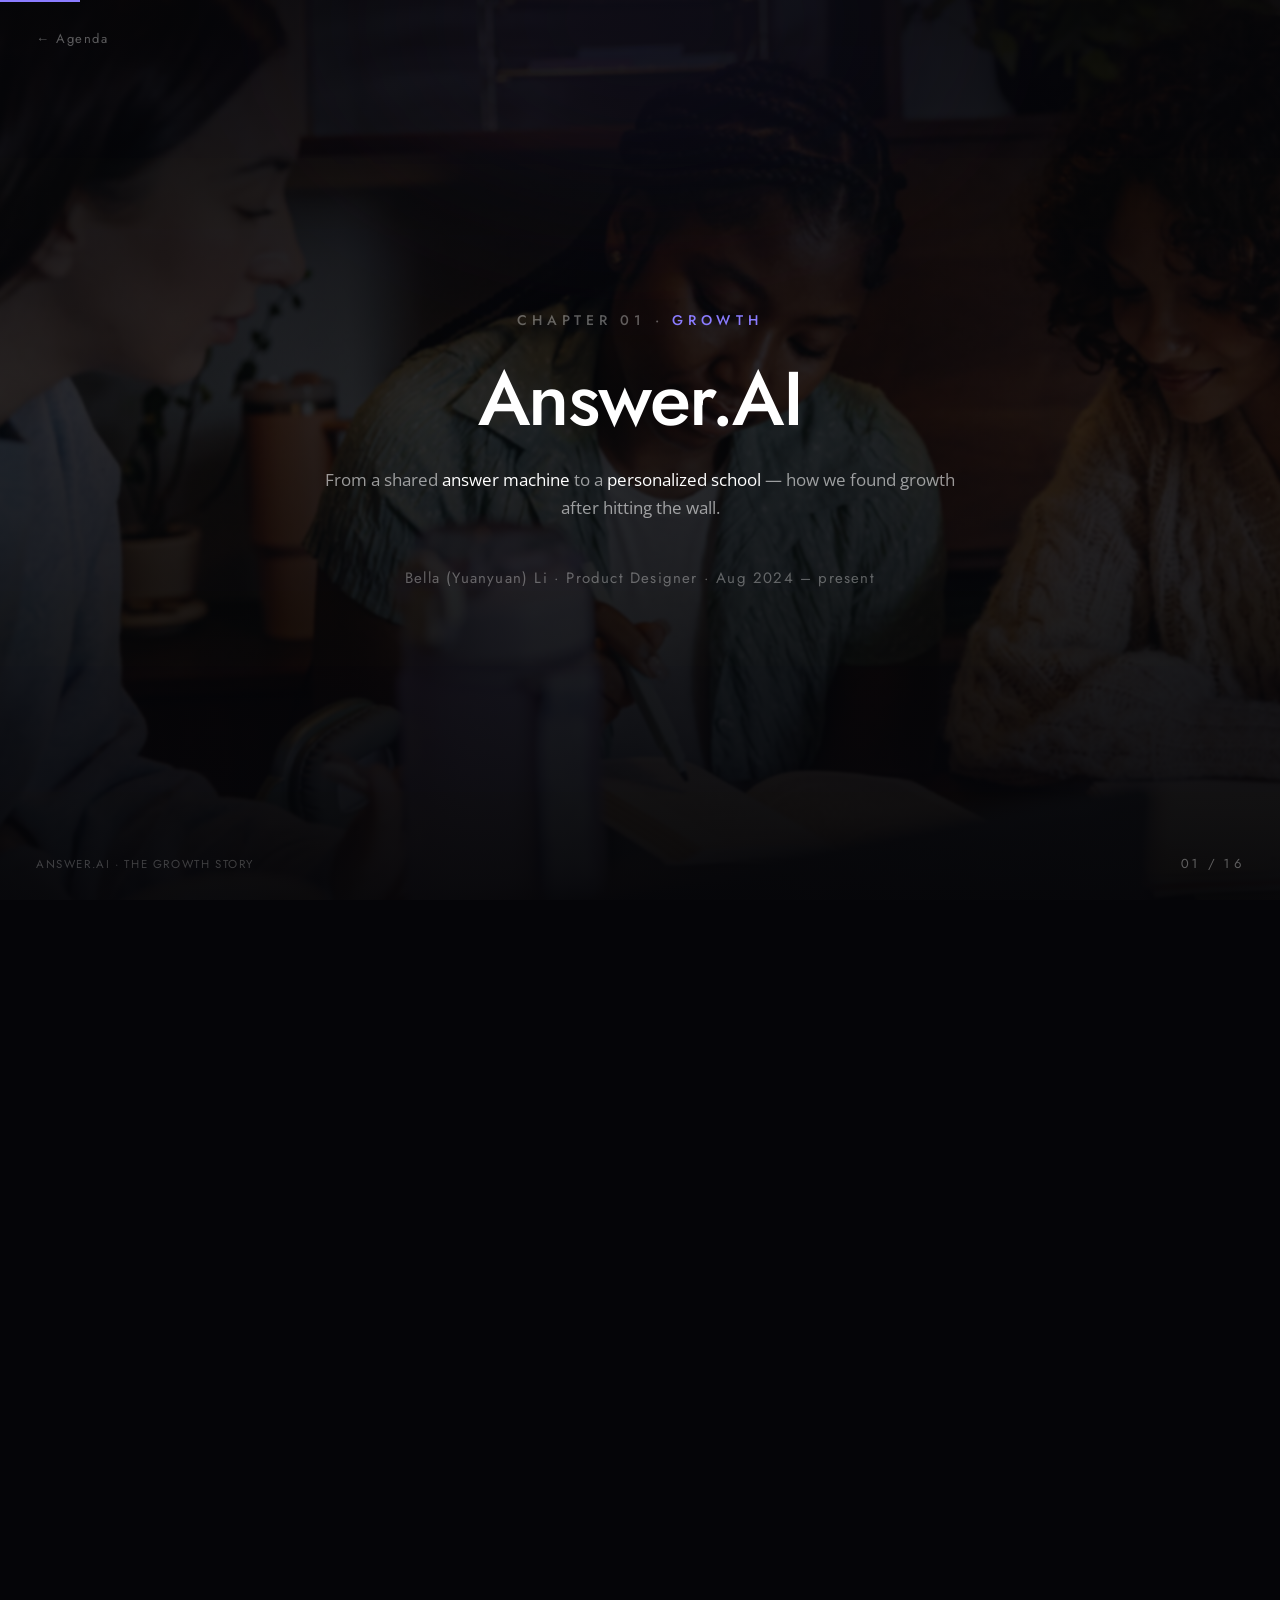
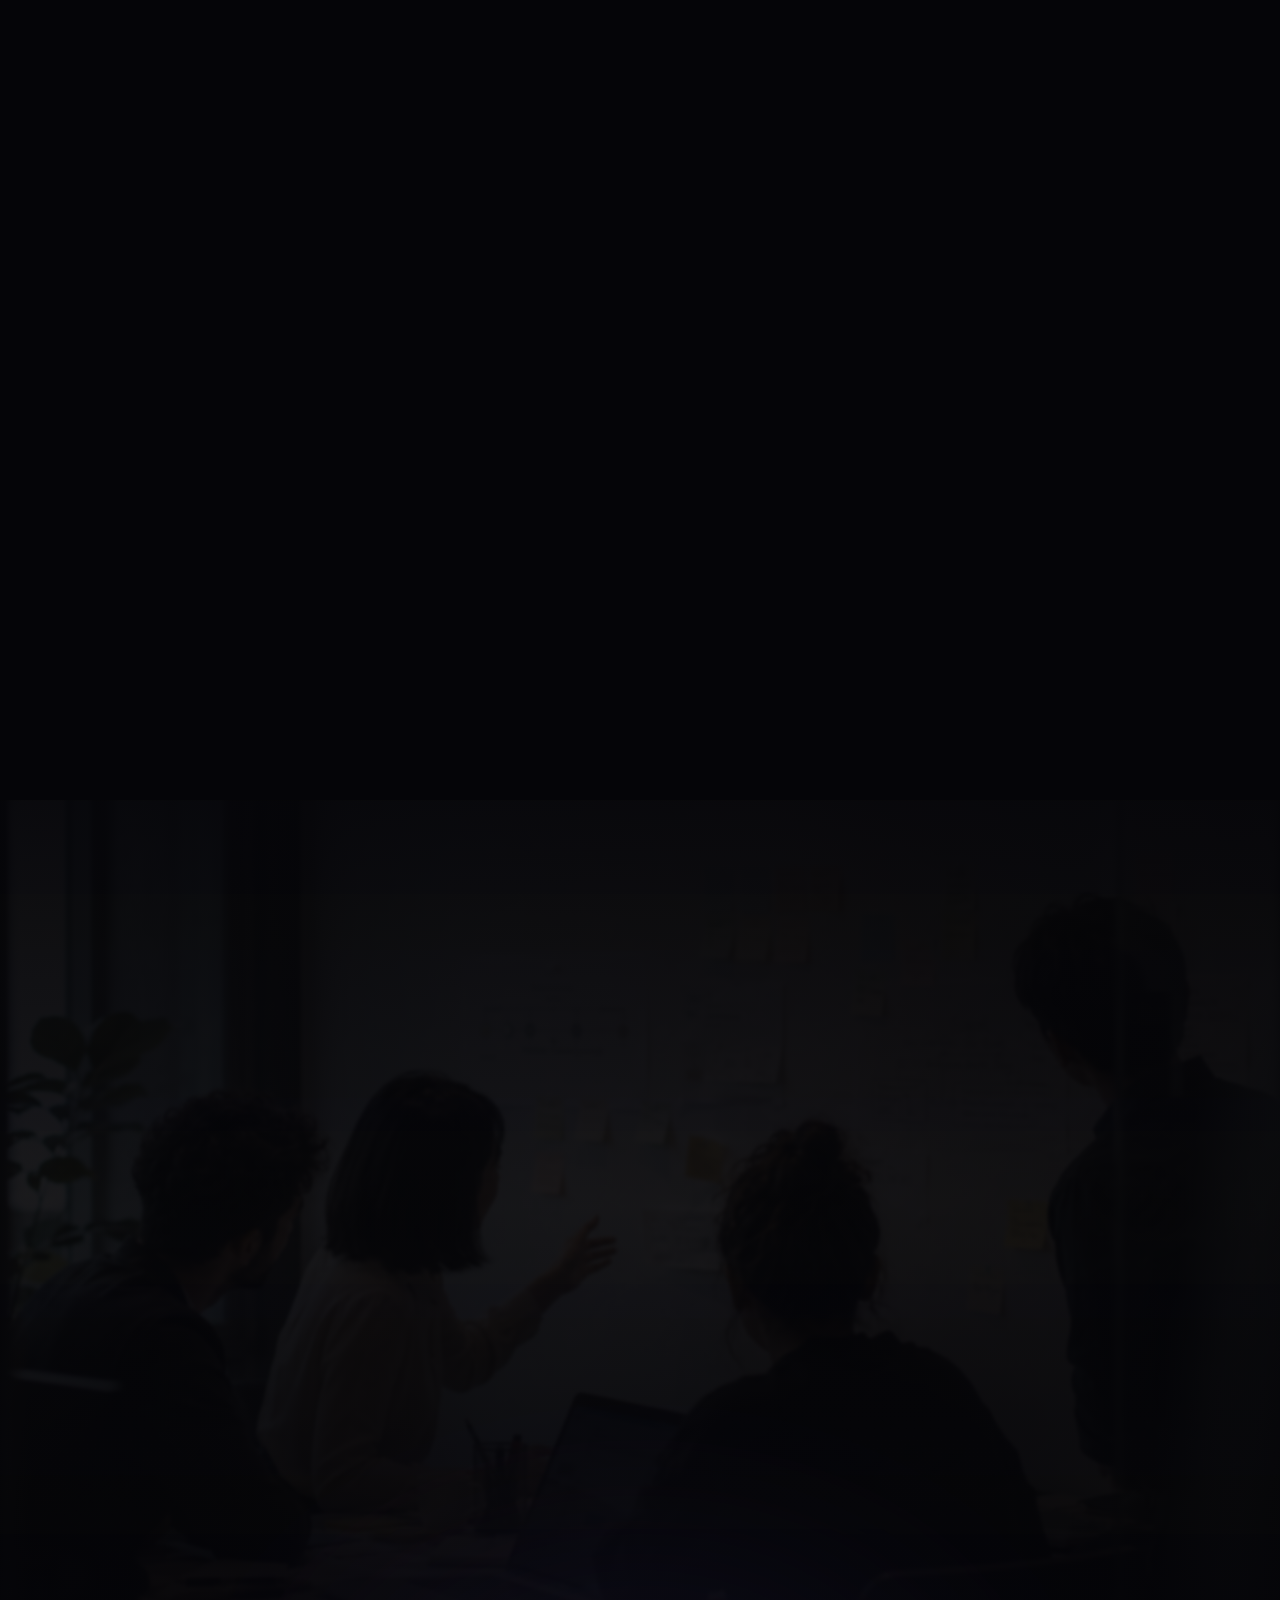
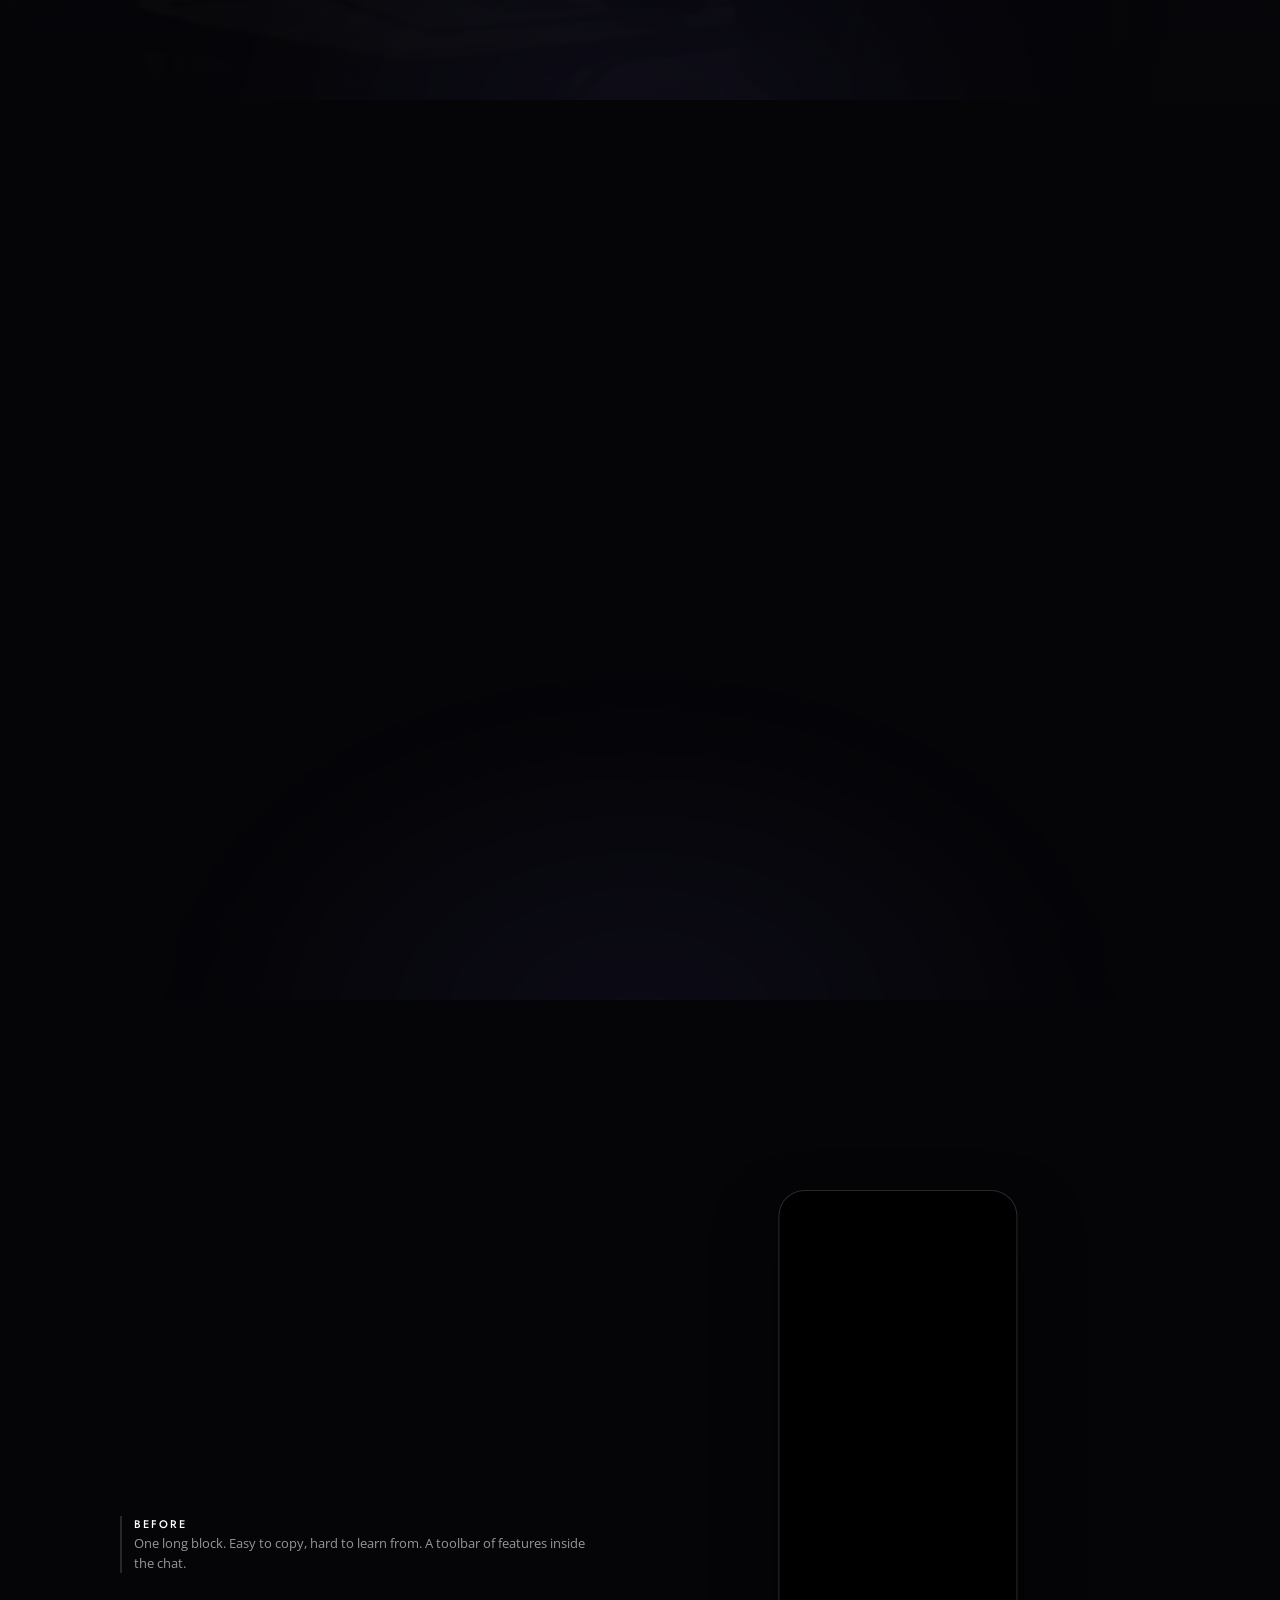
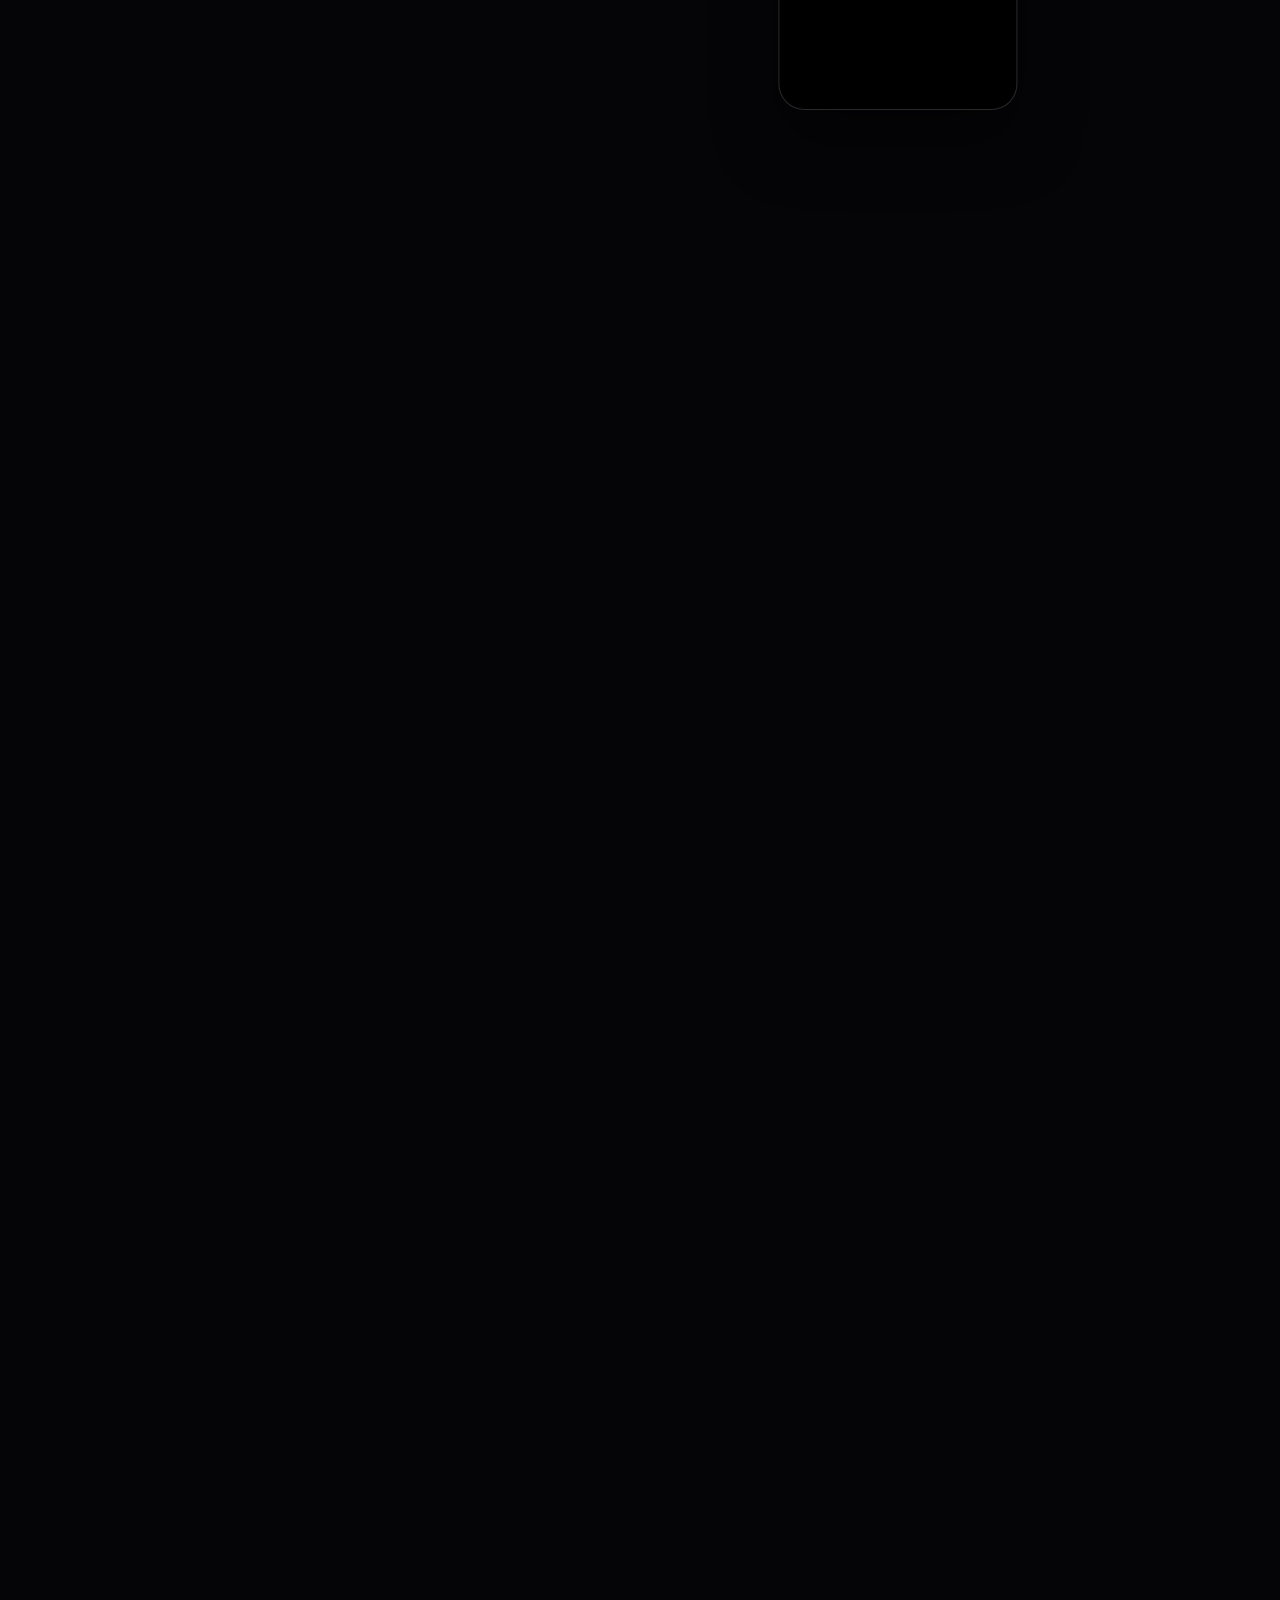
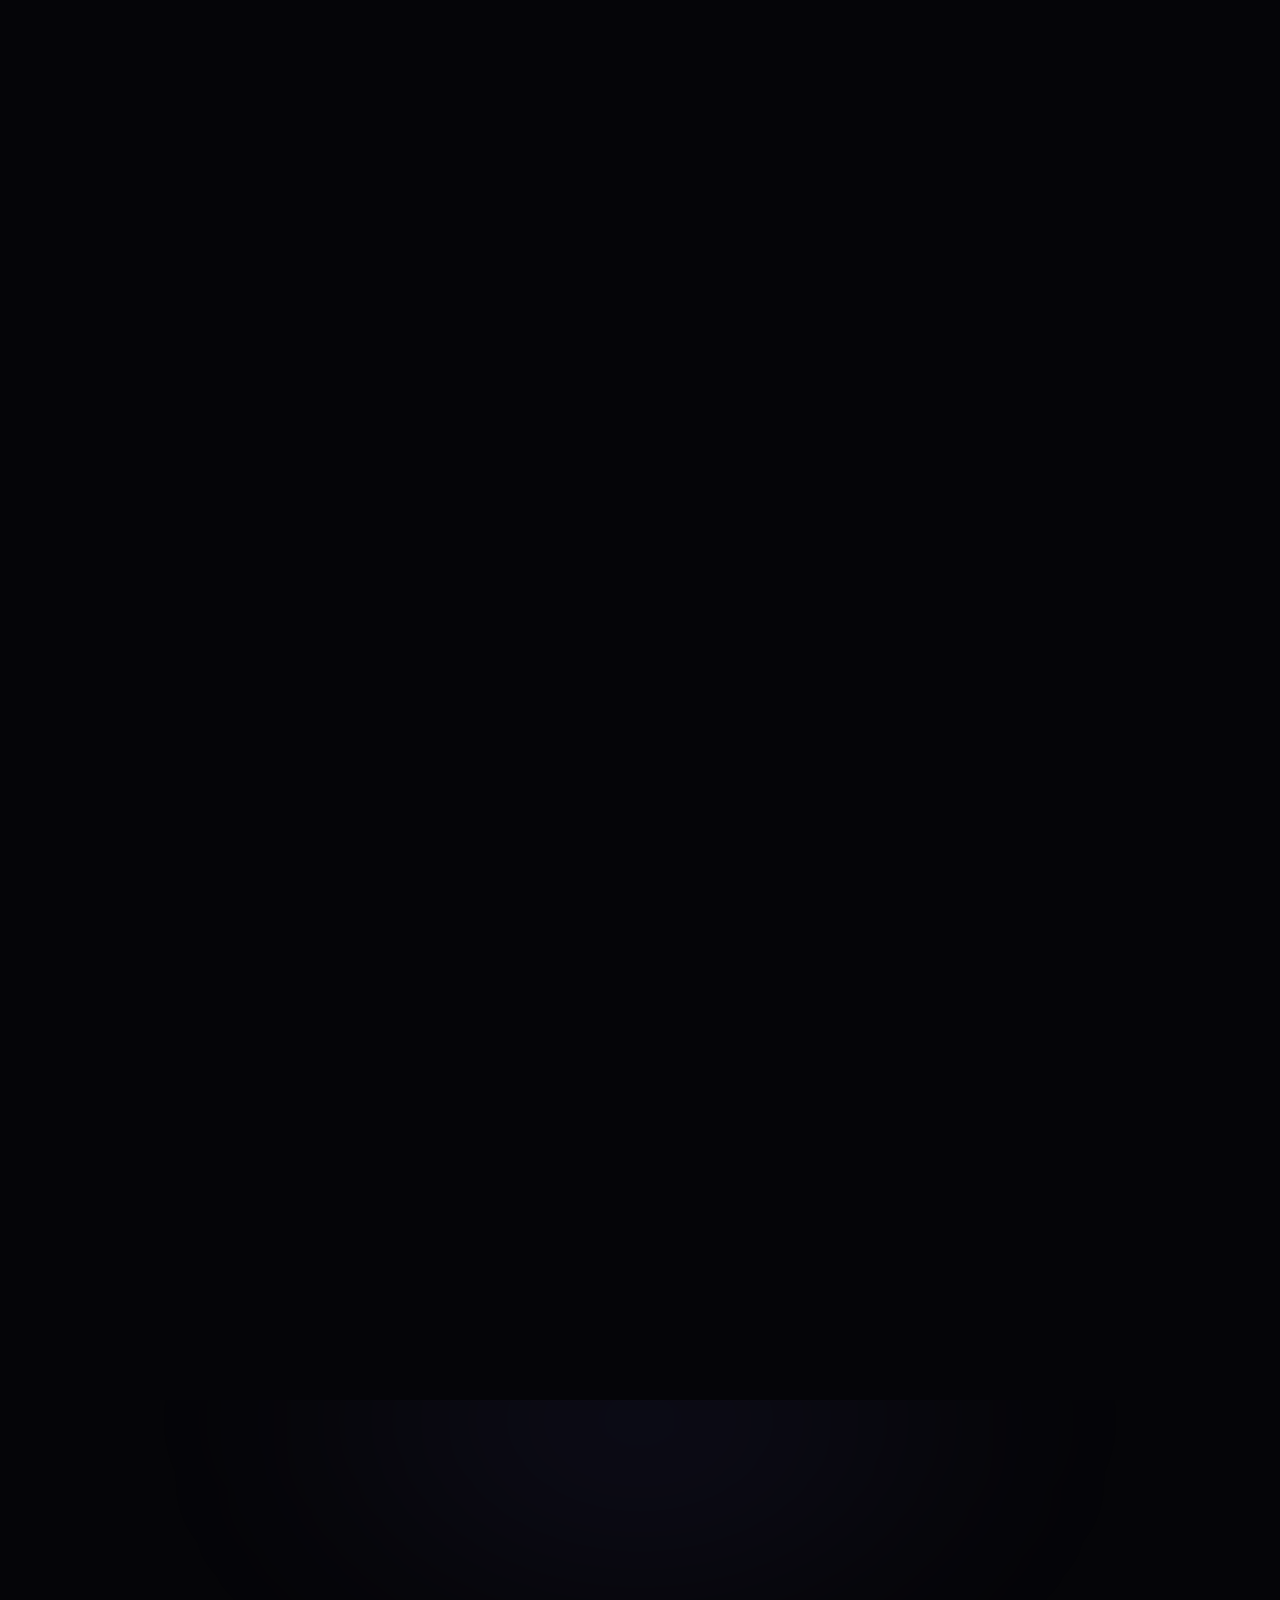
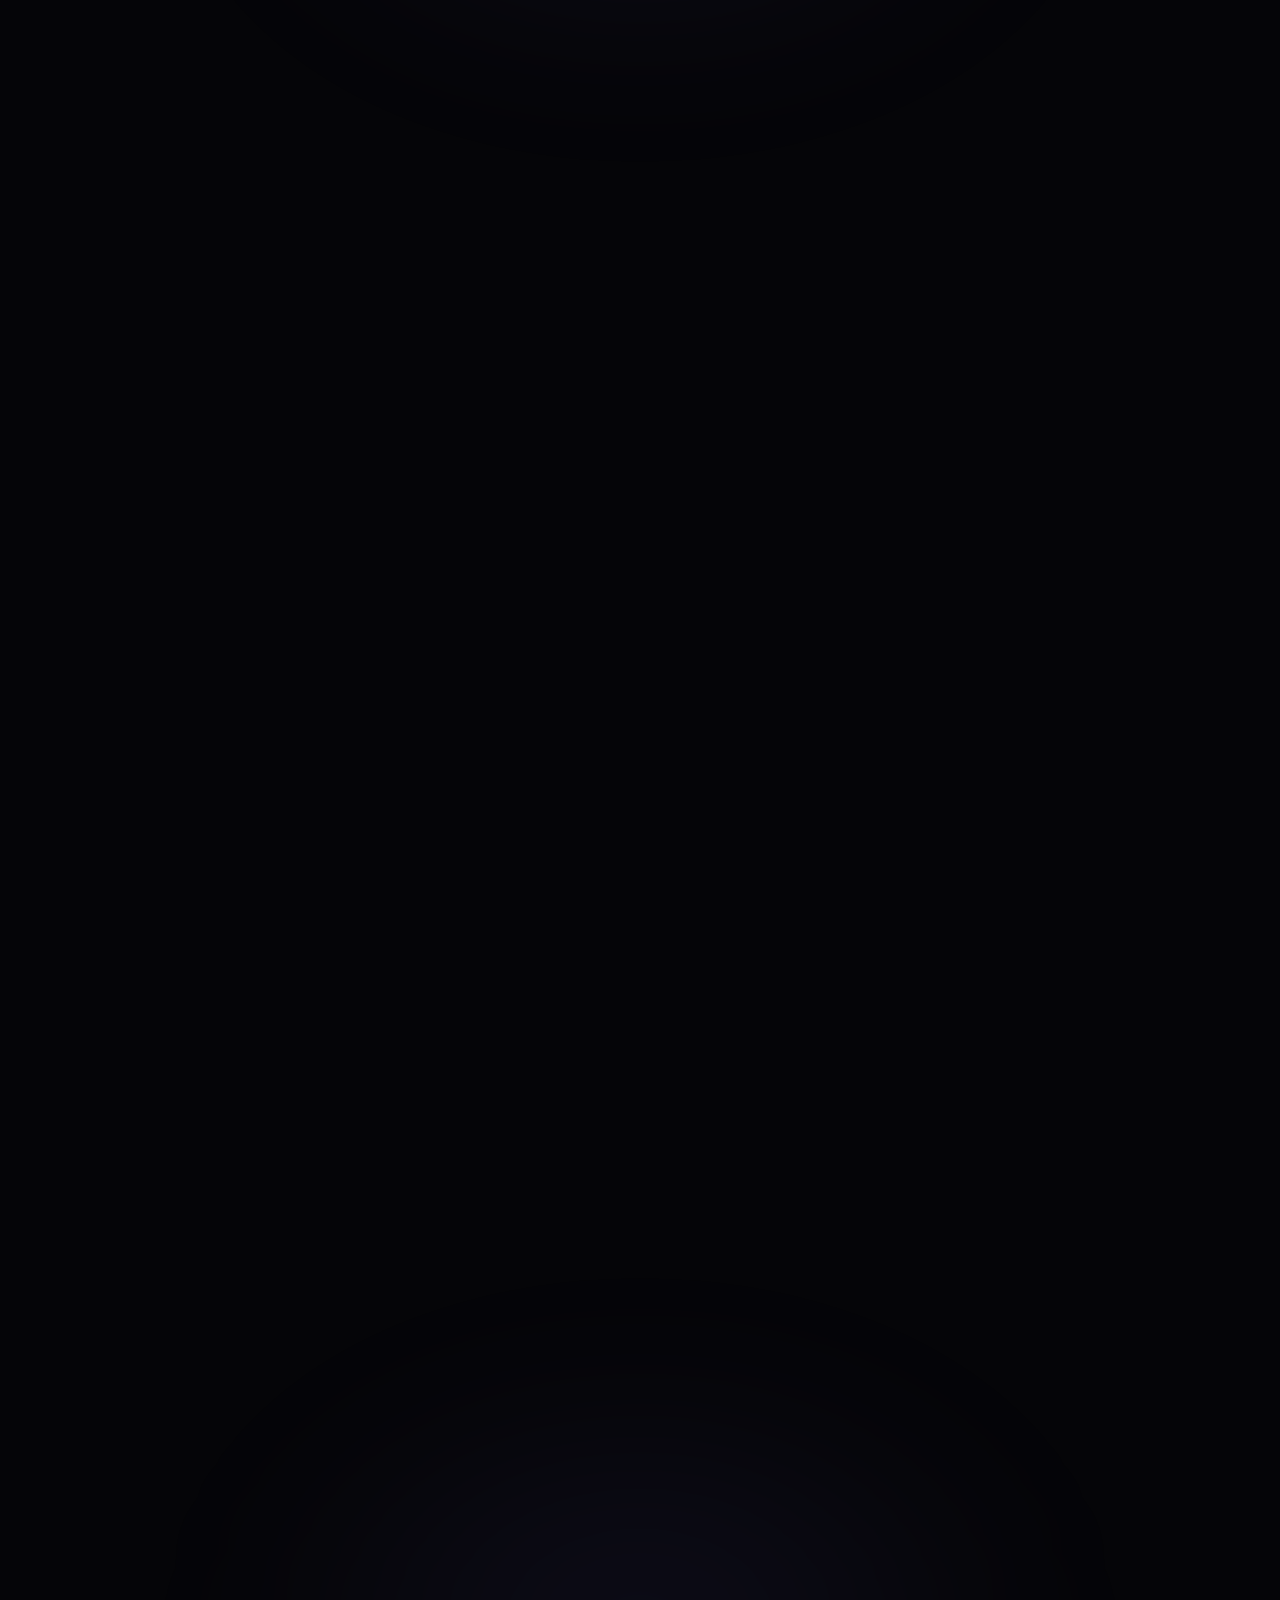
==== answer.html @ 2060f1e9 "Wanaka: confetti on results, closing page" ====
<!doctype html>
<html lang="en">
<head>
<meta charset="utf-8" />
<meta name="viewport" content="width=device-width, initial-scale=1" />
<meta name="robots" content="noindex, nofollow" />
<title>Answer.AI · The Growth Story</title>
<link rel="preconnect" href="https://fonts.googleapis.com" />
<link href="https://fonts.googleapis.com/css2?family=Jost:wght@400;500;600&family=Open+Sans:wght@400;600&display=swap" rel="stylesheet" />
<link rel="stylesheet" href="style.css?v=09041535" />
<style>
  /* strategy · isometric stack + four layers */
  .promise { display: grid; grid-template-columns: 0.9fr 1.1fr; gap: var(--split-gap,36px); align-items: center; margin-top: 18px; }
  .isoWrap { position: relative; width: 360px; height: 352px; margin: 0 auto; transform: scale(var(--iso-scale, 1.12)); transform-origin: center; }
  .isoWrap .pyr { position: absolute; inset: 0; width: 100%; height: 100%; opacity: 0; transition: opacity 1.2s ease .3s; }
  .slide.on .isoWrap .pyr { opacity: 1; }
  .tile { position: absolute; left: 50%; border-radius: 24px; overflow: hidden; background: rgba(10,12,18,.85); border: 1px solid rgba(255,255,255,.14);
    transform: translateX(-50%) translateY(52px) rotateX(58deg) rotateZ(45deg); opacity: 0;
    transition: transform .7s cubic-bezier(.2,.7,.2,1), opacity .7s ease, box-shadow .3s ease, border-color .3s ease; }
  .tile.t1 { background: radial-gradient(circle at 50% 50%, rgba(255,255,255,.10), rgba(10,12,18,.85) 72%); box-shadow: 0 0 70px rgba(255,255,255,.22); }
  .slide.on .tile { transform: translateX(-50%) translateY(0) rotateX(58deg) rotateZ(45deg); opacity: 1; }
  .slide.on .tile.t1 { transition-delay: .5s; } .slide.on .tile.t2 { transition-delay: .66s; }
  .slide.on .tile.t3 { transition-delay: .82s; } .slide.on .tile.t4 { transition-delay: .98s; }
  .promise:has(.prow2.l1:hover) .tile.t1 { border-color: var(--core); box-shadow: 0 0 60px rgba(138,133,255,.45); }
  .promise:has(.prow2.l2:hover) .tile.t2 { border-color: var(--stay); box-shadow: 0 0 40px rgba(105,226,255,.4); }
  .promise:has(.prow2.l3:hover) .tile.t3 { border-color: var(--reach); box-shadow: 0 0 40px rgba(75,255,201,.4); }
  .promise:has(.prow2.l4:hover) .tile.t4 { border-color: var(--personal); box-shadow: 0 0 40px rgba(255,206,33,.4); }
  .promise:has(.prow2:hover) .prow2:not(:hover) { opacity: .5; }
  .prow2 { transition: opacity .2s ease-out; cursor: default; }
  .promise { position: relative; }
  .plink { position: absolute; height: 1px; pointer-events: none; opacity: 0; transition: opacity .2s ease-out; background: linear-gradient(90deg, var(--lc, #8b7cff), rgba(255,255,255,.35)); transform-origin: left center; }
  .plink.on { opacity: 1; }
  .plink::before, .plink::after { content: ""; position: absolute; top: 50%; width: 6px; height: 6px; border-radius: 50%; transform: translateY(-50%); }
  .plink::before { left: -3px; background: var(--lc, #8b7cff); box-shadow: 0 0 8px var(--lc, #8b7cff); }
  .plink::after { right: -3px; background: rgba(255,255,255,.6); }
  .prow2 .desc, .prow2 em { opacity: 0; transition: opacity .25s ease-out; }
  .prow2:hover .desc, .prow2:hover em { opacity: 1; }
  .promise:has(.prow2.l1:hover) .tile:not(.t1), .promise:has(.prow2.l2:hover) .tile:not(.t2),
  .promise:has(.prow2.l3:hover) .tile:not(.t3), .promise:has(.prow2.l4:hover) .tile:not(.t4) { opacity: .35; }
  .promise:has(.prow2:hover) .prow2:not(:hover) { opacity: .5; }
  .plist2 { display: flex; flex-direction: column; gap: 22px; }
  .plist2 .prow2 { width: 100%; display: grid; grid-template-columns: 40px 1fr; gap: 12px; align-items: center; }
  .prow2 .n { font-family: var(--serif); font-size: 22px; letter-spacing: .04em; }
  .prow2 b { font-family: var(--serif); font-weight: 500; font-size: 17px; color: var(--ink); }
  .prow2 i { font-style: normal; color: var(--faint); margin: 0 8px; }
  .prow2 div { font-size: 13.5px; color: var(--dim); line-height: 1.45; }
  .prow2 em { display: block; font-style: italic; color: rgba(255,255,255,.5); font-size: 13px; margin-top: 2px; }
  .prow2.l1 .n { color: var(--core); } .prow2.l2 .n { color: var(--stay); } .prow2.l3 .n { color: var(--reach); } .prow2.l4 .n { color: var(--personal); }
  .pfoot { text-align: center; margin-top: 22px; font-size: 12.5px; color: var(--faint); font-family: var(--serif); letter-spacing: .04em; }
  .pfoot span { display: block; margin-top: 8px; font-size: 17px; color: var(--ink); letter-spacing: 0; }
  .layers { display: flex; flex-direction: column; align-items: center; gap: 10px; margin-top: 46px; }
  .layer {
    font-family: var(--serif);
    border: 1px solid var(--line);
    border-radius: 12px;
    padding: 14px 26px;
    display: flex;
    gap: 18px;
    align-items: baseline;
    background: var(--card);
  }
  .layer .n { font-size: 13px; letter-spacing: 0.2em; }
  .layer .t { font-size: 18px; font-weight: 500; }
  .layer .w { font-size: 13px; color: var(--dim); font-family: var(--body); }
  .l4 { width: 46%; } .l3 { width: 64%; } .l2 { width: 82%; } .l1 { width: 100%; }
  .l1 .n, .l1 .t { color: var(--core); }
  .l2 .n, .l2 .t { color: var(--stay); }
  .l3 .n, .l3 .t { color: var(--reach); }
  .l4 .n, .l4 .t { color: var(--personal); }

  .split { display: grid; grid-template-columns: var(--split-left, 0.9fr) 1.1fr; gap: var(--split-gap, 48px); align-items: center; }
  .split .media { height: var(--media-h, 440px); }
  .duo { display: grid; grid-template-columns: 1fr 1fr; gap: var(--img-gap, 18px); margin-top: 40px; }
  .duo .media { height: var(--media-h, 380px); }

  .opt { border-left: 2px solid var(--line); padding-left: 22px; }
  .opt.win { border-left-color: var(--accent); }
  .opt .lab { font-family: var(--serif); font-size: 13px; letter-spacing: 0.22em; color: var(--faint); text-transform: uppercase; }
  .opt h3 { font-family: var(--serif); font-size: 21px; font-weight: 500; margin: 8px 0 8px; }
  .opt p { font-size: 13.5px; color: var(--dim); }

  .todo {
    display: inline-block;
    font-family: var(--serif);
    font-size: 11px;
    letter-spacing: 0.2em;
    color: #ffce21;
    border: 1px solid rgba(255, 206, 33, 0.4);
    border-radius: 999px;
    padding: 4px 12px;
    margin-bottom: 18px;
    text-transform: uppercase;
  }

  /* title-slide background */
  .hero-bg img {
    opacity: var(--hero-op, 0.34);
    transform: scale(var(--hero-scale, 1.04));
    object-position: center var(--hero-posy, 34%);
    filter: blur(var(--hero-blur, 1px)) saturate(0.95);
  }
  .hero-bg::after {
    background:
      radial-gradient(62% 50% at 50% 47%,
        rgba(5,5,8,var(--scrim, 0.9)) 0%,
        rgba(5,5,8,calc(var(--scrim, 0.9) * 0.66)) 58%,
        rgba(5,5,8,calc(var(--scrim, 0.9) * 0.22)) 100%),
      linear-gradient(180deg, rgba(5,5,8,0.72) 0%, rgba(5,5,8,0.3) 40%, rgba(5,5,8,0.95) 100%);
  }

  /* users slide: photo matches the text column exactly */
  .userssplit { align-items: stretch; }
  .userssplit .media {
    position: relative;
    height: auto;
    min-height: var(--media-h, 210px);
    align-self: stretch;
  }
  .userssplit .media img {
    position: absolute; inset: 0;
    width: 100%; height: 100%;
    object-fit: cover;
    object-position: center var(--photo-y, 26%);
  }

  /* the user need chain */
  .chain { display: flex; align-items: stretch; flex-wrap: wrap; gap: 10px; margin-top: 34px; }
  .chain span {
    font-family: var(--serif); font-size: 16.5px; letter-spacing: .01em;
    display: flex; align-items: center;
    border: 1px solid var(--line); border-radius: 11px; padding: 13px 19px;
    color: var(--dim); background: rgba(255,255,255,0.02);
    transition: border-color .3s ease, color .3s ease, transform .3s ease;
  }
  .chain span:hover { color: var(--ink); border-color: rgba(255,255,255,.26); transform: translateY(-2px); }
  .chain span b { color: var(--ink); font-weight: 500; }
  .chain span.hi { color: #cfc4ff; border-color: rgba(139,124,255,.5); background: rgba(139,124,255,.12); }
  .chain i { color: rgba(255,255,255,0.3); font-style: normal; font-size: 17px; display: flex; align-items: center; }

  /* chart slides share one skeleton so the graph never moves between them */
  /* head + chart are centered as a block on both chart slides; the cards on the Turn slide hang below, so the chart never moves */
  .chartslide { display: grid; grid-template-rows: 186px 336px; position: relative; transform: translateY(calc(-1 * clamp(36px, 7vh, 80px))); }
  .chartslide .head { align-self: start; }
  .chartslide .chartwrap { align-self: start; }
  .chartslide .below { position: absolute; left: 0; right: 0; top: calc(186px + 336px + 16px); }
  @media (max-height: 860px) { .chartslide .below { transform: scale(.92); transform-origin: top center; } }
  .chartslide .below .cards { margin-top: 0; }
  .chartslide .below .card { padding: 12px 16px 13px; }
  .chartslide .below .card .tag { margin-bottom: 4px; }
  .chartslide .below .card h3 { font-size: 14px; margin: 0 0 3px; }
  .chartslide .below .card p { font-size: 12.5px; line-height: 1.4; }

  /* growth chart */
  .chart { width: 100%; height: var(--chart-h, 300px); display: block; margin-top: 20px; overflow: visible; }
  .chart .grid line { stroke: rgba(255,255,255,0.07); stroke-width: 1; }
  .chart .ax { fill: rgba(255,255,255,0.32); font-family: var(--serif); font-size: 12px; letter-spacing: .08em; }
  .chart .area { fill: url(#gArea); }
  .chart .area.faded { opacity: 0.35; }
  .chart .ln { fill: none; stroke: var(--accent); stroke-width: 2.5; stroke-linejoin: round; stroke-linecap: round; }
  .chart .ln.dim { stroke: rgba(139,124,255,0.35); }
  .chart .ln.warn { stroke: #ff8f6b; stroke-width: 3; }
  .chart .ln.proj { stroke: rgba(139,124,255,0.55); stroke-width: 2; stroke-dasharray: 7 6; }
  .chart .gap { fill: rgba(255,143,107,0.10); }
  .chart .note.proj { fill: rgba(179,168,255,0.75); }
  .chart .dot { fill: var(--accent); stroke: #050508; stroke-width: 2.5; }
  .chart .dot.warn { fill: #ff8f6b; }
  .chart .mark { stroke: rgba(255,255,255,0.22); stroke-width: 1; stroke-dasharray: 4 5; }
  .chart .note { fill: rgba(255,255,255,0.6); font-family: var(--serif); font-size: 12.5px; }
  .chart .note.hi { fill: #cfc4ff; }
  .chart .note.warn { fill: #ff8f6b; }
  .chartcap { font-size: 11px; color: rgba(255,255,255,0.28); margin-top: 6px; font-family: var(--serif); letter-spacing: .06em; }

  /* pipeline chips */
  .pipe { display: flex; align-items: center; flex-wrap: wrap; gap: 7px; margin-top: 22px; }
  .pipe span {
    font-family: var(--serif); font-size: 11.5px; letter-spacing: .04em;
    border: 1px solid var(--line); border-radius: 7px; padding: 5px 10px; color: var(--dim);
    background: rgba(255,255,255,0.02);
  }
  .pipe span.br { border-color: rgba(139,124,255,.4); color: #cfc4ff; background: rgba(139,124,255,.08); }
  .pipe i { color: rgba(255,255,255,0.28); font-style: normal; font-size: 12px; }


  /* ===== Core · before → after phones ===== */
  .corewrap { display: grid; grid-template-columns: 0.95fr 1.05fr; gap: var(--split-gap,40px); align-items: center; }
  .corelegend { margin-top: 22px; display: flex; flex-direction: column; gap: 10px; }
  .cl { font-size: 13px; color: var(--dim); line-height: 1.5; margin: 0; padding-left: 12px; border-left: 2px solid rgba(255,255,255,.14); }
  .cl b { display: block; font-family: var(--serif); font-weight: 500; font-size: 11px; letter-spacing: .18em; text-transform: uppercase; color: var(--ink); margin-bottom: 2px; }
  .cl.after { border-left-color: var(--core); }
  .cl.after b { color: #cfc4ff; }
  .cl.frag { transform: none; }
  .hstip { position: absolute; z-index: 5; width: 210px; padding: 10px 12px 11px; border-radius: 10px; background: rgba(12,12,18,.94); border: 1px solid rgba(139,124,255,.45); box-shadow: 0 12px 30px rgba(0,0,0,.5); font-size: 12px; color: var(--dim); line-height: 1.45; opacity: 0; transform: translate(-6px, -50%); transition: opacity .2s ease-out, transform .2s ease-out; pointer-events: none; text-align: left; }
  .hstip b { display: block; font-family: var(--serif); font-weight: 500; font-size: 13px; color: #cfc4ff; margin-bottom: 3px; }
  .hstip.on { opacity: 1; transform: translate(0, -50%); }
  .hstip::before { content: ""; position: absolute; left: -5px; top: 50%; width: 8px; height: 8px; transform: translateY(-50%) rotate(45deg); background: rgba(12,12,18,.94); border-left: 1px solid rgba(139,124,255,.45); border-bottom: 1px solid rgba(139,124,255,.45); }
  .hstip.left { transform: translate(6px, -50%); }
  .hstip.left.on { transform: translate(0, -50%); }
  .hstip.left::before { left: auto; right: -5px; transform: translateY(-50%) rotate(-135deg); }
  .corestage { position: relative; height: var(--media-h, 520px); }
  .corestage .ph { position: absolute; top: 50%; left: 50%; height: 100%; aspect-ratio: 1206 / 2622; border-radius: 26px; overflow: hidden; border: 1px solid rgba(255,255,255,.16); background: #000; box-shadow: 0 30px 60px rgba(0,0,0,.5), inset 0 0 0 4px #000; transform: translate(-50%, -50%); transition: transform .7s cubic-bezier(.22,1,.36,1), opacity .5s ease-out, filter .5s ease-out; }
  .corestage .ph video { position: absolute; inset: 4px; width: calc(100% - 8px); height: calc(100% - 8px); object-fit: cover; border-radius: 22px; }
  .corestage .phlab { position: absolute; left: 50%; bottom: -30px; transform: translateX(-50%); font-family: var(--serif); font-size: 11px; letter-spacing: .2em; text-transform: uppercase; color: var(--faint); white-space: nowrap; }
  .corestage .ph.after { opacity: 0; transform: translate(-50%, -50%) translateX(140px) scale(.9); pointer-events: none; }
  .corestage:has(.stagetrig.shown) .ph.before { transform: translate(-50%, -50%) translateX(-170px) scale(.72); filter: brightness(.55); }
  .corestage:has(.stagetrig.shown) .ph.after { opacity: 1; transform: translate(-50%, -50%) translateX(95px) scale(1); pointer-events: auto; }
  .corestage:has(.stagetrig.shown) .ph.after .phlab { color: #cfc4ff; }
  .hs { position: absolute; width: 18px; height: 18px; margin: -9px 0 0 -9px; border-radius: 50%; border: 0; padding: 0; cursor: pointer; background: rgba(139,124,255,.95); box-shadow: 0 0 0 4px rgba(139,124,255,.25), 0 0 16px rgba(139,124,255,.6); opacity: 0; transform: scale(.6); transition: opacity .3s ease-out, transform .3s ease-out, box-shadow .2s; }
  .hs::after { content: ""; position: absolute; inset: -10px; border-radius: 50%; border: 1px solid rgba(139,124,255,.6); animation: hsPulse 1.8s ease-out infinite; }
  @keyframes hsPulse { 0% { transform: scale(.6); opacity: .9; } 100% { transform: scale(1.5); opacity: 0; } }
  .corestage:has(.stagetrig.shown) .ph.after:hover .hs, .corestage:has(.stagetrig.shown) .ph.after .hs.on { opacity: 1; transform: scale(1); }
  .hs:hover, .hs.on { box-shadow: 0 0 0 6px rgba(139,124,255,.35), 0 0 24px rgba(139,124,255,.9); }
  /* ===== Stay · study-room "why" mode ===== */
  .trio .ph { position: relative; }
  .trio .ph img.alt { position: absolute; inset: 0; opacity: 0; transition: opacity .35s ease-out, transform .5s cubic-bezier(.22,1,.36,1); }
  .trio figure:hover .ph img.alt { opacity: 1; }
  .trio .roomfig { cursor: pointer; }
  .tapme { position: absolute; right: 10px; bottom: 10px; font-family: var(--serif); font-size: 11px; letter-spacing: .12em; text-transform: uppercase; color: var(--ink); background: rgba(0,0,0,.55); border: 1px solid rgba(255,255,255,.25); border-radius: 999px; padding: 5px 10px; backdrop-filter: blur(6px); transition: background .2s, border-color .2s; }
  .roomfig:hover .tapme { background: rgba(105,226,255,.18); border-color: var(--stay); }
  .roomwhy { display: none; grid-template-columns: 300px 1fr; gap: 36px; align-items: center; margin-top: 30px; }
  .staywrap.roommode .trio { display: none; }
  .staywrap.roommode .roomwhy { display: grid; animation: rwIn .45s cubic-bezier(.22,1,.36,1) both; }
  @keyframes rwIn { from { opacity: 0; transform: translateY(12px); } to { opacity: 1; transform: none; } }
  .rw-img { height: var(--tile-h, 380px); border-radius: 16px; overflow: hidden; }
  .rw-img img { width: 100%; height: 100%; object-fit: cover; object-position: center var(--photo-y,50%);
    -webkit-mask-image: linear-gradient(90deg, transparent 0, #000 12%, #000 88%, transparent 100%), linear-gradient(180deg, transparent 0, #000 12%, #000 88%, transparent 100%);
    mask-image: linear-gradient(90deg, transparent 0, #000 12%, #000 88%, transparent 100%), linear-gradient(180deg, transparent 0, #000 12%, #000 88%, transparent 100%);
    -webkit-mask-composite: source-in; mask-composite: intersect; }
  .rw-eyebrow { font-family: var(--serif); font-size: 11px; letter-spacing: .2em; text-transform: uppercase; color: var(--stay); margin-bottom: 8px; }
  .rw-text h3 { font-family: var(--serif); font-weight: 500; font-size: 24px; line-height: 1.2; margin: 0 0 10px; color: var(--ink); }
  .rw-text p { font-size: 14px; color: var(--dim); line-height: 1.55; margin: 0; max-width: 560px; }
  .rw-stats { display: grid; grid-template-columns: repeat(3, auto); gap: 26px; margin: 18px 0 14px; justify-content: start; }
  .rw-stats b { display: block; font-family: var(--serif); font-size: 28px; font-weight: 500; letter-spacing: -.02em; color: var(--ink); line-height: 1; }
  .rw-stats span { display: block; font-size: 11.5px; color: var(--dim); margin-top: 6px; max-width: 150px; line-height: 1.35; }
  .rw-note { font-size: 12.5px !important; color: rgba(255,255,255,.5) !important; font-style: italic; }
  .rw-back { margin-top: 16px; font: inherit; font-family: var(--serif); font-size: 12px; letter-spacing: .08em; color: var(--dim); background: transparent; border: 1px solid var(--line); border-radius: 999px; padding: 7px 14px; cursor: pointer; transition: color .2s, border-color .2s; }
  .rw-back:hover { color: var(--ink); border-color: rgba(255,255,255,.35); }
  /* ===== Reach · drag-to-compare + tutors ===== */
  .rtext { display: grid; }
  .rtext .rt { grid-area: 1 / 1; transition: opacity .4s ease-out, transform .4s ease-out; }
  .rtext .rt.after { opacity: 0; transform: translateY(8px); pointer-events: none; }
  .reachwrap:has(.stagetrig.shown) .rt.before { opacity: 0; transform: translateY(-8px); pointer-events: none; }
  .reachwrap:has(.stagetrig.shown) .rt.after { opacity: 1; transform: none; pointer-events: auto; }
  .reachgrid { display: grid; grid-template-columns: auto 1fr; gap: var(--split-gap, 36px); align-items: center; margin-top: 24px; }
  .cmp { position: relative; height: min(var(--media-h, 410px), calc(100vh - 460px)); aspect-ratio: 1600 / 885; max-width: 100%; border-radius: 16px; overflow: hidden; border: 1px solid var(--line); background: #000; cursor: ew-resize; user-select: none; touch-action: none; transition: transform .35s ease-out, box-shadow .35s ease-out, border-color .35s ease-out; }
  .slide.on .cmp.revealed { transform: scale(1.02); border-color: rgba(75,255,201,.55); box-shadow: 0 0 0 1px rgba(75,255,201,.25), 0 0 50px rgba(75,255,201,.28), 0 24px 60px rgba(0,0,0,.5); }
  .cmp-after, .cmp-before { position: absolute; inset: 0; }
  .cmp img, .cmp video { width: 100%; height: 100%; object-fit: cover; display: block; pointer-events: none; }
  .cmp-before { clip-path: inset(0 calc(100% - var(--x)) 0 0); }
  .cmp-bar { position: absolute; top: 0; bottom: 0; left: var(--x); width: 2px; margin-left: -1px; background: #fff; box-shadow: 0 0 12px rgba(0,0,0,.6); }
  .cmp-knob { position: absolute; top: 50%; left: 50%; transform: translate(-50%, -50%); width: 40px; height: 40px; border-radius: 50%; background: #fff; color: #111; font-family: var(--serif); font-size: 12px; letter-spacing: -.05em; display: flex; align-items: center; justify-content: center; box-shadow: 0 6px 20px rgba(0,0,0,.45); }
  .cmp-lab { position: absolute; top: 12px; font-family: var(--serif); font-size: 11.5px; letter-spacing: .06em; color: var(--ink); background: rgba(0,0,0,.55); border: 1px solid rgba(255,255,255,.2); border-radius: 999px; padding: 5px 12px; backdrop-filter: blur(6px); }
  .cmp-lab.l { left: 12px; } .cmp-lab.r { right: 12px; }
  .tutors { display: flex; flex-direction: column; gap: 10px; }
  .tutgif { width: auto; height: 84px; max-width: 100%; object-fit: contain; display: block; margin: 0 auto 2px; }
  .tut { padding: 10px 12px; border-radius: 14px; border: 1px solid var(--line); background: var(--card); cursor: default; transition: border-color .25s ease-out, opacity .25s ease-out, background .25s ease-out; }
  .tuthead { display: grid; grid-template-columns: 48px 1fr; gap: 12px; align-items: center; }
  .tuthead img { width: 48px; height: 48px; object-fit: contain; }
  .tut b { display: block; font-family: var(--serif); font-weight: 500; font-size: 15px; color: var(--ink); }
  .tut b i { font-style: normal; font-weight: 400; font-size: 11px; letter-spacing: .08em; color: var(--faint); }
  .tut span { font-size: 12px; color: var(--dim); line-height: 1.4; }
  .talk { display: grid; grid-template-rows: 0fr; transition: grid-template-rows .35s ease-out; }
  .talk > div { overflow: hidden; }
  .tut:hover .talk, .tut:focus .talk { grid-template-rows: 1fr; }
  .tut:hover, .tut:focus { border-color: rgba(75,255,201,.45); background: rgba(75,255,201,.05); outline: none; }
  .tut.frag:not(.shown) { pointer-events: none; }
  .tutors:hover .tut.shown:not(:hover) { opacity: .55; }
  .tklab { font-family: var(--serif); font-size: 10px; letter-spacing: .18em; text-transform: uppercase; color: var(--reach); margin: 10px 0 6px; }
  .tktags { display: flex; flex-wrap: wrap; gap: 5px; margin-bottom: 8px; }
  .tktags span { font-size: 10.5px; color: var(--ink); border: 1px solid rgba(255,255,255,.16); border-radius: 999px; padding: 3px 8px; }
  .bubble { font-size: 12px; color: var(--ink); line-height: 1.45; background: rgba(255,255,255,.06); border-radius: 12px 12px 12px 4px; padding: 8px 10px; }
  .bubble em { font-style: italic; }
  .tut.frag:nth-child(2) { transition-delay: .12s; } .tut.frag:nth-child(3) { transition-delay: .24s; }
  /* ===== Personal · portfolio layout ===== */
  .ptabs { position: relative; margin-top: 18px; }
  .ptabtrig { position: absolute; width: 0; height: 0; }
  .ptabs .tabs { justify-content: flex-start; }
  .ptabs .tab.t1 { color: var(--ink); border-color: rgba(255,206,33,.55); background: rgba(255,206,33,.10); }
  .ptabs:has(.ptabtrig.shown) .tab.t1 { color: var(--dim); border-color: var(--line); background: var(--card); }
  .ptabs:has(.ptabtrig.shown) .tab.t2 { color: var(--ink); border-color: rgba(255,206,33,.55); background: rgba(255,206,33,.10); }
  .ppanel { display: grid; grid-template-columns: minmax(300px, 1fr) auto; gap: var(--split-gap, 44px); align-items: center; margin-top: 22px; }
  .ppanel.p2 { display: none; }
  .ptabs:has(.ptabtrig.shown) .ppanel.p1 { display: none; }
  .ptabs:has(.ptabtrig.shown) .ppanel.p2 { display: grid; animation: rwIn .4s cubic-bezier(.22,1,.36,1) both; }
  .ptext { margin: 0; font-size: 14.5px; line-height: 1.6; color: var(--dim); max-width: 420px; }
  .ptext em { font-style: normal; color: var(--ink); }
  .psteps { display: flex; flex-direction: column; gap: 18px; max-width: 420px; }
  .pstep { position: relative; padding-left: 16px; border-left: 2px solid rgba(255,206,33,.45); }
  .pstep .pn { display: block; font-family: var(--serif); font-size: 10.5px; letter-spacing: .2em; text-transform: uppercase; color: var(--personal); margin-bottom: 4px; }
  .pstep b { display: block; font-family: var(--serif); font-weight: 500; font-size: 17px; color: var(--ink); margin-bottom: 6px; }
  .pstep p { margin: 0; font-size: 13.5px; line-height: 1.55; color: var(--dim); }
  .ptiles { display: grid; grid-template-columns: repeat(3, 1fr); gap: var(--img-gap, 22px); margin-top: 18px; }
  .ptiles.two { grid-template-columns: repeat(2, auto); justify-content: end; gap: var(--img-gap, 22px); margin-top: 0; }
  .ptiles.two .pt { height: min(var(--tile-h, 400px), calc(100vh - 420px)); aspect-ratio: 1212 / 1520; width: auto; }
  .ptiles.two figure { width: max-content; }
  .ptiles figure { margin: 0; }
  .pt { position: relative; height: var(--tile-h, 300px); border-radius: 16px; overflow: hidden; border: 1px solid var(--line); background: rgba(255,255,255,.03); transition: transform .35s ease-out, border-color .35s ease-out; }
  .ptiles figure:hover .pt { transform: translateY(-4px); border-color: rgba(255,206,33,.45); }
  .pt img, .pt video { position: absolute; inset: 0; width: 100%; height: 100%; object-fit: cover; }
  .pt .alt { opacity: 0; transition: opacity .35s ease-out; }
  .ptiles figure:hover .pt .alt { opacity: 1; }
  .ptiles figcaption { margin-top: 12px; font-family: var(--serif); font-size: 14px; color: var(--ink); }
  .ptiles figcaption span { display: block; font-size: 12px; color: var(--dim); margin-top: 3px; font-family: var(--body); }
  /* ===== Results → Grateful ===== */
  .gratbg { opacity: 0; transition: opacity .8s ease-out; }
  .gratbg img { width: 100%; height: 100%; object-fit: cover; object-position: center var(--hero-posy, 40%); opacity: var(--hero-op, .5); filter: blur(var(--hero-blur, 0px)) saturate(.8); transform: scale(var(--hero-scale, 1)); }
  .gratgif { position: absolute; right: 56px; bottom: 64px; width: min(300px, 22vw); z-index: 3; opacity: 0; transform: translateY(12px); transition: opacity .6s ease-out .3s, transform .6s ease-out .3s; pointer-events: none; }
  .slide:has(.grattrig.shown) .gratgif { opacity: 1; transform: none; }
  .gratbg::after { background: linear-gradient(180deg, rgba(5,5,8,var(--scrim, .8)) 0%, rgba(5,5,8,calc(var(--scrim, .8) * .75)) 45%, rgba(5,5,8,calc(var(--scrim, .8) * .6)) 100%); }
  .slide:has(.grattrig.shown) .gratbg { opacity: 1; }
  .confetti { position: absolute; left: 50%; top: -3%; width: min(62%, 820px); transform: translateX(-50%); pointer-events: none; z-index: 1; opacity: 0; transition: opacity .5s ease-out; }
  .slide.on .confetti.play { opacity: 1; }
  .slide:has(.grattrig.shown) .confetti { opacity: 0 !important; }
  .reswrap { display: grid; }
  .reswrap .res, .reswrap .grat { grid-area: 1 / 1; transition: opacity .5s ease-out, transform .5s ease-out; }
  .reswrap .grat { opacity: 0; transform: translateY(10px); pointer-events: none; }
  .reswrap:has(.grattrig.shown) .res { opacity: 0; transform: translateY(-10px); pointer-events: none; }
  .reswrap:has(.grattrig.shown) .grat { opacity: 1; transform: none; pointer-events: auto; }
  .resbody { position: relative; margin-top: 26px; }
  .rescmp { height: min(var(--media-h, 470px), calc(100vh - 400px)); margin: 0 auto; transform-origin: left center; transition: opacity .45s ease-out, transform .45s ease-out, box-shadow .35s ease-out, border-color .35s ease-out; }
  .resstats { position: absolute; right: 0; top: 50%; width: 380px; margin: 0; display: grid; grid-template-columns: 1fr 1fr; gap: 12px; opacity: 0; transform: translate(16px, -50%); pointer-events: none; transition: opacity .5s ease-out .35s, transform .5s ease-out .35s; }
  .resstats .stat { padding: 18px 18px 16px; }
  .resstats .num { font-size: 34px; }
  .resstats .lab { font-size: 12px; }
  .reswrap:has(.numtrig.shown) .rescmp { transform: translateX(var(--cmp-shift, -95px)) scale(.72) !important; }
  .reswrap:has(.numtrig.shown) .resstats { opacity: 1; transform: translate(0, -50%); pointer-events: auto; }
  .slide.on .reswrap .cmp.revealed { transform: scale(1.06); border-color: rgba(139,124,255,.6); box-shadow: 0 0 0 1px rgba(139,124,255,.3), 0 0 70px rgba(139,124,255,.35), 0 30px 70px rgba(0,0,0,.55); }
  .gratline { margin-top: 26px; font-family: var(--serif); font-size: 22px; color: var(--ink); }
  .gratline em { font-style: normal; color: #cfc4ff; }
  /* ===== fragments (within-slide builds) ===== */
  .frag { opacity: 0; transform: translateY(12px); transition: opacity .22s ease-out, transform .22s ease-out; }
  .frag.shown { opacity: 1; transform: none; }
  tbody.frag { transform: none; }
  @media print { .frag { opacity: 1 !important; transform: none !important; } }

  /* ===== page 1 · three paths ===== */
  .paths { display: grid; grid-template-columns: repeat(3, 1fr); gap: 14px; margin-top: 28px; }
  .path {
    position: relative; min-height: 362px; padding: 22px 22px 20px;
    background: var(--card); border: 1px solid var(--line); border-radius: 16px;
    transition: background .2s ease-out, border-color .2s ease-out, opacity .2s ease-out;
    outline: none; cursor: default;
  }
  .path { overflow: hidden; }
  .path .pbg {
    position: absolute; inset: 0; width: 100%; height: 100%; object-fit: cover;
    opacity: var(--pbg-op, .22); filter: saturate(.85);
    transform: scale(1.03); transition: opacity .25s ease-out, transform .5s ease-out;
    pointer-events: none;
  }
  .path::before {
    content: ""; position: absolute; inset: 0; pointer-events: none;
    background: linear-gradient(180deg, rgba(5,5,8,.78) 0%, rgba(5,5,8,.5) 45%, rgba(5,5,8,.85) 100%);
  }
  .path .ptop, .path .preveal { position: relative; z-index: 1; }
  .path .preveal { position: absolute; }
  .path:hover .pbg, .path.lock .pbg { opacity: var(--pbg-op-hover, .34); transform: scale(1.06); }
  .path .pno { font-family: var(--serif); font-size: 11.5px; letter-spacing: .22em; text-transform: uppercase; color: rgba(255,255,255,.5); }
  .path .pq { font-family: var(--serif); font-size: 18px; line-height: 1.32; color: var(--ink); margin: 12px 0 8px; }
  .path .pwho { font-size: 12px; color: rgba(255,255,255,.7); }
  .path .ptop { transition: transform .2s ease-out; }
  .ptags { display: flex; gap: 6px; margin-top: 14px; }
  .ptags span { font-family: var(--serif); font-size: 10.5px; letter-spacing: .08em; text-transform: uppercase; color: rgba(255,255,255,.75); border: 1px solid rgba(255,255,255,.18); border-radius: 6px; padding: 3px 8px; background: rgba(5,5,8,.35); }
  .preveal {
    position: absolute; left: 22px; right: 22px; bottom: 20px;
    opacity: 0; transform: translateY(8px); transition: opacity .2s ease-out, transform .2s ease-out;
    pointer-events: none;
  }
  .plab { font-family: var(--serif); font-size: 10.5px; letter-spacing: .22em; text-transform: uppercase; color: var(--faint); margin-bottom: 4px; }
  .pnum { font-family: var(--serif); font-size: 30px; font-weight: 500; letter-spacing: -.02em; color: #cfc4ff; line-height: 1.05; }
  .psrc { font-size: 11px; color: var(--dim); line-height: 1.4; margin-top: 4px; }
  .ptake { font-size: 11.5px; color: rgba(255,255,255,.82); margin-top: 9px; padding-top: 9px; border-top: 1px solid var(--line); }
  .path:hover, .path.lock { background: rgba(139,124,255,.07); border-color: rgba(139,124,255,.35); }
  .path:hover .ptop, .path.lock .ptop { transform: translateY(-12px); }
  .path:hover .preveal, .path.lock .preveal { opacity: 1; transform: none; }
  .paths:hover .path:not(:hover), .paths.haslock .path:not(.lock):not(:hover) { opacity: .45; }
  .paths.haslock .path.lock { opacity: 1; }
  .discstage { position: relative; }
  .stagetrig { position: absolute; width: 0; height: 0; }
  .dphoto { position: absolute; left: 0; right: 0; top: 0; bottom: 0; z-index: 3; overflow: hidden; transition: opacity .45s ease-out, transform .45s ease-out; }
  .dphoto img {
    width: 100%; height: 100%; object-fit: cover; object-position: center var(--photo-y,38%);
    opacity: var(--pbg-op, .82);
    -webkit-mask-image: linear-gradient(90deg, transparent 0, #000 10%, #000 90%, transparent 100%), linear-gradient(180deg, transparent 0, #000 14%, #000 86%, transparent 100%);
    mask-image: linear-gradient(90deg, transparent 0, #000 10%, #000 90%, transparent 100%), linear-gradient(180deg, transparent 0, #000 14%, #000 86%, transparent 100%);
    -webkit-mask-composite: source-in; mask-composite: intersect;
  }
  .dcap { position: absolute; left: 18px; bottom: 16px; font-family: var(--serif); font-size: 12px; letter-spacing: .14em; text-transform: uppercase; color: rgba(255,255,255,.85); padding: 6px 10px; border-radius: 999px; background: rgba(0,0,0,.45); backdrop-filter: blur(6px); }
  .discstage:has(.stagetrig.shown) .dphoto { opacity: 0; transform: scale(1.02); pointer-events: none; }
  .discstage .paths { transform: translateY(6px); }
  .discstage:not(:has(.stagetrig.shown)) .paths { opacity: 0; }
  .discstage .paths { transition: opacity .45s ease-out .15s, transform .45s ease-out .15s; }
  .discstage:has(.stagetrig.shown) .paths { transform: none; }
  .pathsfoot { margin-top: 22px; font-family: var(--serif); font-size: 15px; color: var(--dim); letter-spacing: .02em; }

  /* ===== page 2 · two lenses ===== */
  .lens { position: relative; margin-top: 22px; }
  .tabtrigger { position: absolute; width: 0; height: 0; }
  .tabs { display: flex; justify-content: flex-start; gap: 8px; }
  .tab {
    font-family: var(--serif); font-size: 13px; letter-spacing: .06em; color: var(--dim);
    background: var(--card); border: 1px solid var(--line); border-radius: 999px; padding: 9px 20px;
    cursor: pointer; transition: all .2s ease-out;
  }
  .tab span { color: var(--faint); margin-right: 8px; letter-spacing: .18em; font-size: 11px; }
  .tab.on, .lens:not(:has(.tabtrigger.shown)) .tab.t1, .lens:has(.tabtrigger.shown) .tab.t2 {
    color: var(--ink); border-color: rgba(139,124,255,.55); background: rgba(139,124,255,.12);
  }
  .lens:has(.tabtrigger.shown) .tab.t1 { color: var(--dim); border-color: var(--line); background: var(--card); }
  .panel { max-width: 760px; margin: 22px 0 0; min-height: 300px; }
  .panel.p2 { display: none; }
  .lens:has(.tabtrigger.shown) .panel.p1 { display: none; }
  .lens:has(.tabtrigger.shown) .panel.p2 { display: block; }
  .pq2 { text-align: left; font-size: 13.5px; color: var(--dim); margin-bottom: 18px; }

  /* matrix with short verdicts + column icons */
  .panel.p1 { max-width: 860px; }
  .fitmatrix { width: 100%; border-collapse: collapse; table-layout: fixed; }
  .fitmatrix th, .fitmatrix td { padding: 11px 12px; border-top: 1px solid var(--line); text-align: left; vertical-align: middle; }
  .fitmatrix thead th { border-top: 0; padding-top: 0; padding-bottom: 10px; }
  .fitmatrix thead th:first-child { width: 28%; }
  .fitmatrix th:first-child { padding-left: 0; }
  .colhead { display: inline-flex; align-items: center; gap: 8px; font-family: var(--serif); font-size: 11px; letter-spacing: .2em; text-transform: uppercase; color: rgba(255,255,255,.62); font-weight: 500; }
  .colhead svg { width: 20px; height: 20px; flex: none; stroke: currentColor; fill: none; stroke-width: 1.6; stroke-linecap: round; stroke-linejoin: round; opacity: .85; }
  .fitmatrix thead th.dl .colhead { color: #cfc4ff; }
  .fitmatrix thead th.dl .colhead svg { opacity: 1; filter: drop-shadow(0 0 6px rgba(139,124,255,.5)); }
  .fitmatrix tbody th { font-family: var(--serif); font-weight: 500; font-size: 14px; color: var(--ink); }
  .fitmatrix tbody tr { transition: opacity .2s ease-out, background .2s ease-out; }
  .fitmatrix tbody:hover tr:not(:hover) { opacity: .4; }
  .fitmatrix tbody tr:hover { background: rgba(255,255,255,.035); }
  .cell {
    display: inline-block; font-size: 13px; line-height: 1.35;
    transform: translateY(6px); opacity: 0; transition: transform .35s cubic-bezier(.22,1,.36,1), opacity .35s ease-out;
  }
  .slide.on .cell { transform: none; opacity: 1; }
  .slide.on tr:nth-child(1) .cell { transition-delay: .25s; } .slide.on tr:nth-child(2) .cell { transition-delay: .4s; }
  .slide.on tr:nth-child(3) .cell { transition-delay: .55s; } .slide.on tr:nth-child(4) .cell { transition-delay: .7s; }
  .cell.low { color: rgba(255,255,255,.58); }
  .cell.half { color: rgba(255,255,255,.82); }
  .cell.full { color: #cfc4ff; font-weight: 600; }
  .legend { display: flex; justify-content: center; gap: 20px; margin-top: 16px; font-size: 11.5px; color: var(--dim); font-family: var(--serif); letter-spacing: .04em; align-items: center; }
  .legend .ill { color: var(--faint); margin-left: 8px; }

  /* small probes · text left, phone right */
  .panel.p2 { max-width: 900px; }
  .probes { position: relative; display: grid; grid-template-columns: 1fr 240px; gap: var(--split-gap,64px); align-items: start; }
  .pleft { display: flex; flex-direction: column; }
  .pleft .pq2 { margin-bottom: 16px; }
  .plist { display: flex; flex-direction: column; gap: 8px; }
  .pitem {
    text-align: left; width: 100%; border-radius: 12px; border: 1px solid var(--line); background: var(--card);
    padding: 12px 14px; cursor: pointer; color: inherit; font: inherit;
    transition: border-color .2s ease-out, background .2s ease-out, opacity .2s ease-out, transform .25s ease-out;
    transform: translateX(-8px); opacity: 0;
  }
  .lens:has(.tabtrigger.shown) .pitem { transform: none; opacity: 1; }
  .lens:has(.tabtrigger.shown) .pitem:nth-child(2) { transition-delay: .1s; }
  .lens:has(.tabtrigger.shown) .pitem:nth-child(3) { transition-delay: .2s; }
  .pitem.on { border-color: rgba(255,255,255,.22); background: rgba(255,255,255,.05); }
  .pitem.dl.on { border-color: rgba(139,124,255,.55); background: rgba(139,124,255,.08); }
  .plist:has(.pitem.on) .pitem:not(.on) { opacity: .55; }
  .pdir { font-family: var(--serif); font-size: 10.5px; letter-spacing: .2em; text-transform: uppercase; color: rgba(255,255,255,.5); }
  .pitem.dl .pdir { color: #cfc4ff; }
  .pttl { font-family: var(--serif); font-size: 15.5px; font-weight: 500; color: var(--ink); line-height: 1.2; margin-top: 4px; }
  .pmore { display: grid; grid-template-rows: 0fr; transition: grid-template-rows .3s ease-out; }
  .pmore > div { overflow: hidden; }
  .pitem.on .pmore { grid-template-rows: 1fr; }
  .pship { font-size: 12.5px; color: var(--dim); line-height: 1.45; margin: 6px 0 0; }
  .prow { display: flex; align-items: baseline; gap: 6px; margin-top: 9px; flex-wrap: wrap; }
  .prow b { font-family: var(--serif); font-size: 22px; font-weight: 500; letter-spacing: -.02em; color: var(--ink); line-height: 1; }
  .prow span { font-size: 11.5px; color: var(--dim); margin-right: 14px; }
  .pitem.dl .prow b { color: #cfc4ff; }
  .pread { font-family: var(--serif); font-size: 13px; color: var(--ink); line-height: 1.35; margin: 8px 0 2px; }
  .pitem.dl .pread { color: #cfc4ff; }
  .lens:has(.tabtrigger.shown) .lensnote { display: none; }
  /* connector from the active item to the phone */
  .link { position: absolute; height: 1px; background: linear-gradient(90deg, rgba(255,255,255,.35), rgba(139,124,255,.7)); pointer-events: none; transition: top .3s ease-out, opacity .2s ease-out; opacity: 0; }
  .lens:has(.tabtrigger.shown) .link { opacity: 1; }
  .link::before, .link::after { content: ""; position: absolute; top: 50%; width: 6px; height: 6px; border-radius: 50%; transform: translateY(-50%); }
  .link::before { left: -3px; background: rgba(255,255,255,.55); }
  .link::after { right: -3px; background: #8b7cff; box-shadow: 0 0 8px rgba(139,124,255,.7); }
  /* phone */
  .phone { position: relative; margin-top: -61px; aspect-ratio: 1206 / 2622; height: var(--phone-h,460px); max-width: 100%; border-radius: 30px; border: 1px solid rgba(255,255,255,.16); background: #0b0b12; overflow: hidden; box-shadow: 0 30px 60px rgba(0,0,0,.5), inset 0 0 0 5px #000; justify-self: end; }
  .phone::before { content: ""; position: absolute; top: 12px; left: 50%; width: 70px; height: 20px; transform: translateX(-50%); border-radius: 12px; background: #000; z-index: 3; }
  .scr { position: absolute; inset: 5px; border-radius: 26px; overflow: hidden; opacity: 0; transition: opacity .3s ease-out; display: flex; align-items: center; justify-content: center; font-size: 11px; color: var(--faint); letter-spacing: .06em; text-align: center; padding: 20px; background: rgba(255,255,255,.02); }
  .scr.on { opacity: 1; }
  .scr img, .scr video { position: absolute; inset: 0; width: 100%; height: 100%; object-fit: cover; object-position: center var(--probe-y,0%); background: #000; }

  .lensnote { max-width: 760px; margin: 16px 0 0; font-size: 12.5px; color: var(--dim); min-height: 40px; line-height: 1.5; border-left: 2px solid rgba(139,124,255,.5); padding-left: 10px; }

  /* ===== page 3 · the decision ===== */
  .fbig { font-family: var(--serif); font-size: 24px; font-weight: 500; letter-spacing: -.01em; line-height: 1.35; color: var(--ink); }
  .fbig span { color: #cfc4ff; font-weight: 500; }
  .dec-bg img { opacity: var(--hero-op, 0.16); object-position: center var(--hero-posy, 45%); filter: blur(var(--hero-blur, 1.5px)) saturate(0.8); transform: scale(var(--hero-scale, 1.04)); }
  .dec-bg::after { background:
      radial-gradient(60% 55% at 42% 50%, rgba(5,5,8,var(--scrim, 0.86)) 0%, rgba(5,5,8,calc(var(--scrim, 0.86) * 0.7)) 60%, rgba(5,5,8,calc(var(--scrim, 0.86) * 0.3)) 100%),
      linear-gradient(180deg, rgba(5,5,8,0.8) 0%, rgba(5,5,8,0.35) 45%, rgba(5,5,8,0.95) 100%); }
  .whys3 { display: grid; grid-template-columns: 1fr 1fr 1fr; gap: var(--cards-gap,12px); margin-top: 34px; max-width: 980px; }
  .why { border: 1px solid var(--line); border-radius: 12px; padding: 12px 14px; font-size: 12.5px; color: var(--dim); line-height: 1.45; background: var(--card); transition: opacity .4s ease-out, transform .4s ease-out; }
  .why b { display: block; font-family: var(--serif); font-weight: 500; font-size: 11.5px; letter-spacing: .18em; text-transform: uppercase; color: #cfc4ff; margin-bottom: 4px; }
  .why.frag:not(.shown) { opacity: 0; transform: translateY(8px); }
  .whys3 .why:nth-child(2) { transition-delay: .1s; } .whys3 .why:nth-child(3) { transition-delay: .2s; }
  .fsmall { font-size: 13px; color: var(--dim); max-width: 820px; line-height: 1.5; }

  /* full-bleed media slide */
  .bleed { position: absolute; inset: 0; z-index: 0; }
  .bleed img, .bleed video { width: 100%; height: 100%; object-fit: cover; }
  .bleed::after {
    content: ""; position: absolute; inset: 0;
    background: linear-gradient(180deg, rgba(5,5,8,0.86) 0%, rgba(5,5,8,0.45) 45%, rgba(5,5,8,0.92) 100%);
  }
  .over { position: relative; z-index: 2; }

  .flow { display: grid; grid-template-columns: 1fr auto 1fr; gap: var(--img-gap, 10px); align-items: center; }
  .flow figure { margin: 0; text-align: center; }
  .flow .ph {
    height: var(--phone-h, 400px); display: flex; align-items: center; justify-content: center;
  }
  .flow .ph img {
    height: 100%; width: auto; object-fit: contain;
    border-radius: 18px; border: 1px solid rgba(255,255,255,0.14);
    box-shadow: 0 24px 60px rgba(0,0,0,0.55);
  }
  .flow figcaption {
    margin-top: 12px; font-family: var(--serif); font-size: 12.5px; line-height: 1.4;
  }
  .flow .step {
    display: inline-block; font-size: 11px; letter-spacing: 0.2em;
    color: var(--faint); text-transform: uppercase; margin-bottom: 4px;
  }
  .flow .arrow {
    font-family: var(--serif); font-size: 22px; color: var(--accent);
    padding-bottom: 40px;
  }

  .trio { display: grid; grid-template-columns: repeat(3, 1fr); gap: var(--img-gap, 22px); margin-top: 40px; }
  .trio figure { margin: 0; }
  .trio .ph { height: var(--tile-h, 300px); border-radius: 16px; overflow: hidden; background: rgba(255,255,255,0.03); border: 1px solid var(--line); }
  .trio .ph img { width: 100%; height: 100%; object-fit: cover; }
  .trio figcaption { margin-top: 12px; font-family: var(--serif); font-size: 14px; }
  .trio .sub { font-size: 12px; color: var(--dim); margin-top: 3px; }

  .ipset { display: grid; grid-template-columns: repeat(3, 1fr); gap: var(--img-gap, 20px); margin-top: 36px; }
  .ipcard { background: var(--card); border: 1px solid var(--line); border-radius: 16px; padding: 22px; text-align: center; }
  .ipcard img { height: 92px; width: auto; }
  .ipcard h3 { font-family: var(--serif); font-size: 18px; font-weight: 500; margin: 14px 0 6px; }
  .ipcard p { font-size: 12.5px; color: var(--dim); }
</style>
</head>
<body>
  <div class="bar"></div>
  <div class="chrome tl"><a href="index.html">← Agenda</a></div>
  <div class="chrome bl">Answer.AI · The growth story</div>
  <div class="chrome br">01 / 16</div>
  <nav class="rail" aria-label="Sections">
    <a data-from="0" data-to="2">Context</a>
    <a data-from="3" data-to="5">Turning point</a>
    <a data-from="6" data-to="8">Decision</a>
    <a data-from="9" data-to="9">Strategy</a>
    <span class="gap"></span>
    <a data-from="10" data-to="10">01 Core</a>
    <a data-from="11" data-to="11">02 Stay</a>
    <a data-from="12" data-to="12">03 Reach</a>
    <a data-from="13" data-to="13">04 Personal</a>
    <span class="gap"></span>
    <a data-from="14" data-to="14">Results</a>
    <a data-from="15" data-to="15">Closing</a>
  </nav>

  <div class="deck">

    <!-- 1 · Title -->
    <section class="slide">
      <div class="bleed hero-bg"><img src="assets/answer-hero-bg.jpg" alt="" /></div>
      <div class="glow purple tc"></div>
      <div class="slide-inner" style="text-align:center">
        <div class="eyebrow rv">Chapter 01 · <b>Growth</b></div>
        <h1 class="rv">Answer.AI</h1>
        <p class="lede rv" style="margin:26px auto 0">
          From a shared <em>answer machine</em> to a <em>personalized school</em> —
          how we found growth after hitting the wall.
        </p>
        <p class="kicker rv" style="margin-top:44px">Bella (Yuanyuan) Li · Product Designer · Aug 2024 – present</p>
      </div>
    </section>

    <!-- 2 · What is Answer.AI -->
    <section class="slide">
      <div class="slide-inner split">
        <div>
          <div class="eyebrow rv">The product</div>
          <h2 class="rv">Scan any problem,<br />learn from the answer.</h2>
          <p class="lede rv">
            Answer.AI is an AI learning app: students photograph a homework
            problem and get an instant, step-by-step solution — then tutors,
            flashcards and study tools around it.
          </p>
          <p class="lede rv" style="margin-top:18px">
            7 million students. I led the app's <em>full redesign, from
            direction to ship</em>.
          </p>
        </div>
        <div class="flow rv d3">
          <figure>
            <div class="ph"><img src="assets/flow-scan.jpg" alt="Scanning a question" /></div>
            <figcaption><span class="step">Step 01</span><br />Scan the question</figcaption>
          </figure>
          <div class="arrow">→</div>
          <figure>
            <div class="ph"><img src="assets/flow-answer.jpg" alt="Step-by-step answer" /></div>
            <figcaption><span class="step">Step 02</span><br />Step-by-step answer</figcaption>
          </figure>
        </div>
      </div>
    </section>

    <!-- 3 · The users -->
    <section class="slide">
      <div class="slide-inner">
        <div class="eyebrow rv">The users</div>
        <h2 class="rv">Seven million students,<br />and every grade counts.</h2>
        <div class="split userssplit" style="margin-top:30px">
          <div class="userscol">
            <div class="stat-row rv d2" style="margin-top:0;gap:14px">
              <div class="stat" style="padding:20px">
                <div class="num" style="font-size:34px">5M</div>
                <div class="lab">High school</div>
              </div>
              <div class="stat" style="padding:20px">
                <div class="num" style="font-size:34px">2M</div>
                <div class="lab">College</div>
              </div>
            </div>
            <p class="lede rv d3" style="margin-top:20px">
              They're working for the grade: tonight's homework, Friday's test,
              the <em>GPA that decides which school they get into</em> — and most
              of them are in <em>mid-American towns</em>, where that kind of help
              is expensive or far away.
            </p>
          </div>
          <div class="media rv d3"><img src="assets/users-photo.jpg" alt="Students studying together" /></div>
        </div>

        <div class="chain rv d4">
          <span>“I'm stuck.”</span><i>→</i>
          <span>“I need an answer <b>now</b>.”</span><i>→</i>
          <span>“Don't make me type it out.”</span><i>→</i>
          <span class="hi">“Show me how to write each step.”</span>
        </div>
      </div>
    </section>

    <!-- 3 · The honeymoon -->
    <section class="slide">
      <div class="slide-inner chartslide">
        <div class="head">
          <div class="eyebrow rv">The honeymoon · 2023 — 2024</div>
          <h2 class="rv">We landed in a golden window.</h2>
          <p class="lede rv" style="max-width:840px">
            Free chatbots couldn't take a photo yet — GPT-4o only opened image and
            file upload to free users in <em>May 2024</em>, with caps. Snap a
            problem, get the steps: we owned that moment, and so did
            <em>Question AI</em> and <em>Gauth</em> — all of us in the App Store top 15.
          </p>
        </div>
        <div class="chartwrap rv d3"><svg class="chart" viewBox="0 0 900 300" xmlns="http://www.w3.org/2000/svg">
  <defs><linearGradient id="gArea" x1="0" y1="0" x2="0" y2="1">
    <stop offset="0%" stop-color="rgba(139,124,255,.42)"/><stop offset="100%" stop-color="rgba(139,124,255,0)"/>
  </linearGradient></defs>
  <g class="grid"><line x1="46" y1="202.8" x2="880" y2="202.8" /><line x1="46" y1="139.7" x2="880" y2="139.7" /><line x1="46" y1="76.5" x2="880" y2="76.5" /></g><text class="ax" x="36" y="206.8" text-anchor="end">2M</text><text class="ax" x="36" y="143.7" text-anchor="end">4M</text><text class="ax" x="36" y="80.5" text-anchor="end">6M</text><text class="ax" x="46.0" y="290" text-anchor="middle">Apr 23</text><text class="ax" x="324.0" y="290" text-anchor="middle">Oct 23</text><text class="ax" x="602.0" y="290" text-anchor="middle">Apr 24</text><text class="ax" x="880.0" y="290" text-anchor="middle">Oct 24</text>
  <polygon class="area" points="46,266.0 46.0,264.4 138.7,259.7 231.3,250.2 324.0,237.6 416.7,218.6 509.3,196.5 602.0,171.3 694.7,142.8 741.0,120.7 787.3,101.8 833.7,76.5 880.0,73.4 880.0,266.0" />
  <polyline class="ln" points="46.0,264.4 138.7,259.7 231.3,250.2 324.0,237.6 416.7,218.6 509.3,196.5 602.0,171.3 694.7,142.8 741.0,120.7 787.3,101.8 833.7,76.5 880.0,73.4" />
  <circle class="dot" cx="46.0" cy="264.4" r="5" />
  <circle class="dot" cx="833.7" cy="76.5" r="5" />
  <line class="mark" x1="648.3" y1="26" x2="648.3" y2="266" />
  <text class="note" x="656.3" y="42">GPT-4o · May 2024</text>
  <text class="note hi" x="823.7" y="62.5" text-anchor="end">6M users · Sep 2024</text>
  <text class="note" x="54.0" y="254.4">Launch · Apr 2023</text>
</svg>
          <div class="chartcap">Curve illustrative · milestones are real</div>
        </div>
        <div class="below"></div>
      </div>
    </section>

    <!-- 4 · The turn -->
    <section class="slide">
      <div class="slide-inner chartslide">
        <div class="head">
          <div class="eyebrow rv">The turn · late 2024</div>
          <h2 class="rv">Growth began to slow.</h2>
          <p class="lede rv" style="max-width:900px">
            The capability that opened the market became table stakes — and our
            one-and-done loop gave students little reason to return.
            <em>Retention slipped with it.</em>
          </p>
        </div>
        <div class="chartwrap rv d2"><svg class="chart" viewBox="0 0 900 300" xmlns="http://www.w3.org/2000/svg">
  <g class="grid"><line x1="46" y1="202.8" x2="880" y2="202.8" /><line x1="46" y1="139.7" x2="880" y2="139.7" /><line x1="46" y1="76.5" x2="880" y2="76.5" /></g><text class="ax" x="36" y="206.8" text-anchor="end">2M</text><text class="ax" x="36" y="143.7" text-anchor="end">4M</text><text class="ax" x="36" y="80.5" text-anchor="end">6M</text><text class="ax" x="46.0" y="290" text-anchor="middle">Apr 23</text><text class="ax" x="324.0" y="290" text-anchor="middle">Oct 23</text><text class="ax" x="602.0" y="290" text-anchor="middle">Apr 24</text><text class="ax" x="880.0" y="290" text-anchor="middle">Oct 24</text>
  <polygon class="area faded" points="46,266.0 46.0,264.4 138.7,259.7 231.3,250.2 324.0,237.6 416.7,218.6 509.3,196.5 602.0,171.3 694.7,142.8 741.0,120.7 787.3,101.8 833.7,76.5 880.0,73.4 880.0,266.0" /><polygon class="gap" points="833.7,76.5 880.0,54.4 880.0,73.4" />
  <polyline class="ln dim" points="46.0,264.4 138.7,259.7 231.3,250.2 324.0,237.6 416.7,218.6 509.3,196.5 602.0,171.3 694.7,142.8 741.0,120.7 787.3,101.8 833.7,76.5" />
  <polyline class="ln proj" points="833.7,76.5 880.0,54.4" />
  <polyline class="ln warn" points="833.7,76.5 880.0,73.4" />
  <circle class="dot" cx="833.7" cy="76.5" r="5" />
  <circle class="dot warn" cx="880.0" cy="73.4" r="5" />
  <text class="note" x="823.7" y="62.5" text-anchor="end">6M · Sep 2024</text>
  <text class="note proj" x="880.0" y="42.4" text-anchor="end">previous trajectory</text>
  <text class="note warn" x="880.0" y="99.4" text-anchor="end">growth began to slow</text>
</svg></div>
        <div class="below"><div class="cards c3">
          <div class="card rv d3">
            <span class="tag">Outside</span>
            <h3>Multimodal AI went mainstream</h3>
            <p>Free ChatGPT could read photos by May 2024.</p>
          </div>
          <div class="card rv d4">
            <span class="tag">Outside</span>
            <h3>Free alternatives multiplied</h3>
            <p>The same camera-first loop, for free.</p>
          </div>
          <div class="card rv d5">
            <span class="tag">Inside</span>
            <h3>The loop ended at the answer</h3>
            <p>Acquisition, but no learning habit.</p>
          </div>
        </div></div>
      </div>
    </section>

    <!-- 5 · Diagnosis -->
    <section class="slide">
      <div class="slide-inner" style="text-align:center">
        <div class="eyebrow rv">The diagnosis</div>
        <p class="quote rv" style="margin:0 auto">
          Fewer students chose us.<br />
          <span class="hl">Most left after one answer.</span>
        </p>
        <p class="lede rv" style="margin:34px auto 0">
          Scan &amp; Solve was no longer unique. Students got what they needed
          quickly, but rarely stayed long enough to build a habit with Answer.AI.
        </p>
      </div>
    </section>

    <!-- 6 · Discovery: three credible paths -->
    <section class="slide">
      <div class="slide-inner">
        <div class="eyebrow rv">Discovery · Three credible paths</div>
        <h2 class="rv">Students wanted more from us —<br />in three different directions.</h2>
        <p class="lede rv" style="max-width:860px">
          <em>12 student interviews</em> — 8 online, 4 in person — surfaced three
          unmet needs. Market research showed each had real commercial potential.
        </p>
        <div class="discstage">
          <span class="stagetrig frag" data-frag="1" aria-hidden="true"></span>
          <div class="dphoto rv d3">
            <img src="assets/interview-photo.jpg" alt="Students at an in-person interview session" />
            <div class="dcap">In person · 4 of 12 interviews</div>
          </div>
        <div class="paths rv d3">
          <div class="path" tabindex="0">
            <img class="pbg" src="assets/path-testprep.jpg" alt="" style="object-position:center 28%" />
            <div class="ptop">
              <div class="pno">01 · Test prep</div>
              <p class="pq">“Before every exam I'm anxious — I never know if I'm actually ready.”</p>
              <div class="pwho">Maya · 11th grade</div>
              <div class="ptags"><span>High intent</span><span>Seasonal</span></div>
            </div>
            <div class="preveal">
              <div class="plab">Commercial proof</div>
              <div class="pnum">$10M ARR</div>
              <p class="psrc">Acely, AI test prep — launched Jan 2024, 10-person team</p>
              <p class="ptake">An AI-native peer proved students pay $49–149 a month for scores.</p>
            </div>
          </div>
          <div class="path" tabindex="0">
            <img class="pbg" src="assets/path-admissions.jpg" alt="" style="object-position:center 50%" />
            <div class="ptop">
              <div class="pno">02 · College admissions</div>
              <p class="pq">“I'm the first in my family to apply to college, and the school counselor is hard to get.”</p>
              <div class="pwho">Jordan · 12th grade</div>
              <div class="ptags"><span>High value</span><span>Episodic</span></div>
            </div>
            <div class="preveal">
              <div class="plab">Commercial proof</div>
              <div class="pnum">$30K+</div>
              <p class="psrc">Crimson's starting price; valued near $600M in 2024</p>
              <p class="ptake">Smaller audience, exceptionally high value per student.</p>
            </div>
          </div>
          <div class="path" tabindex="0">
            <img class="pbg" src="assets/path-daily.jpg" alt="" style="object-position:center 40%" />
            <div class="ptop">
              <div class="pno">03 · Daily learning</div>
              <p class="pq">“I got the answer, but I still can't do the next one.”</p>
              <div class="pwho">Sam · College freshman</div>
              <div class="ptags"><span>Broad reach</span><span>Year-round</span></div>
            </div>
            <div class="preveal">
              <div class="plab">Commercial proof</div>
              <div class="pnum">$531M</div>
              <p class="psrc">Duolingo revenue, 2023 — everyday, habit-based learning</p>
              <p class="ptake">Habit and scalable monetization in one direction.</p>
            </div>
          </div>
        </div>
        </div>
        <p class="pathsfoot rv d4">All three needs were real. None was an obvious answer.</p>
      </div>
    </section>

    <!-- 7 · Prioritization: two lenses -->
    <section class="slide">
      <div class="slide-inner">
        <div class="eyebrow rv">Prioritization · Strategy + behavior</div>
        <h2 class="rv" style="white-space:nowrap;font-size:44px">Interest revealed the options. Evidence set the priority.</h2>
        <p class="lede rv" style="max-width:820px">
          I paired a strategic opportunity assessment with two lightweight probes shipped inside the product.
        </p>

        <div class="lens rv d3">
          <span class="tabtrigger frag" data-frag="1" aria-hidden="true"></span>
          <div class="tabs">
            <button class="tab t1" type="button"><span>01</span>Strategic fit</button>
            <button class="tab t2" type="button"><span>02</span>Small probes</button>
          </div>

          <div class="panel p1">
            <div class="pq2">Could this direction strengthen the business we already had?</div>
            <table class="fitmatrix">
              <thead><tr>
                <th></th>
                <th><span class="colhead"><svg viewBox="0 0 24 24"><rect x="5" y="3" width="14" height="18" rx="2"/><path d="M9 3.5V6h6V3.5"/><path d="M9 12l2 2 4-4"/><path d="M9 17h6"/></svg>Test prep</span></th>
                <th><span class="colhead"><svg viewBox="0 0 24 24"><path d="M3 9l9-4 9 4-9 4-9-4z"/><path d="M7 11v4c0 1.5 2.5 3 5 3s5-1.5 5-3v-4"/><path d="M21 9v5"/></svg>Admissions</span></th>
                <th class="dl"><span class="colhead"><svg viewBox="0 0 24 24"><rect x="3" y="5" width="18" height="16" rx="2"/><path d="M3 10h18"/><path d="M8 3v4M16 3v4"/><path d="M9 15l2 2 4-4"/></svg>Daily learning</span></th>
              </tr></thead>
              <tbody>
                <tr data-note="Test prep and admissions add new value on top. Daily learning repairs the loop that was actually leaking."><th>Fixes our current growth problem</th><td><span class="cell half">Partial</span></td><td><span class="cell low">Weak</span></td><td><span class="cell full">Strong</span></td></tr>
                <tr data-note="Only daily learning meets students where they already are — every day, not once a season."><th>Reaches existing users</th><td><span class="cell half">Some, seasonal</span></td><td><span class="cell low">Few, low-frequency</span></td><td><span class="cell full">Broad, year-round</span></td></tr>
                <tr data-note="Test prep and admissions required new content, expertise, and trust. Daily learning extended a behavior students already had with us."><th>Builds on our right to win</th><td><span class="cell low">Needs a new content system</span></td><td><span class="cell low">Needs new expertise &amp; trust</span></td><td><span class="cell full">Extends our existing entry point</span></td></tr>
                <tr data-note="2M of our 7M users are in college. Exam prep and admissions would read as ‘not for me’ to them. Daily learning speaks to every grade."><th>Keeps college students included</th><td><span class="cell low">High school only</span></td><td><span class="cell low">High school only</span></td><td><span class="cell full">Every grade, all 7M</span></td></tr>
              </tbody>
            </table>
          </div>

          <div class="panel p2">
            <div class="probes">
              <div class="pleft">
              <div class="pq2">One week, two quick probes, 20% of users across grades. Students kept solving with the core loop far more than they touched either probe.</div>
              <div class="plist">
                <button class="pitem on" type="button" data-scr="0" data-note="A short AP test-prep flow inside the Learning Hub. I tracked two numbers — who entered, who finished. Completion was healthy, but nobody came back once the exam passed.">
                  <div class="pdir">Probe 01 · Test prep</div>
                  <div class="pttl">A small AP prep experience</div>
                  <div class="pmore"><div>
                  <p class="pship">A short flow inside the Learning Hub. Tracked who entered, who finished.</p>
                  <div class="prow"><b>≈12%</b><span>of hub visitors entered</span><b>≈4%</b><span>finished</span></div>
                  <p class="pread">Real interest, but it ended with the exam.</p>
                  </div></div>
                </button>
                <button class="pitem" type="button" data-scr="1" data-note="Counselor and Scholar — two tutor personas written as prompts, shown to about 20% of users. Taps were fine; almost no one returned within a week. Admissions is a months-long goal, not a daily habit.">
                  <div class="pdir">Probe 02 · Admissions</div>
                  <div class="pttl">Counselor &amp; Scholar tutors</div>
                  <div class="pmore"><div>
                  <p class="pship">Two personas as prompts, no new UI. Released to ~20% of users.</p>
                  <div class="prow"><b>≈9%</b><span>of exposed users tapped</span><b>&lt;1%</b><span>returned in 7 days</span></div>
                  <p class="pread">Decent taps, no retention. Too long-term to become daily.</p>
                  </div></div>
                </button>
                <button class="pitem dl" type="button" data-scr="2" data-note="Daily learning needed no probe — it was already the product. 98% of students who opened the app used Scan to Learn, and 56% asked a follow-up question. The behavior was there; the loop wasn't.">
                  <div class="pdir">Daily learning</div>
                  <div class="pttl">Not probed — already the product</div>
                  <div class="pmore"><div>
                  <p class="pship">Scan to Learn was already where students spent their time.</p>
                  <div class="prow"><b>98%</b><span>of app users used it</span><b>56%</b><span>asked a follow-up</span></div>
                  <p class="pread">The habit was there. We had to give it a loop.</p>
                  </div></div>
                </button>
              </div>
              </div>
              <div class="link"></div>
              <div class="phone">
                <div class="scr on"><video src="assets/probe-ap.mp4" muted loop playsinline autoplay preload="auto"></video></div>
                <div class="scr"><img src="assets/probe-tutors.jpg" alt="Counselor & Scholar tutor entry" /></div>
                <div class="scr"><img src="assets/probe-chat.jpg" alt="Scan & Solve answer screen" /></div>
              </div>
            </div>

          </div>

          <div class="lensnote" id="lensnote">Hover a row for the reasoning.</div>
        </div>
      </div>
    </section>

    <!-- 8 · The decision -->
    <section class="slide">
      <div class="bleed hero-bg dec-bg"><img src="assets/decision-bg.jpg" alt="" /></div>
      <div class="glow purple bc"></div>
      <div class="slide-inner">
        <div class="eyebrow rv">The decision</div>
        <p class="quote rv" style="max-width:980px">
          <span class="hl">Daily learning</span> became our first priority.
        </p>
        <p class="lede rv d2" style="max-width:860px;margin-top:22px">
          It was the most frequent need, closest to existing user behavior, and the strongest foundation for future growth.
        </p>
        <p class="fbig frag" data-frag="1" style="margin-top:40px;max-width:900px">
          The goal was to move from solving one question to <span>supporting how students learn every day.</span>
        </p>
      </div>
    </section>

    <!-- 7 · The strategy: four layers -->
    <section class="slide">
      <div class="glow purple bc"></div>
      <div class="slide-inner">
        <div class="eyebrow rv" style="text-align:center">The strategy</div>
        <p class="quote rv" style="margin:0 auto;text-align:center;max-width:900px">
          To make daily learning work,<br /><span class="hl">we built from the core outward.</span>
        </p>
        <p class="kicker rv d2" style="text-align:center;margin-top:14px;max-width:760px;margin-left:auto;margin-right:auto">From a shared answer machine to a school that knows each student.</p>
        <div class="promise rv d3">
          <div class="isoWrap"><svg class="pyr" viewBox="0 0 360 352"><path d="M 180 6 L 26 346 L 334 346 Z" fill="rgba(255,255,255,0.02)" stroke="rgba(255,255,255,0.11)" stroke-width="1" stroke-dasharray="5 7" stroke-linejoin="round"/><line x1="180" y1="6" x2="180" y2="346" stroke="rgba(255,255,255,0.05)" stroke-width="1" stroke-dasharray="3 9"/></svg><div class="tile t1" style="bottom:-20px;width:210px;height:210px"><svg width="100%" height="100%" viewBox="0 0 230 230" style="display:block"><circle cx="115" cy="115" r="15" fill="#FFFFFF" opacity="0.95"/><path d="M151.0 115.0L152.3 118.3L153.0 121.7L153.0 125.2L152.2 128.5L150.6 131.6L148.3 134.2L145.5 136.4L142.6 138.1L139.6 139.6L136.9 141.0L134.3 142.5L131.8 144.2L129.4 146.0L127.0 147.9L124.3 149.7L121.4 151.2L118.3 152.3L115.0 152.6L111.7 152.3L108.6 151.2L105.7 149.7L103.0 147.9L100.6 146.0L98.2 144.2L95.7 142.5L93.1 141.0L90.4 139.6L87.4 138.1L84.5 136.4L81.7 134.2L79.4 131.6L77.8 128.5L77.0 125.2L77.0 121.7L77.7 118.3L79.0 115.0L80.6 112.0L82.1 109.2L83.5 106.6L84.5 103.9L85.3 101.2L85.9 98.2L86.6 95.1L87.4 91.9L88.7 88.7L90.6 85.9L93.0 83.5L95.8 81.8L99.0 80.7L102.3 80.2L105.7 80.2L108.9 80.3L112.0 80.5L115.0 80.6L118.0 80.5L121.1 80.3L124.3 80.2L127.7 80.2L131.0 80.7L134.2 81.8L137.0 83.5L139.4 85.9L141.3 88.7L142.6 91.9L143.4 95.1L144.1 98.2L144.7 101.2L145.5 103.9L146.5 106.6L147.9 109.2L149.4 112.0L151.0 115.0Z" fill="none" stroke="#FFFFFF" stroke-width="1" opacity="0.637"/><path d="M170.2 115.0L171.6 120.0L171.9 125.0L170.9 130.0L168.8 134.6L165.7 138.6L162.0 142.1L158.1 145.2L154.2 147.9L150.5 150.5L147.1 153.3L143.9 156.2L140.6 159.4L137.2 162.6L133.4 165.6L129.2 168.0L124.6 169.6L119.8 170.2L115.0 169.7L110.3 168.3L106.0 166.2L101.9 163.8L98.1 161.4L94.3 159.3L90.5 157.5L86.4 155.9L81.9 154.4L77.2 152.8L72.6 150.6L68.3 147.7L64.6 144.1L62.0 139.7L60.5 134.8L60.2 129.7L61.0 124.5L62.4 119.6L64.2 115.0L66.0 110.7L67.5 106.6L68.5 102.5L69.2 98.3L69.6 93.8L70.2 89.1L71.2 84.4L73.0 79.7L75.6 75.6L79.0 72.1L83.1 69.4L87.6 67.6L92.4 66.6L97.2 66.0L101.8 65.6L106.2 65.2L110.6 64.6L115.0 63.7L119.6 62.7L124.4 61.8L129.3 61.4L134.3 61.8L139.1 63.2L143.5 65.7L147.2 69.1L150.0 73.2L152.2 77.8L153.8 82.5L155.1 86.9L156.4 91.1L158.0 94.9L160.1 98.6L162.6 102.2L165.4 106.1L168.0 110.4L170.2 115.0Z" fill="none" stroke="#FFFFFF" stroke-width="1" opacity="0.527"/><path d="M189.9 115.0L190.5 121.6L189.5 128.1L187.0 134.3L183.4 139.9L179.1 144.9L174.6 149.4L170.1 153.6L166.0 157.8L162.1 162.1L158.4 166.8L154.6 171.6L150.4 176.3L145.6 180.6L140.1 184.0L134.1 186.2L127.7 187.0L121.3 186.5L115.0 184.8L109.1 182.4L103.6 179.7L98.4 177.1L93.2 175.0L87.8 173.3L82.0 172.1L75.9 170.9L69.4 169.3L63.0 167.0L57.0 163.7L51.9 159.2L48.1 153.6L45.8 147.3L45.0 140.5L45.4 133.6L46.7 127.0L48.3 120.8L49.9 115.0L51.0 109.4L51.6 103.8L51.8 98.1L51.9 92.0L52.3 85.7L53.4 79.4L55.5 73.3L58.7 67.8L63.2 63.2L68.5 59.5L74.3 56.9L80.4 55.1L86.4 53.7L92.2 52.5L97.8 51.0L103.4 49.2L109.1 47.0L115.0 44.8L121.3 42.9L127.9 41.8L134.6 41.9L141.1 43.4L147.0 46.4L152.0 50.8L156.2 56.2L159.4 62.1L162.0 68.0L164.2 73.7L166.6 78.9L169.3 83.6L172.6 88.1L176.5 92.6L180.6 97.4L184.6 102.7L187.8 108.6L189.9 115.0Z" fill="none" stroke="#FFFFFF" stroke-width="1" opacity="0.416"/><path d="M208.4 115.0L207.5 123.1L204.9 130.8L201.0 138.0L196.5 144.7L191.7 150.8L187.2 156.7L183.0 162.6L179.2 168.9L175.4 175.4L171.3 182.0L166.5 188.5L160.7 194.2L154.0 198.7L146.5 201.6L138.5 202.8L130.4 202.3L122.5 200.5L115.0 197.9L108.0 195.1L101.3 192.7L94.6 191.0L87.7 189.9L80.4 189.3L72.4 188.7L64.2 187.6L55.9 185.4L48.3 181.7L41.7 176.5L36.6 169.9L33.3 162.2L31.7 153.9L31.5 145.4L32.2 137.2L33.2 129.4L34.0 122.1L34.4 115.0L34.1 107.9L33.5 100.6L33.0 93.0L33.0 85.1L34.0 77.2L36.5 69.7L40.5 62.8L45.9 57.0L52.4 52.4L59.4 48.8L66.7 46.0L73.7 43.5L80.5 41.0L87.0 38.1L93.5 34.7L100.2 31.0L107.3 27.2L115.0 23.9L123.2 21.8L131.5 21.4L139.7 22.9L147.3 26.4L153.9 31.6L159.4 38.0L164.0 45.0L167.8 52.1L171.3 58.7L175.0 64.7L179.1 70.1L184.0 75.2L189.4 80.3L195.0 85.9L200.2 92.2L204.5 99.2L207.4 106.9L208.4 115.0Z" fill="none" stroke="#FFFFFF" stroke-width="1" opacity="0.306"/><path d="M224.3 115.0L221.7 124.3L218.0 133.2L213.5 141.4L209.1 149.2L205.0 157.0L201.3 164.8L198.0 173.1L194.5 181.7L190.3 190.3L185.2 198.6L178.7 205.9L170.8 211.7L161.8 215.4L152.2 217.1L142.3 216.8L132.6 215.1L123.5 212.6L115.0 210.1L106.8 208.2L98.8 207.1L90.4 207.0L81.4 207.3L71.8 207.6L61.8 207.1L51.9 205.2L42.5 201.4L34.4 195.6L28.0 188.0L23.5 179.1L20.8 169.4L19.5 159.5L19.2 149.9L19.1 140.7L18.7 132.0L17.8 123.5L16.3 115.0L14.5 106.2L13.1 97.0L12.6 87.6L13.6 78.1L16.5 69.1L21.2 60.8L27.6 53.8L35.1 48.0L43.3 43.3L51.5 39.3L59.4 35.5L66.8 31.5L73.9 26.9L81.0 21.6L88.4 15.9L96.5 10.3L105.4 5.4L115.0 2.1L125.0 1.0L134.9 2.3L144.2 6.1L152.5 11.9L159.7 19.1L165.8 27.0L171.2 34.8L176.2 42.0L181.5 48.5L187.3 54.3L193.8 59.8L200.9 65.4L208.1 71.6L214.7 78.7L220.0 86.9L223.6 95.9L225.0 105.4L224.3 115.0Z" fill="none" stroke="#FFFFFF" stroke-width="1" opacity="0.195"/></svg></div><div class="tile t2" style="bottom:52px;width:190px;height:190px"><svg width="100%" height="100%" viewBox="0 0 230 230" style="display:block"><rect x="50" y="56" width="44" height="32" rx="9" fill="none" stroke="#FFFFFF" stroke-width="1.2" opacity="0.68"/><rect x="136" y="56" width="44" height="32" rx="9" fill="none" stroke="#FFFFFF" stroke-width="1.2" opacity="0.68"/><rect x="136" y="142" width="44" height="32" rx="9" fill="none" stroke="#FFFFFF" stroke-width="1.2" opacity="0.68"/><rect x="50" y="142" width="44" height="32" rx="9" fill="none" stroke="#FFFFFF" stroke-width="1.2" opacity="0.68"/><line x1="96" y1="72" x2="133" y2="72" stroke="#FFFFFF" stroke-width="1" opacity="0.51"/><line x1="158" y1="90" x2="158" y2="139" stroke="#FFFFFF" stroke-width="1" opacity="0.51"/><line x1="134" y1="158" x2="97" y2="158" stroke="#FFFFFF" stroke-width="1" opacity="0.51"/><line x1="72" y1="140" x2="72" y2="91" stroke="#FFFFFF" stroke-width="1" opacity="0.51"/><polygon points="134,72 128,68.5 128,75.5" fill="#FFFFFF" opacity="0.68"/><polygon points="158,140 154.5,134 161.5,134" fill="#FFFFFF" opacity="0.68"/><polygon points="96,158 102,154.5 102,161.5" fill="#FFFFFF" opacity="0.68"/><polygon points="72,90 68.5,96 75.5,96" fill="#FFFFFF" opacity="0.68"/></svg></div><div class="tile t3" style="bottom:124px;width:170px;height:170px"><svg width="100%" height="100%" viewBox="0 0 230 230" style="display:block"><circle cx="133.0" cy="115.0" r="1.0" fill="#FFFFFF" opacity="0.255"/><circle cx="154.0" cy="115.0" r="1.5" fill="#FFFFFF" opacity="0.374"/><circle cx="175.0" cy="115.0" r="2.0" fill="#FFFFFF" opacity="0.493"/><circle cx="196.0" cy="115.0" r="2.5" fill="#FFFFFF" opacity="0.612"/><circle cx="217.0" cy="115.0" r="3.0" fill="#FFFFFF" opacity="0.731"/><circle cx="130.6" cy="124.0" r="1.0" fill="#FFFFFF" opacity="0.255"/><circle cx="148.8" cy="134.5" r="1.5" fill="#FFFFFF" opacity="0.374"/><circle cx="167.0" cy="145.0" r="2.0" fill="#FFFFFF" opacity="0.493"/><circle cx="185.1" cy="155.5" r="2.5" fill="#FFFFFF" opacity="0.612"/><circle cx="203.3" cy="166.0" r="3.0" fill="#FFFFFF" opacity="0.731"/><circle cx="124.0" cy="130.6" r="1.0" fill="#FFFFFF" opacity="0.255"/><circle cx="134.5" cy="148.8" r="1.5" fill="#FFFFFF" opacity="0.374"/><circle cx="145.0" cy="167.0" r="2.0" fill="#FFFFFF" opacity="0.493"/><circle cx="155.5" cy="185.1" r="2.5" fill="#FFFFFF" opacity="0.612"/><circle cx="166.0" cy="203.3" r="3.0" fill="#FFFFFF" opacity="0.731"/><circle cx="115.0" cy="133.0" r="1.0" fill="#FFFFFF" opacity="0.255"/><circle cx="115.0" cy="154.0" r="1.5" fill="#FFFFFF" opacity="0.374"/><circle cx="115.0" cy="175.0" r="2.0" fill="#FFFFFF" opacity="0.493"/><circle cx="115.0" cy="196.0" r="2.5" fill="#FFFFFF" opacity="0.612"/><circle cx="115.0" cy="217.0" r="3.0" fill="#FFFFFF" opacity="0.731"/><circle cx="106.0" cy="130.6" r="1.0" fill="#FFFFFF" opacity="0.255"/><circle cx="95.5" cy="148.8" r="1.5" fill="#FFFFFF" opacity="0.374"/><circle cx="85.0" cy="167.0" r="2.0" fill="#FFFFFF" opacity="0.493"/><circle cx="74.5" cy="185.1" r="2.5" fill="#FFFFFF" opacity="0.612"/><circle cx="64.0" cy="203.3" r="3.0" fill="#FFFFFF" opacity="0.731"/><circle cx="99.4" cy="124.0" r="1.0" fill="#FFFFFF" opacity="0.255"/><circle cx="81.2" cy="134.5" r="1.5" fill="#FFFFFF" opacity="0.374"/><circle cx="63.0" cy="145.0" r="2.0" fill="#FFFFFF" opacity="0.493"/><circle cx="44.9" cy="155.5" r="2.5" fill="#FFFFFF" opacity="0.612"/><circle cx="26.7" cy="166.0" r="3.0" fill="#FFFFFF" opacity="0.731"/><circle cx="97.0" cy="115.0" r="1.0" fill="#FFFFFF" opacity="0.255"/><circle cx="76.0" cy="115.0" r="1.5" fill="#FFFFFF" opacity="0.374"/><circle cx="55.0" cy="115.0" r="2.0" fill="#FFFFFF" opacity="0.493"/><circle cx="34.0" cy="115.0" r="2.5" fill="#FFFFFF" opacity="0.612"/><circle cx="13.0" cy="115.0" r="3.0" fill="#FFFFFF" opacity="0.731"/><circle cx="99.4" cy="106.0" r="1.0" fill="#FFFFFF" opacity="0.255"/><circle cx="81.2" cy="95.5" r="1.5" fill="#FFFFFF" opacity="0.374"/><circle cx="63.0" cy="85.0" r="2.0" fill="#FFFFFF" opacity="0.493"/><circle cx="44.9" cy="74.5" r="2.5" fill="#FFFFFF" opacity="0.612"/><circle cx="26.7" cy="64.0" r="3.0" fill="#FFFFFF" opacity="0.731"/><circle cx="106.0" cy="99.4" r="1.0" fill="#FFFFFF" opacity="0.255"/><circle cx="95.5" cy="81.2" r="1.5" fill="#FFFFFF" opacity="0.374"/><circle cx="85.0" cy="63.0" r="2.0" fill="#FFFFFF" opacity="0.493"/><circle cx="74.5" cy="44.9" r="2.5" fill="#FFFFFF" opacity="0.612"/><circle cx="64.0" cy="26.7" r="3.0" fill="#FFFFFF" opacity="0.731"/><circle cx="115.0" cy="97.0" r="1.0" fill="#FFFFFF" opacity="0.255"/><circle cx="115.0" cy="76.0" r="1.5" fill="#FFFFFF" opacity="0.374"/><circle cx="115.0" cy="55.0" r="2.0" fill="#FFFFFF" opacity="0.493"/><circle cx="115.0" cy="34.0" r="2.5" fill="#FFFFFF" opacity="0.612"/><circle cx="115.0" cy="13.0" r="3.0" fill="#FFFFFF" opacity="0.731"/><circle cx="124.0" cy="99.4" r="1.0" fill="#FFFFFF" opacity="0.255"/><circle cx="134.5" cy="81.2" r="1.5" fill="#FFFFFF" opacity="0.374"/><circle cx="145.0" cy="63.0" r="2.0" fill="#FFFFFF" opacity="0.493"/><circle cx="155.5" cy="44.9" r="2.5" fill="#FFFFFF" opacity="0.612"/><circle cx="166.0" cy="26.7" r="3.0" fill="#FFFFFF" opacity="0.731"/><circle cx="130.6" cy="106.0" r="1.0" fill="#FFFFFF" opacity="0.255"/><circle cx="148.8" cy="95.5" r="1.5" fill="#FFFFFF" opacity="0.374"/><circle cx="167.0" cy="85.0" r="2.0" fill="#FFFFFF" opacity="0.493"/><circle cx="185.1" cy="74.5" r="2.5" fill="#FFFFFF" opacity="0.612"/><circle cx="203.3" cy="64.0" r="3.0" fill="#FFFFFF" opacity="0.731"/></svg></div><div class="tile t4" style="bottom:196px;width:150px;height:150px"><svg width="100%" height="100%" viewBox="0 0 230 230" style="display:block"><circle cx="36" cy="46" r="2.2" fill="#FFFFFF" opacity="0.425"/><rect x="61" y="25" width="6" height="6" rx="1" fill="#FFFFFF" opacity="0.527" transform="rotate(20 64 28)"/><circle cx="96" cy="50" r="3.5" fill="none" stroke="#FFFFFF" stroke-width="1" opacity="0.629"/><circle cx="128" cy="30" r="1.6" fill="#FFFFFF" opacity="0.731"/><polygon points="160,48 156.4,54.8 163.6,54.8" fill="#FFFFFF" opacity="0.425"/><circle cx="192" cy="36" r="2.8" fill="#FFFFFF" opacity="0.527"/><polygon points="30,88.6 26.94,94.38 33.06,94.38" fill="#FFFFFF" opacity="0.629"/><circle cx="62" cy="80" r="1.4" fill="#FFFFFF" opacity="0.731"/><rect x="89.6" y="93.6" width="4.8" height="4.8" rx="1" fill="#FFFFFF" opacity="0.425" transform="rotate(20 92 96)"/><circle cx="126" cy="84" r="3.8" fill="#FFFFFF" opacity="0.527"/><circle cx="158" cy="98" r="4.4" fill="none" stroke="#FFFFFF" stroke-width="1" opacity="0.629"/><circle cx="194" cy="88" r="1.8" fill="#FFFFFF" opacity="0.731"/><circle cx="44" cy="138" r="3" fill="none" stroke="#FFFFFF" stroke-width="1" opacity="0.425"/><polygon points="78,125.4 75.66,129.82 80.34,129.82" fill="#FFFFFF" opacity="0.527"/><circle cx="110" cy="142" r="2" fill="#FFFFFF" opacity="0.629"/><rect x="140.6" y="128.6" width="6.8" height="6.8" rx="1" fill="#FFFFFF" opacity="0.731" transform="rotate(20 144 132)"/><circle cx="178" cy="144" r="2.4" fill="#FFFFFF" opacity="0.425"/><polygon points="204,130 202.2,133.4 205.8,133.4" fill="#FFFFFF" opacity="0.527"/><circle cx="58" cy="180" r="3.2" fill="#FFFFFF" opacity="0.629"/><circle cx="92" cy="188" r="2.6" fill="none" stroke="#FFFFFF" stroke-width="1" opacity="0.731"/><rect x="126" y="176" width="4" height="4" rx="1" fill="#FFFFFF" opacity="0.425" transform="rotate(20 128 178)"/><circle cx="164" cy="186" r="4.2" fill="#FFFFFF" opacity="0.527"/><circle cx="196" cy="178" r="1.5" fill="#FFFFFF" opacity="0.629"/></svg></div></div>
          <div class="plink"></div>
          <div class="plist2">
            <div class="prow2 l4 rv d6"><span class="n">04</span><div><b>Personal</b><span class="desc"><i>·</i>Streaks plus proactive agents.</span><em>A school that remembers you and reaches out.</em></div></div>
            <div class="prow2 l3 rv d5"><span class="n">03</span><div><b>Reach</b><span class="desc"><i>·</i>Rebuild the IP system.</span><em>Change what students think the product is.</em></div></div>
            <div class="prow2 l2 rv d4"><span class="n">02</span><div><b>Stay</b><span class="desc"><i>·</i>Flashcards, study rooms, mock practice.</span><em>Turn a quick tool into a long-term study partner.</em></div></div>
            <div class="prow2 l1 rv d3"><span class="n">01</span><div><b>Core</b><span class="desc"><i>·</i>Redesign Ask AI: clearer explanations, more agents, voice.</span><em>The front door. If explanations are not clearly better, nothing else matters.</em></div></div>
          </div>
        </div>
        <p class="pfoot rv d6">Each layer stands on the one below.<span>Sharpen the core, build reasons to stay, reach more students, and make it personal.</span></p>
      </div>
    </section>

    <!-- 8 · Core -->
    <section class="slide">
      <div class="slide-inner corewrap">
        <div class="coretext">
          <div class="eyebrow rv" style="color:var(--core)">Layer 01 · Core</div>
          <h2 class="rv" style="font-size:var(--t-h2,40px)">Make the answer worth learning from.</h2>
          <p class="lede rv" style="font-size:16px">
            Two bets: explanations you can <em>learn from</em>, in a chat
            <em>calm enough to think in</em>.
          </p>
          <div class="corelegend">
            <p class="cl before"><b>Before</b> One long block. Easy to copy, hard to learn from. A toolbar of features inside the chat.</p>
            <p class="cl after frag" data-frag="1"><b>After</b> Clear steps, answer set apart. One clean chat, tools moved into a sidebar.</p>
          </div>
        </div>
        <div class="corestage">
          <span class="stagetrig frag" data-frag="1" aria-hidden="true"></span>
          <div class="hstip" aria-hidden="true"></div>
          <div class="ph before">
            <video src="assets/core-before.mp4" muted loop playsinline autoplay preload="metadata"></video>
            <div class="phlab">Before</div>
          </div>
          <div class="ph after">
            <video src="assets/core-after.mp4" muted loop playsinline autoplay preload="metadata"></video>
            <div class="phlab">After</div>
            <button class="hs" type="button" style="left:8%;top:6%" data-t="Curated sidebar" data-d="Key tools and history tucked into a sidebar, in the student's control."></button>
            <button class="hs" type="button" style="left:60%;top:36%" data-t="Step-by-step explanation" data-d="Clear steps with the answer set apart — something to learn from, not copy."></button>
            <button class="hs" type="button" style="left:42%;top:63%" data-t="A path to keep learning" data-d="Every answer now opens a next step — similar questions, a video explanation, the concept behind it — so one problem turns into practice."></button>
            <button class="hs" type="button" style="left:50%;top:80%" data-t="One clean chat" data-d="Every extra tool moved out of the way until it's needed."></button>
          </div>
        </div>
      </div>
    </section>

    <!-- 9 · Stay -->
    <section class="slide">
      <div class="slide-inner staywrap">
        <div class="eyebrow rv" style="color:var(--stay)">Layer 02 · Stay</div>
        <h2 class="rv" style="font-size:var(--t-h2,44px)">Give students a reason to come back tomorrow.</h2>
        <p class="lede rv">
          We kept only the methods with proven demand: daily memory, exam
          crunch, and company while you study.
        </p>
        <div class="trio">
          <figure class="rv d2">
            <div class="ph media"><img src="assets/stay-flashcards.jpg" alt="Flashcards" /><img class="alt" src="assets/stay-flashcards-hover.jpg" alt="" /></div>
            <figcaption>Flashcards<div class="sub">Daily memory, built from what you studied</div></figcaption>
          </figure>
          <figure class="rv d3">
            <div class="ph media"><img src="assets/stay-mock.jpg" alt="Mock tests" /><img class="alt" src="assets/stay-mock-hover.jpg" alt="" /></div>
            <figcaption>Mock tests<div class="sub">The hard-demand moment before every exam</div></figcaption>
          </figure>
          <figure class="rv d4 roomfig" tabindex="0" role="button" aria-label="Why study rooms">
            <div class="ph media"><img src="assets/stay-studyroom.jpg" alt="Study rooms" /><img class="alt" src="assets/stay-studyroom-hover.jpg" alt="" /><span class="tapme">Why this? ↗</span></div>
            <figcaption>Study rooms<div class="sub">Company while you work, not another feed</div></figcaption>
          </figure>
        </div>
        <div class="roomwhy">
          <div class="rw-img"><img src="assets/stay-trend.jpg" alt="Study with me — trending" /></div>
          <div class="rw-text">
            <div class="rw-eyebrow">Why study rooms · A trend, not a guess</div>
            <h3>“Learn with me” was already how students studied.</h3>
            <p>Our EdTech marketing agent flagged it: study-with-me streams were trending on TikTok and Instagram — students working alongside strangers for company and accountability. We built that feeling into the app.</p>
            <div class="rw-stats">
              <div><b>3.5B</b><span>#studywithme views on TikTok, 2022</span></div>
              <div><b>700M+</b><span>views on one Lofi Girl study stream, 2024</span></div>
              <div><b>14.7M</b><span>subscribers to that single channel</span></div>
            </div>
            <p class="rw-note">Studying alongside peers lowers test anxiety and raises self-efficacy — Frontiers in Psychology, 2025.</p>
            <button class="rw-back" type="button">← Back to all three</button>
          </div>
        </div>
      </div>
    </section>

    <!-- 11 · Reach: old IP → new IP + the three tutors -->
    <section class="slide">
      <div class="slide-inner reachwrap">
        <span class="stagetrig frag" data-frag="1" aria-hidden="true"></span>
        <div class="eyebrow rv" style="color:var(--reach)">Layer 03 · Reach</div>
        <div class="rtext">
          <div class="rt before">
            <h2 class="rv" style="font-size:var(--t-h2,40px)">Break the sameness.</h2>
            <p class="lede rv" style="max-width:900px">Every competitor looked the same, and our old mascots read young — cute, childish, tool-like. Nothing a high-schooler would keep on their phone.</p>
          </div>
          <div class="rt after">
            <h2 style="font-size:var(--t-h2,40px)">A cast that feels like a school.</h2>
            <p class="lede" style="max-width:900px">Three tutors with real personalities, grown out of the Answer.AI logo. Their voice carries into how each AI tutor talks, so the app feels like a place students belong.</p>
          </div>
        </div>
        <div class="reachgrid">
          <div class="cmp rv d3" style="--x:100%">
            <div class="cmp-after"><video src="assets/reach-new.mp4" muted loop playsinline autoplay preload="metadata"></video><span class="cmp-lab r">After</span></div>
            <div class="cmp-before"><img src="assets/reach-before.jpg" alt="The old mascots" draggable="false" /><span class="cmp-lab l">Before</span></div>
            <div class="cmp-bar"><span class="cmp-knob">&lt;&gt;</span></div>
          </div>
          <div class="tutors">
            <div class="tut frag" data-frag="1" tabindex="0">
              <div class="tuthead"><img src="assets/reach-ace.png" alt="Ace" /><div><b>Ace <i>· AI Tutor</i></b><span>The playful genius you'd buy a snack for.</span></div></div>
              <div class="talk"><div>
                <div class="tklab">Chat skill · how Ace talks</div>
                <div class="tktags"><span>Playful, quick</span><span>One step at a time</span><span>Celebrates small wins</span></div>
                <div class="bubble">Nice — you got the slope. One more: what's <em>b</em> when x = 0? 👀</div>
              </div></div>
            </div>
            <div class="tut frag" data-frag="1" tabindex="0">
              <div class="tuthead"><img src="assets/reach-alma.png" alt="Alma" /><div><b>Alma <i>· AI Counselor</i></b><span>The warm counselor who asks how you're doing.</span></div></div>
              <div class="talk"><div>
                <div class="tklab">Chat skill · how Alma talks</div>
                <div class="tktags"><span>Warm, unhurried</span><span>Asks before advising</span><span>One next step</span></div>
                <div class="bubble">How did the calc test feel? Whenever you're ready, we can look at UT Austin together.</div>
              </div></div>
            </div>
            <div class="tut frag" data-frag="1" tabindex="0">
              <div class="tuthead"><img src="assets/reach-grant.png" alt="Grant" /><div><b>Grant <i>· Scholarship advisor</i></b><span>The quiet advisor who's great with numbers.</span></div></div>
              <div class="talk"><div>
                <div class="tklab">Chat skill · how Grant talks</div>
                <div class="tktags"><span>Calm, precise</span><span>Numbers first</span><span>Follows up on dates</span></div>
                <div class="bubble">Two scholarships close March 1. The larger one needs one essay — start there.</div>
              </div></div>
            </div>
          </div>
        </div>
      </div>
    </section>

    <!-- 12 · Personal -->
    <section class="slide">
      <div class="slide-inner">
        <div class="eyebrow rv" style="color:var(--personal)">Layer 04 · Personal</div>
        <h2 class="rv" style="font-size:var(--t-h2,40px)">Streaks, nudges, and a school that knows you.</h2>
        <div class="ptabs rv d2">
          <span class="ptabtrig frag" data-frag="1" aria-hidden="true"></span>
          <div class="tabs">
            <button class="tab t1" type="button"><span>01</span>Make it proactive</button>
            <button class="tab t2" type="button"><span>02</span>The reward loop</button>
          </div>
          <div class="ppanel p1">
            <div class="psteps">
              <div class="pstep"><span class="pn">Step 1</span><b>Collect data</b><p>Ace, Alma and Grant learn each student’s goals, strengths and progress. Every conversation and scanned problem adds to a shared student profile.</p></div>
              <div class="pstep"><span class="pn">Step 2</span><b>Act with the data</b><p>They use that context to act first — checking in after a tough question, previewing tomorrow’s class, or connecting students with the right support.</p></div>
            </div>
            <div class="ptiles two">
              <figure>
                <div class="pt"><img src="assets/personal-1.jpg" alt="Proactive preview" /><img class="alt" src="assets/personal-1-hover.jpg" alt="" /></div>
                <figcaption>Proactive preview<span>Tomorrow’s class, tonight’s heads-up from Ace.</span></figcaption>
              </figure>
              <figure>
                <div class="pt"><img src="assets/personal-2.jpg" alt="A call with Alma" /><video class="alt" src="assets/personal-2.mp4" muted loop playsinline preload="metadata"></video></div>
                <figcaption>A call with Alma<span>Strong in a subject? Ace books a college-planning call.</span></figcaption>
              </figure>
            </div>
          </div>
          <div class="ppanel p2">
            <p class="ptext">A light reward system keeps it going: scanning problems, mastering topics and finishing Ace’s exercises earn <em>badges</em> — plus random outfit drops for an <em>avatar</em> that shows up in the online study room.</p>
            <div class="ptiles two">
              <figure>
                <div class="pt"><img src="assets/personal-3.jpg" alt="Badges to avatar" /><video class="alt" src="assets/personal-3.mp4" muted loop playsinline preload="metadata"></video></div>
                <figcaption>Badges to avatar<span>Tasks earn badges — badges dress the study-room avatar.</span></figcaption>
              </figure>
            </div>
          </div>
        </div>
      </div>
    </section>

    <!-- 13 · Results → Grateful -->
    <section class="slide">
      <div class="bleed gratbg"><img src="assets/wrap-1.jpg" alt="" /></div>
      <img class="gratgif" src="assets/tutors-lookup.webp" alt="" aria-hidden="true" />
      <div class="glow purple tc"></div>
      <img class="confetti" src="assets/confetti.gif" alt="" aria-hidden="true" />
      <div class="slide-inner reswrap reachwrap">
        <span class="stagetrig frag" data-frag="1" aria-hidden="true"></span>
        <span class="numtrig frag" data-frag="2" aria-hidden="true"></span>
        <span class="grattrig frag" data-frag="3" aria-hidden="true"></span>
        <div class="res">
          <div class="eyebrow rv">Results</div>
          <h2 class="rv" style="font-size:var(--t-h2,40px)">Goal, met.</h2>
          <p class="lede rv" style="max-width:860px">
            We set out to move from solving one question to <em>supporting how students learn every day</em>.
          </p>
          <div class="resbody">
            <div class="cmp rescmp rv d3" style="--x:100%">
              <div class="cmp-after"><video src="assets/results-after.mp4" muted loop playsinline autoplay preload="metadata"></video><span class="cmp-lab r">After</span></div>
              <div class="cmp-before"><img src="assets/results-before.jpg" alt="The old app" draggable="false" /><span class="cmp-lab l">Before</span></div>
              <div class="cmp-bar"><span class="cmp-knob">&lt;&gt;</span></div>
            </div>
            <div class="stat-row resstats">
              <div class="stat"><div class="num">~8%</div><div class="lab">Lift in 30-day retention</div></div>
              <div class="stat"><div class="num">+13%</div><div class="lab">Daily active users</div></div>
              <div class="stat"><div class="num">+23%</div><div class="lab">Daily revenue</div></div>
              <div class="stat"><div class="num">~1M</div><div class="lab">New registered students</div></div>
            </div>
          </div>
        </div>
        <div class="grat">
          <div class="eyebrow" style="color:#cfc4ff">The wrap</div>
          <h2>Grateful, and onward.</h2>
          <p class="lede" style="max-width:820px">
            Design had a seat at the table from strategy through shipping. That kind of trust is rare, and I’m deeply grateful to the team who made it possible.
          </p>
          <p class="lede" style="max-width:820px;margin-top:16px">
            What will stay with me most are the students we met at campus events — pulling up their report cards and telling us that we had helped.
          </p>
          <p class="gratline">That’s the part I’ll always carry with me. <em>❤️</em></p>
        </div>
      </div>
    </section>

    <!-- 15 · Closing -->
    <section class="slide">
      
      <div class="glow purple bc"></div>
      <div class="slide-inner" style="text-align:center">
        <p class="quote rv" style="margin:0 auto">
          Growth came from making a tool feel like
          <span class="hl">a place that knows you.</span>
        </p>
        <p class="lede rv" style="margin:34px auto 0">
          Next: how I build 0 → 1 with AI as a teammate.
        </p>
        <p class="kicker rv" style="margin-top:44px"><a href="wanaka.html" style="color:var(--faint);text-decoration:none">Chapter 02 · Wanaka →</a></p>
      </div>
    </section>

  </div>

<script>
  // page 1: click locks a path open (for live presenting)
  document.querySelectorAll(".paths").forEach((wrap) => {
    wrap.querySelectorAll(".path").forEach((p) => {
      p.addEventListener("click", () => {
        const on = p.classList.toggle("lock");
        wrap.querySelectorAll(".path").forEach((o) => { if (o !== p) o.classList.remove("lock"); });
        wrap.classList.toggle("haslock", on);
      });
    });
  });
  // page 2: tabs sync with the deck fragment; hover notes for rows and stages
  document.querySelectorAll(".lens").forEach((lens) => {
    const trig = lens.querySelector(".tabtrigger");
    lens.querySelector(".tab.t1").addEventListener("click", () => trig.classList.remove("shown"));
    lens.querySelector(".tab.t2").addEventListener("click", () => trig.classList.add("shown"));
    const note = lens.querySelector(".lensnote");
    const def1 = "Hover a row for the reasoning.", def2 = "Hover a probe for what it told us.";
    lens.querySelectorAll("[data-note]").forEach((el) => {
      el.addEventListener("mouseenter", () => (note.textContent = el.dataset.note));
      el.addEventListener("mouseleave", () => (note.textContent = trig.classList.contains("shown") ? def2 : def1));
    });
    new MutationObserver(() => (note.textContent = trig.classList.contains("shown") ? def2 : def1))
      .observe(trig, { attributes: true, attributeFilter: ["class"] });
    const items = lens.querySelectorAll(".pitem"), scrs = lens.querySelectorAll(".scr");
    const link = lens.querySelector(".link"), wrap = lens.querySelector(".probes"), phone = lens.querySelector(".phone");
    const place = () => {
      const it = lens.querySelector(".pitem.on"); if (!it || !link) return;
      const w = wrap.getBoundingClientRect(), r = it.getBoundingClientRect(), ph = phone.getBoundingClientRect();
      link.style.top = (r.top + r.height / 2 - w.top) + "px";
      link.style.left = (r.right - w.left) + "px";
      link.style.width = (ph.left - r.right) + "px";
    };
    const select = (it) => {
      items.forEach((x) => x.classList.toggle("on", x === it));
      scrs.forEach((sc, i) => sc.classList.toggle("on", String(i) === it.dataset.scr));
      scrs.forEach((sc) => { const v = sc.querySelector("video"); if (!v) return; if (sc.classList.contains("on")) { v.currentTime = 0; v.play().catch(() => {}); } else v.pause(); });
      place(); setTimeout(place, 320);
    };
    items.forEach((it) => { it.addEventListener("click", () => select(it)); it.addEventListener("mouseenter", () => select(it)); });
    new MutationObserver(() => { setTimeout(place, 350); const v = lens.querySelector(".scr.on video"); if (v) { if (trig.classList.contains("shown")) v.play().catch(() => {}); else v.pause(); } }).observe(trig, { attributes: true, attributeFilter: ["class"] });
    addEventListener("resize", place);
  });
  // Core slide: hotspots on the new interface show a tooltip beside the dot
  document.querySelectorAll(".corestage").forEach((st) => {
    const tip = st.querySelector(".hstip"); if (!tip) return;
    st.querySelectorAll(".hs").forEach((h) => {
      const show = () => {
        st.querySelectorAll(".hs").forEach((x) => x.classList.toggle("on", x === h));
        const w = st.getBoundingClientRect(), r = h.getBoundingClientRect();
        tip.innerHTML = "<b>" + h.dataset.t + "</b>" + h.dataset.d;
        const left = h.dataset.side === "left";
        tip.classList.toggle("left", left);
        tip.style.top = (r.top + r.height / 2 - w.top) + "px";
        tip.style.left = left ? (r.left - 14 - w.left - tip.offsetWidth) + "px" : (r.right + 14 - w.left) + "px";
        tip.classList.add("on");
      };
      const hide = () => { h.classList.remove("on"); tip.classList.remove("on"); };
      h.addEventListener("mouseenter", show); h.addEventListener("focus", show); h.addEventListener("click", show);
      h.addEventListener("mouseleave", hide); h.addEventListener("blur", hide);
    });
  });
  // Stay slide: click the study room to explain why it exists
  document.querySelectorAll(".staywrap").forEach((w) => {
    const fig = w.querySelector(".roomfig"), back = w.querySelector(".rw-back");
    const open = () => w.classList.add("roommode"), close = () => w.classList.remove("roommode");
    fig.addEventListener("click", open);
    fig.addEventListener("keydown", (e) => { if (e.key === "Enter") open(); });
    back.addEventListener("click", close);
    addEventListener("keydown", (e) => { if (e.key === "Escape") close(); });
    document.addEventListener("deck:change", close);
  });
  // Reach slide: drag to compare; space (fragment) animates the reveal
  document.querySelectorAll(".reachwrap").forEach((w) => {
    const cmp = w.querySelector(".cmp"), trig = w.querySelector(".stagetrig"); if (!cmp) return;
    let x = 100, raf = null;
    const set = (v) => { x = Math.max(0, Math.min(100, v)); cmp.style.setProperty("--x", x + "%"); cmp.classList.toggle("revealed", x < 97); };
    const fromEvent = (e) => { const r = cmp.getBoundingClientRect(); set(((e.clientX - r.left) / r.width) * 100); };
    let down = false;
    cmp.addEventListener("pointerdown", (e) => { down = true; cmp.setPointerCapture(e.pointerId); if (raf) cancelAnimationFrame(raf); fromEvent(e); });
    cmp.addEventListener("pointermove", (e) => { if (down) fromEvent(e); });
    const up = () => (down = false);
    cmp.addEventListener("pointerup", up); cmp.addEventListener("pointercancel", up);
    const animateTo = (target) => {
      if (raf) cancelAnimationFrame(raf);
      const from = x, t0 = performance.now(), dur = 900;
      const step = (t) => { const k = Math.min(1, (t - t0) / dur), e = 1 - Math.pow(1 - k, 3); set(from + (target - from) * e); if (k < 1) raf = requestAnimationFrame(step); };
      raf = requestAnimationFrame(step);
    };
    new MutationObserver(() => animateTo(trig.classList.contains("shown") ? 42 : 100)).observe(trig, { attributes: true, attributeFilter: ["class"] });
  });
  // Personal slide: tabs sync with the fragment
  document.querySelectorAll(".ptabs").forEach((pt) => {
    const trig = pt.querySelector(".ptabtrig");
    pt.querySelector(".tab.t1").addEventListener("click", () => trig.classList.remove("shown"));
    pt.querySelector(".tab.t2").addEventListener("click", () => trig.classList.add("shown"));
  });
  // Personal slide: hover plays the tile video
  document.querySelectorAll(".ptiles figure").forEach((f) => {
    const v = f.querySelector("video"); if (!v) return;
    f.addEventListener("mouseenter", () => { v.currentTime = 0; v.play().catch(() => {}); });
    f.addEventListener("mouseleave", () => v.pause());
  });
  // Results slide: when numbers appear, the compare slides to the left edge
  (function () {
    const cmp = document.querySelector(".rescmp"); if (!cmp) return;
    const set = () => cmp.style.setProperty("--cmp-shift", (-cmp.offsetLeft) + "px");
    set(); addEventListener("resize", set); addEventListener("load", set);
  })();
  // Results slide: confetti plays twice when the numbers appear
  (function () {
    const gif = document.querySelector(".confetti"); if (!gif) return;
    const slide = gif.closest(".slide"), trig = slide.querySelector(".numtrig"), src = gif.getAttribute("src");
    let timer = null;
    const play = () => { gif.setAttribute("src", src + "?r=" + Date.now()); gif.classList.add("play"); clearTimeout(timer); timer = setTimeout(() => gif.classList.remove("play"), 3800); };
    new MutationObserver(() => { if (trig.classList.contains("shown")) play(); else gif.classList.remove("play"); })
      .observe(trig, { attributes: true, attributeFilter: ["class"] });
  })();
  // page 3: stagger index for the learner-model dots
  document.querySelectorAll(".dots i").forEach((d, k) => d.style.setProperty("--k", k + 1));
</script>
<script src="deck.js?v=09041535"></script>
<script src="editor.js?v=09041535"></script>
</body>
</html>
---- style.css ----
/* ===== Case Review Deck — shared styles ===== */
:root {
  --bg: #050508;
  --ink: #ffffff;
  --dim: rgba(255, 255, 255, 0.58);
  --faint: rgba(255, 255, 255, 0.34);
  --card: rgba(255, 255, 255, 0.03);
  --line: rgba(255, 255, 255, 0.09);
  --accent: #8b7cff;          /* Answer purple */
  --core: #8a85ff;
  --stay: #69e2ff;
  --reach: #4bffc9;
  --personal: #ffce21;
  --wanaka: #a3e64a;
  --eh-red: #ff0050;
  --eh-cyan: #00f2ea;
  --serif: "Jost", "PingFang SC", sans-serif;
  --body: "Open Sans", "PingFang SC", sans-serif;
}

* { margin: 0; padding: 0; box-sizing: border-box; }
html, body { height: 100%; }
body {
  background: var(--bg);
  color: var(--ink);
  font-family: var(--body);
  font-size: 15px;
  line-height: 1.65;
  overflow: hidden;
  -webkit-font-smoothing: antialiased;
}

/* ---------- deck / slides ---------- */
.deck {
  height: 100%;
  transition: transform 0.72s cubic-bezier(0.76, 0, 0.24, 1);
  will-change: transform;
}
.slide {
  height: 100vh;
  width: 100%;
  position: relative;
  overflow: hidden;
  display: flex;
  align-items: center;
  justify-content: center;
}
.slide-inner {
  width: min(1040px, calc(100% - 128px));
  position: relative;
  z-index: 2;
}

/* reveal animation inside active slide */
.rv {
  opacity: 0;
  transform: translateY(26px);
  transition: opacity 0.7s ease, transform 0.7s cubic-bezier(0.22, 1, 0.36, 1);
}
.slide.on .rv { opacity: 1; transform: none; }
.slide.on .rv:nth-child(1), .slide.on .d1 { transition-delay: 0.05s; }
.slide.on .rv:nth-child(2), .slide.on .d2 { transition-delay: 0.18s; }
.slide.on .rv:nth-child(3), .slide.on .d3 { transition-delay: 0.31s; }
.slide.on .rv:nth-child(4), .slide.on .d4 { transition-delay: 0.44s; }
.slide.on .rv:nth-child(5), .slide.on .d5 { transition-delay: 0.57s; }
.slide.on .rv:nth-child(6), .slide.on .d6 { transition-delay: 0.7s; }

/* ---------- typography ---------- */
.eyebrow {
  font-family: var(--serif);
  font-size: 14px;
  letter-spacing: 0.34em;
  text-transform: uppercase;
  color: var(--faint);
  margin-bottom: 26px;
  font-weight: 500;
}
.eyebrow b { color: var(--accent); font-weight: 500; }
h1 {
  font-family: var(--serif);
  font-weight: 500;
  font-size: var(--t-title, clamp(44px, 6vw, 76px));
  line-height: 1.08;
  letter-spacing: -0.02em;
}
h2 {
  font-family: var(--serif);
  font-weight: 500;
  font-size: var(--t-h2, clamp(32px, 4.2vw, 52px));
  line-height: 1.14;
  letter-spacing: -0.015em;
  margin-bottom: 22px;
}
.lede {
  font-size: var(--t-body, 17px);
  color: var(--dim);
  max-width: 640px;
}
.lede em, .card-note em { color: var(--ink); font-style: normal; }
.kicker {
  font-family: var(--serif);
  font-size: 15px;
  color: var(--faint);
  letter-spacing: 0.08em;
}

/* ---------- building blocks ---------- */
.cards { display: grid; gap: var(--cards-gap, 16px); margin-top: 40px; }
.cards.c3 { grid-template-columns: repeat(3, 1fr); }
.cards.c2 { grid-template-columns: repeat(2, 1fr); }
.card {
  background: var(--card);
  border: 1px solid var(--line);
  border-radius: 16px;
  padding: 26px 26px 24px;
}
.card h3 {
  font-family: var(--serif);
  font-weight: 500;
  font-size: 19px;
  margin-bottom: 10px;
}
.card p { font-size: 13.5px; color: var(--dim); }
.card .tag {
  display: inline-block;
  font-family: var(--serif);
  font-size: 12px;
  letter-spacing: 0.22em;
  text-transform: uppercase;
  color: var(--faint);
  margin-bottom: 14px;
}

.stat-row { display: flex; gap: var(--cards-gap, 18px); margin-top: 44px; }
.stat {
  flex: 1;
  background: var(--card);
  border: 1px solid var(--line);
  border-radius: 16px;
  padding: 26px;
}
.stat .num {
  font-family: var(--serif);
  font-size: 44px;
  font-weight: 500;
  letter-spacing: -0.02em;
}
.stat .lab { font-size: 12.5px; color: var(--dim); margin-top: 6px; }

.media {
  background: rgba(255, 255, 255, 0.025);
  border: 1px dashed rgba(255, 255, 255, 0.16);
  border-radius: 18px;
  display: flex;
  align-items: center;
  justify-content: center;
  color: var(--faint);
  font-family: var(--serif);
  font-size: 13px;
  letter-spacing: 0.18em;
  text-transform: uppercase;
  overflow: hidden;
}
.media img, .media video { width: 100%; height: 100%; object-fit: cover; }

.quote {
  font-family: var(--serif);
  font-size: var(--t-quote, clamp(26px, 3.4vw, 40px));
  line-height: 1.3;
  font-weight: 400;
  max-width: 860px;
}
.quote .hl { color: var(--accent); }

/* ---------- chrome (fixed UI) ---------- */
.chrome { position: fixed; z-index: 50; font-family: var(--serif); }
.rail { position: fixed; left: 36px; top: 50%; transform: translateY(-50%); z-index: 50; display: flex; flex-direction: column; gap: 11px; font-family: var(--serif); font-size: 12.5px; letter-spacing: 0.04em; }
.rail a { color: rgba(255,255,255,0.28); text-decoration: none; white-space: nowrap; cursor: pointer; display: flex; align-items: center; gap: 10px; transition: color 0.3s, transform 0.3s; }
.rail a::before { content: ""; width: 4px; height: 4px; border-radius: 50%; background: currentColor; flex: none; transition: background 0.3s, box-shadow 0.3s; }
.rail a:hover { color: rgba(255,255,255,0.6); }
.rail a.on { color: var(--ink); transform: translateX(4px); }
.rail a.on::before { background: var(--answer, #8b7cff); box-shadow: 0 0 8px rgba(139,124,255,0.8); }
.rail .gap { height: 6px; }
@media (max-width: 1300px) { .rail { display: none; } }
.chrome.tl { top: 28px; left: 36px; font-size: 13px; letter-spacing: 0.12em; }
.chrome.tl a { color: var(--faint); text-decoration: none; transition: color 0.2s; }
.chrome.tl a:hover { color: var(--ink); }
.chrome.br {
  bottom: 26px; right: 36px;
  font-size: 13px;
  color: var(--faint);
  letter-spacing: 0.18em;
  font-variant-numeric: tabular-nums;
}
.chrome.bl {
  bottom: 26px; left: 36px;
  font-size: 11.5px;
  color: rgba(255, 255, 255, 0.22);
  letter-spacing: 0.14em;
  text-transform: uppercase;
}
.bar {
  position: fixed; top: 0; left: 0; height: 2px; z-index: 60;
  background: var(--accent);
  width: 0%;
  transition: width 0.72s cubic-bezier(0.76, 0, 0.24, 1);
}

/* soft glow backgrounds */
.glow {
  position: absolute; z-index: 1; pointer-events: none;
  width: 900px; height: 560px; border-radius: 50%;
  filter: blur(90px); opacity: 0.5;
}
.glow.purple { background: radial-gradient(closest-side, rgba(139, 124, 255, 0.16), transparent); }
.glow.green { background: radial-gradient(closest-side, rgba(163, 230, 74, 0.12), transparent); }
.glow.red { background: radial-gradient(closest-side, rgba(255, 0, 80, 0.10), transparent); }
.glow.tc { top: -260px; left: 50%; transform: translateX(-50%); }
.glow.bc { bottom: -300px; left: 50%; transform: translateX(-50%); }

/* ---------- print = PDF backup ---------- */
@media print {
  body { overflow: visible; }
  .deck { transform: none !important; transition: none; }
  .slide { page-break-after: always; height: 100vh; }
  .rv { opacity: 1 !important; transform: none !important; }
  .chart .ln, .chart .mark { stroke-dashoffset: 0 !important; animation: none !important; }
  .chart .area, .chart .gap, .chart .dot, .chart .note { opacity: 1 !important; }
  .chrome, .bar, .rail { display: none; }
}

/* ---------- media hover ---------- */
.media, .trio .ph, .flow .ph, .ipcard {
  transition: transform 0.45s cubic-bezier(0.22, 1, 0.36, 1),
              border-color 0.45s ease, box-shadow 0.45s ease;
}
.media { will-change: transform; }
.media img, .media video, .trio .ph img, .flow .ph img {
  transition: transform 0.6s cubic-bezier(0.22, 1, 0.36, 1);
}
.media:hover, .trio .ph:hover, .flow .ph:hover {
  transform: translateY(-4px);
  border-color: rgba(255, 255, 255, 0.28);
  box-shadow: 0 26px 60px rgba(0, 0, 0, 0.55);
}
.media:hover img, .media:hover video,
.trio .ph:hover img, .flow .ph:hover img { transform: scale(1.045); }
.ipcard:hover {
  transform: translateY(-5px);
  border-color: rgba(255, 255, 255, 0.24);
  box-shadow: 0 24px 55px rgba(0, 0, 0, 0.5);
}

/* ---------- chart draw-on ---------- */
.chart .ln, .chart .mark {
  stroke-dasharray: var(--len, 2000);
  stroke-dashoffset: var(--len, 2000);
}
.chart .area, .chart .gap { opacity: 0; transition: opacity 0.9s ease 0.5s; }
.chart .dot, .chart .note { opacity: 0; transition: opacity 0.6s ease; }
.slide.on .chart .ln { animation: drawLine 1.5s cubic-bezier(0.65, 0, 0.35, 1) forwards 0.25s; }
.slide.on .chart .ln.proj { animation-delay: 1.3s; animation-duration: 0.9s; }
.slide.on .chart .ln.warn { animation-delay: 1.0s; animation-duration: 0.9s; }
.slide.on .chart .mark { animation: drawLine 0.6s ease forwards 1.1s; }
.slide.on .chart .area, .slide.on .chart .gap { opacity: 1; }
.slide.on .chart .dot { opacity: 1; transition-delay: 1.5s; }
.slide.on .chart .note { opacity: 1; transition-delay: 1.7s; }
@keyframes drawLine { to { stroke-dashoffset: 0; } }
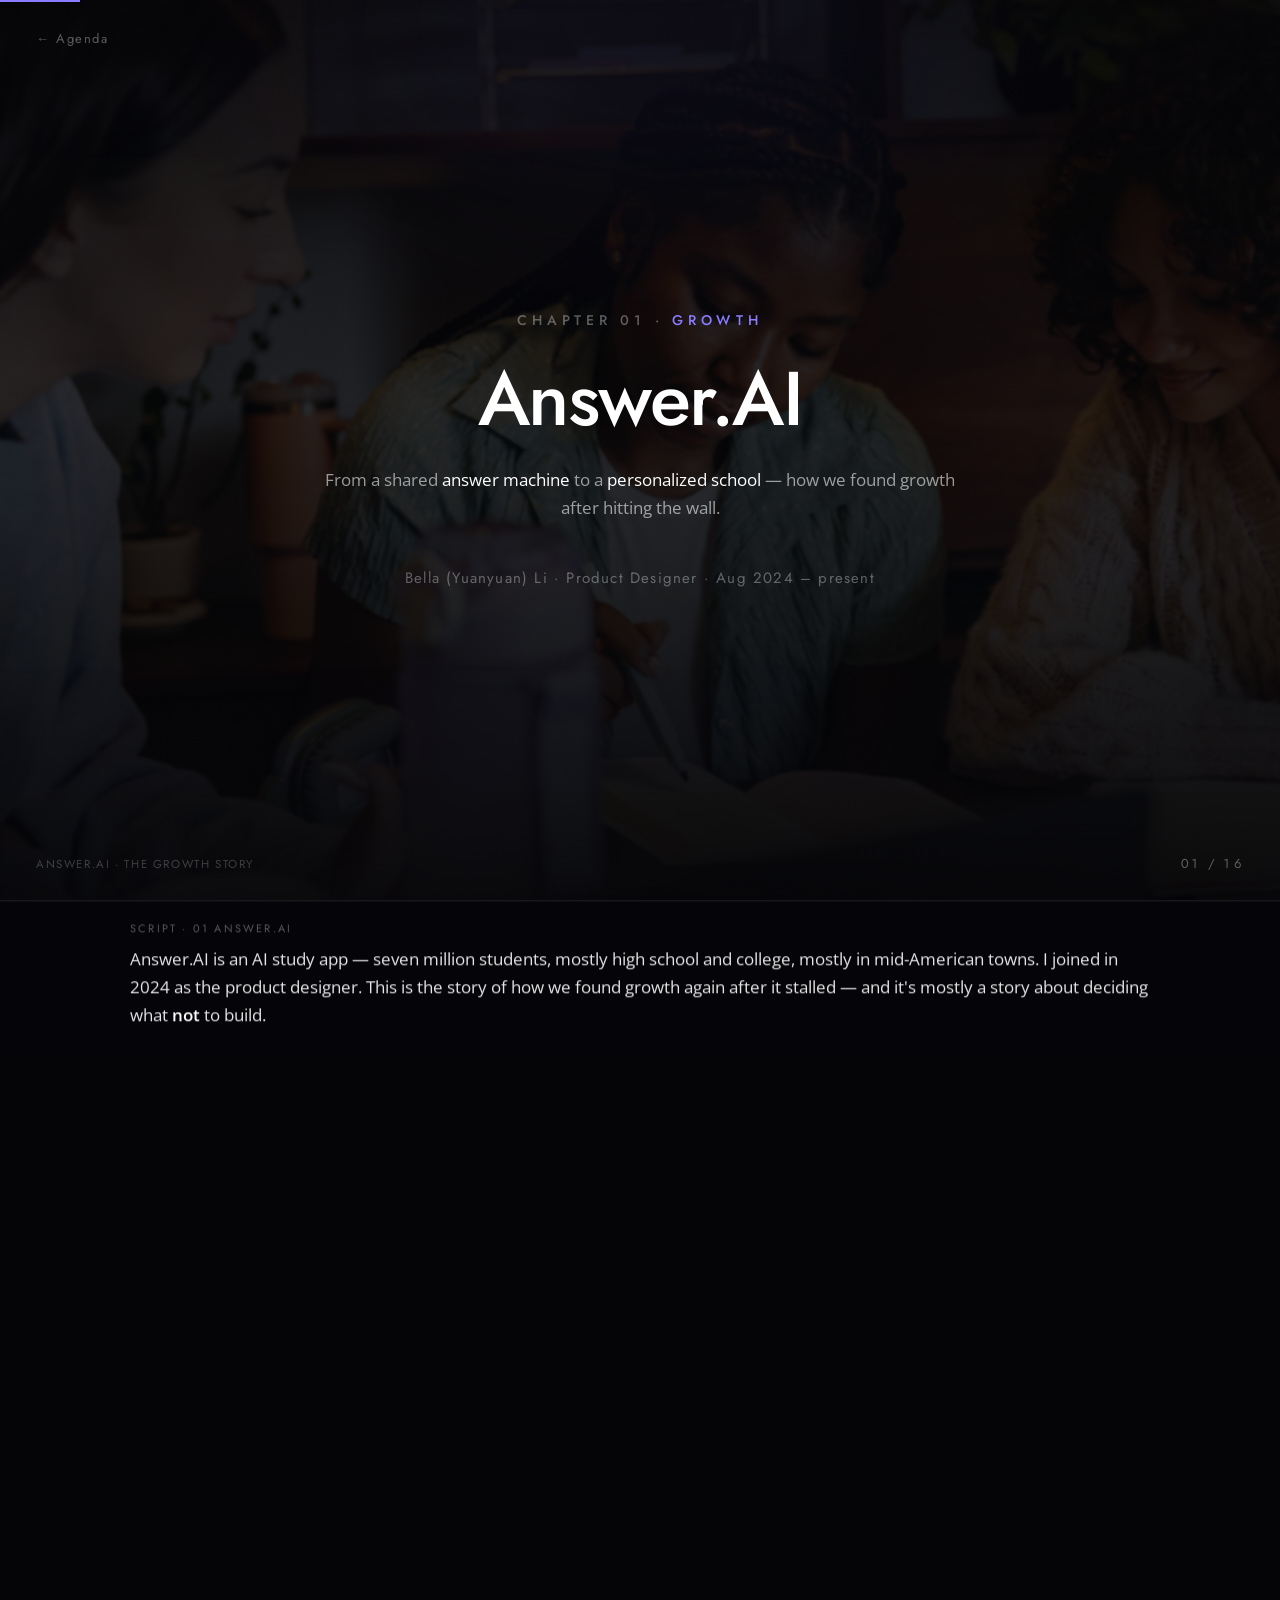
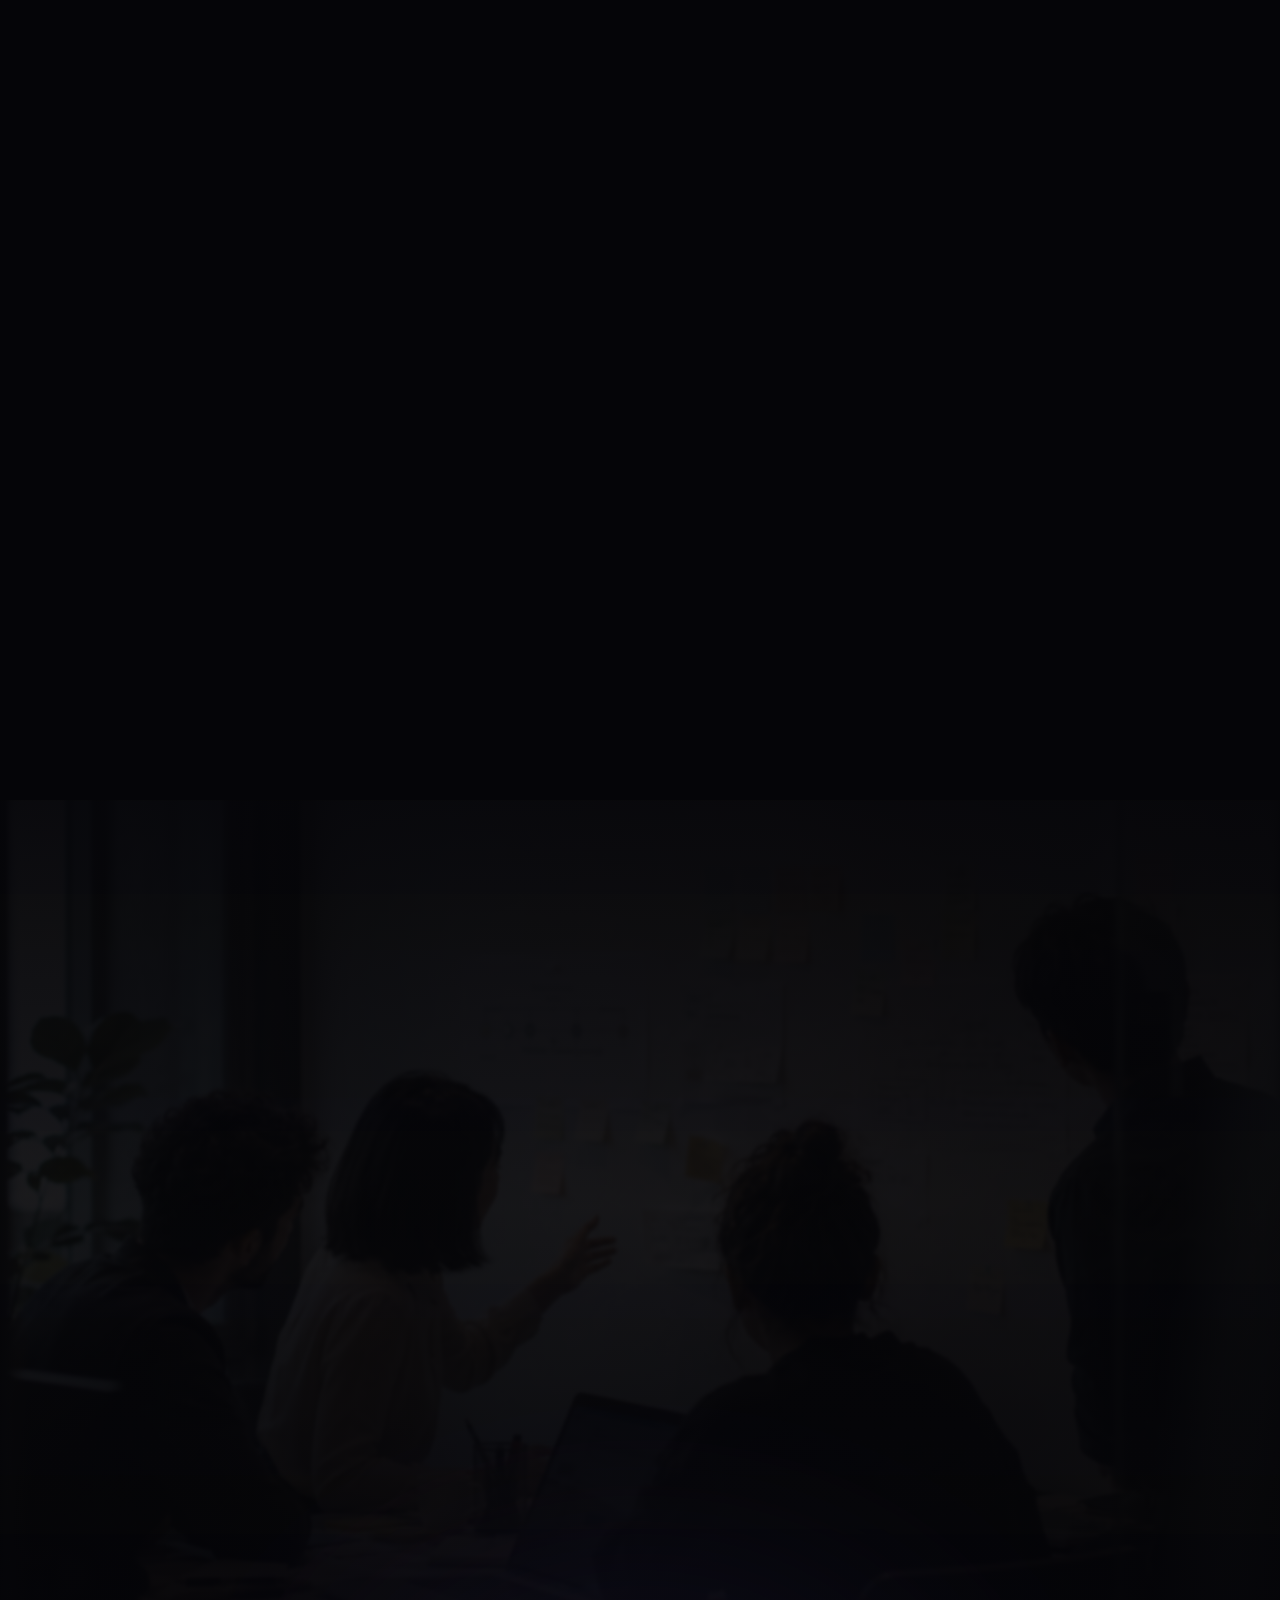
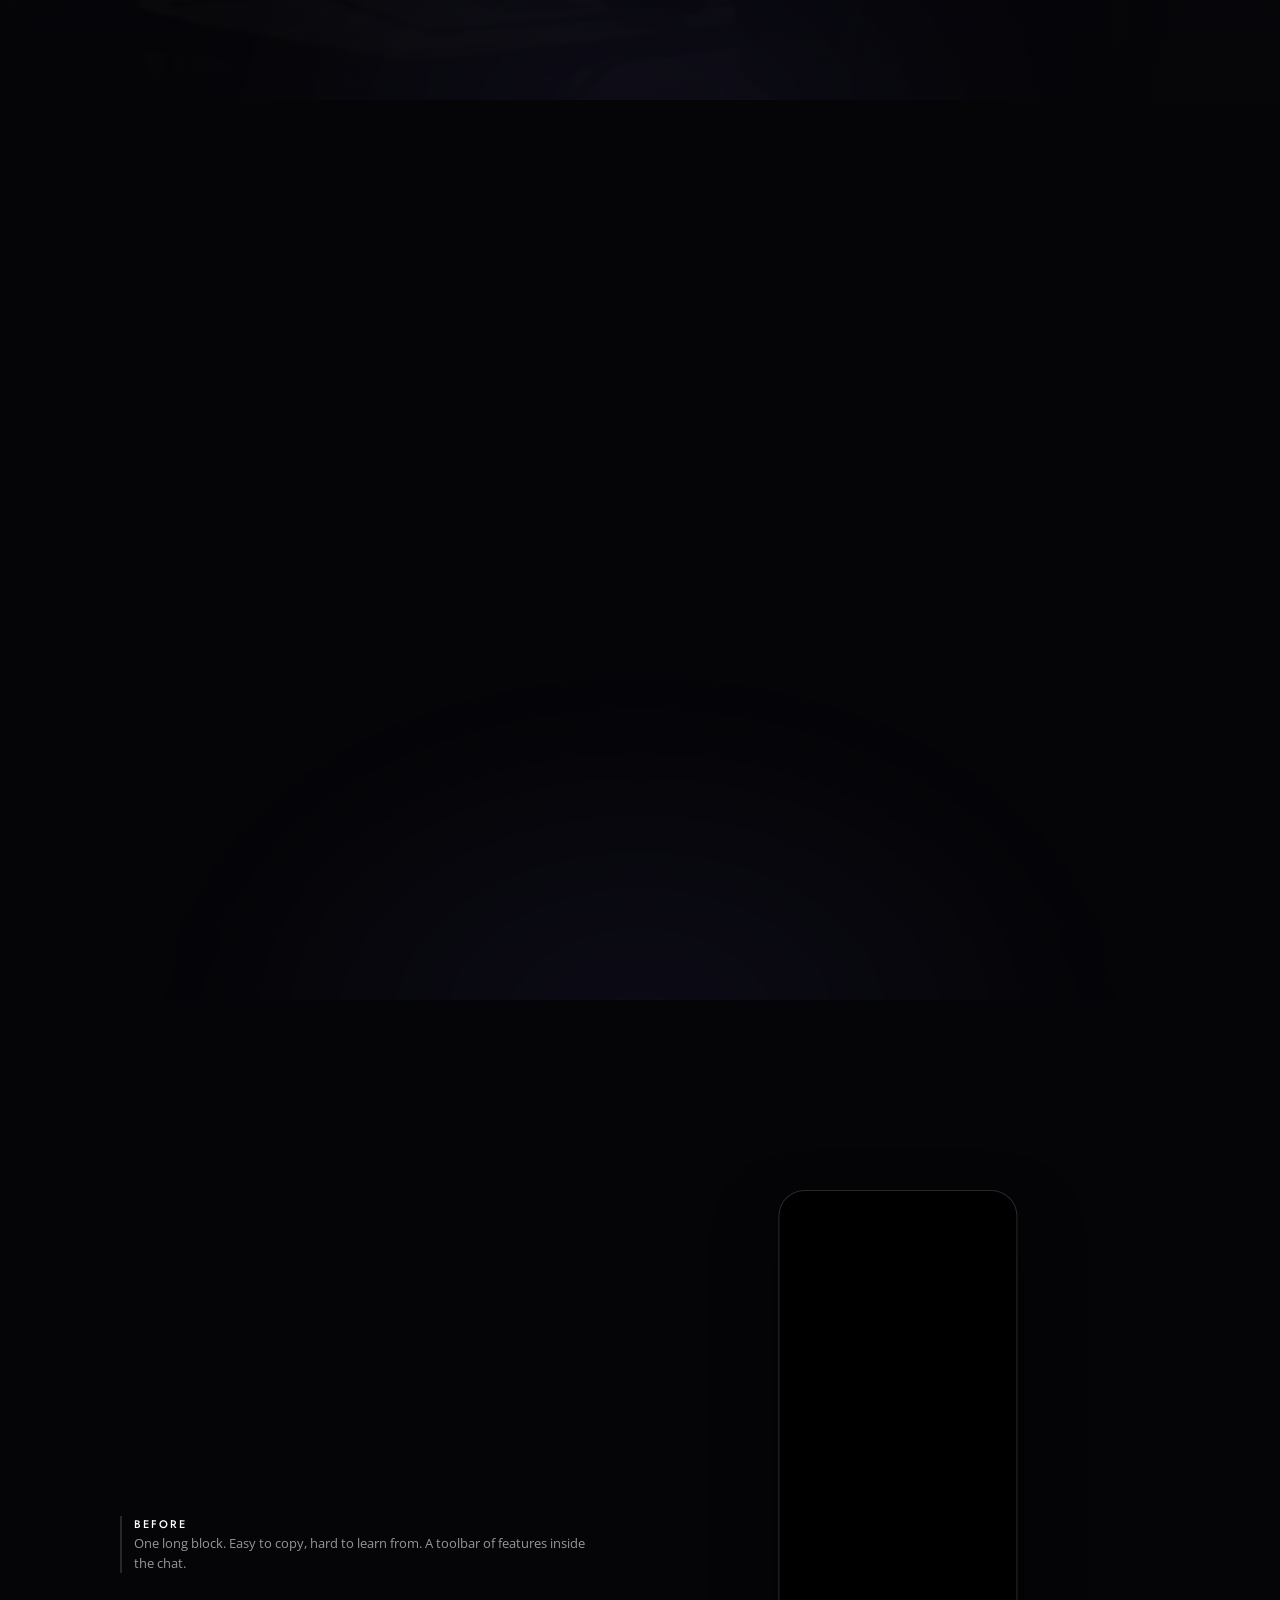
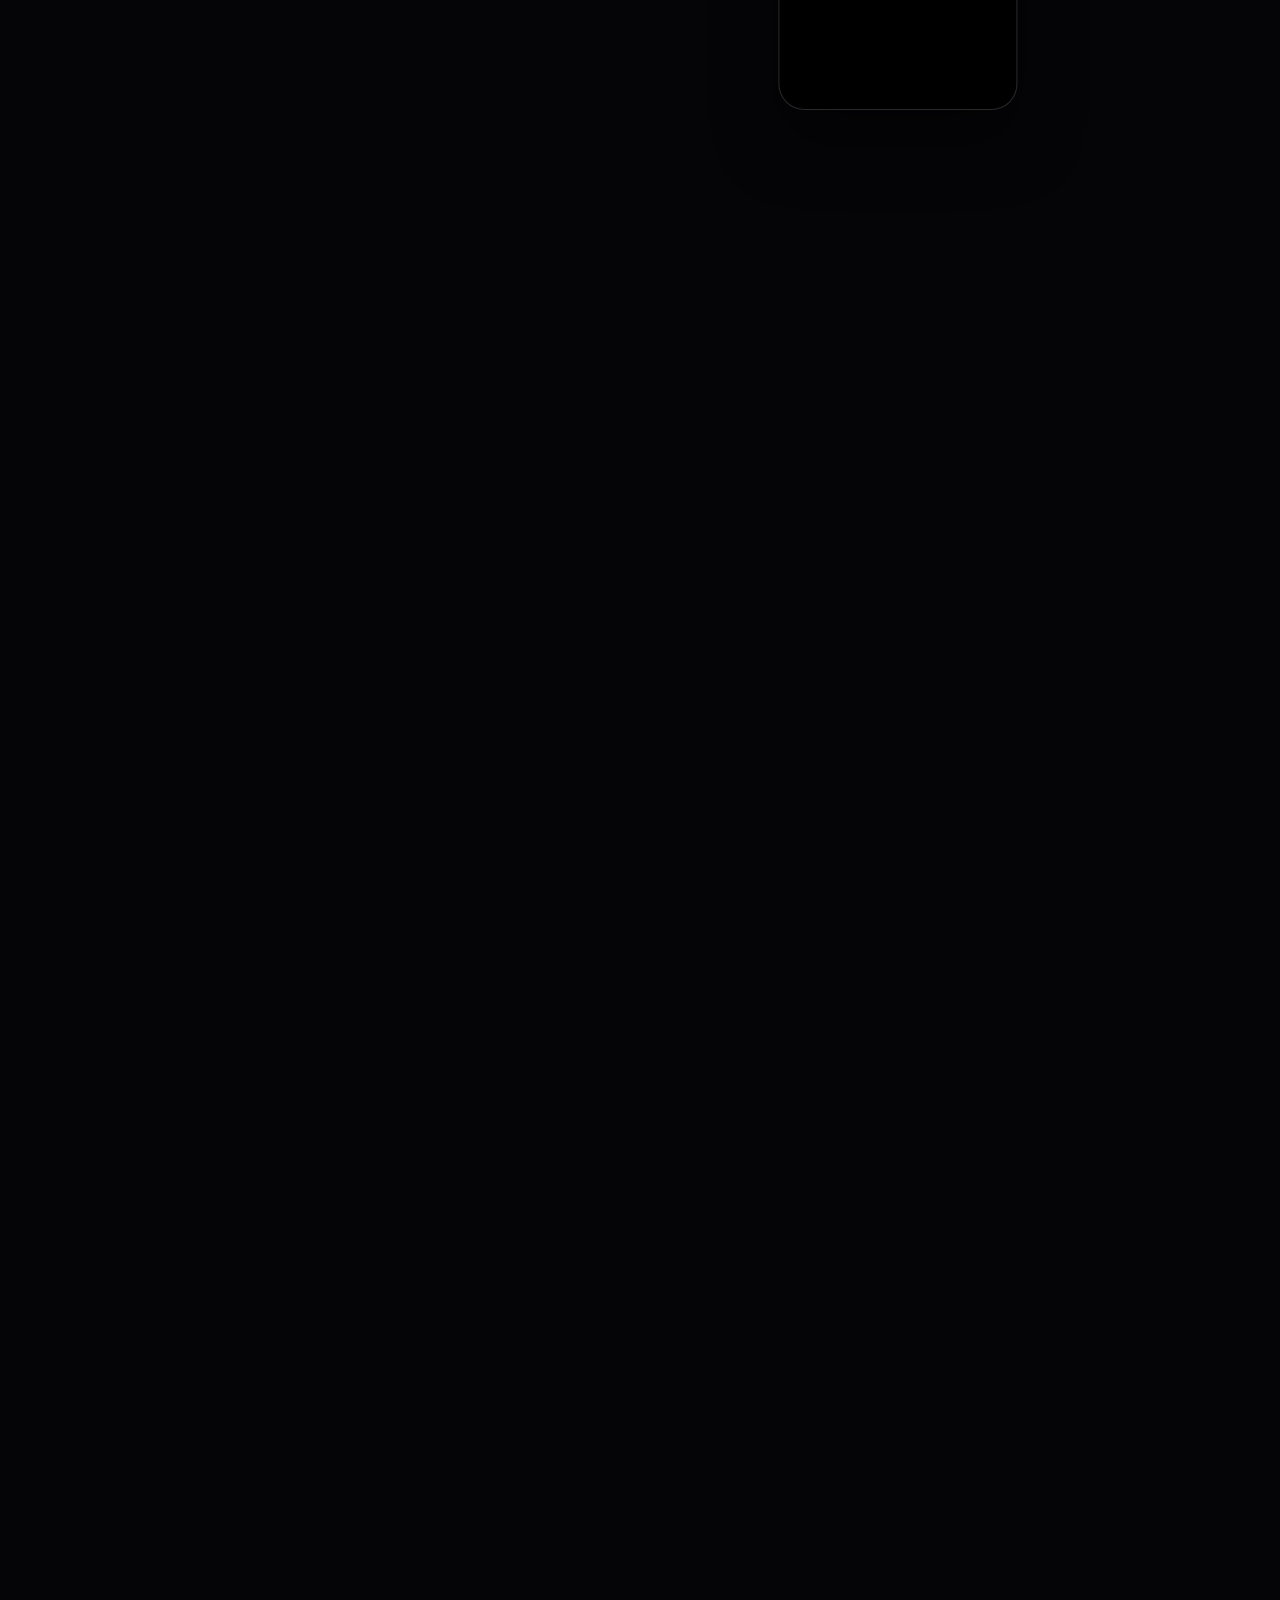
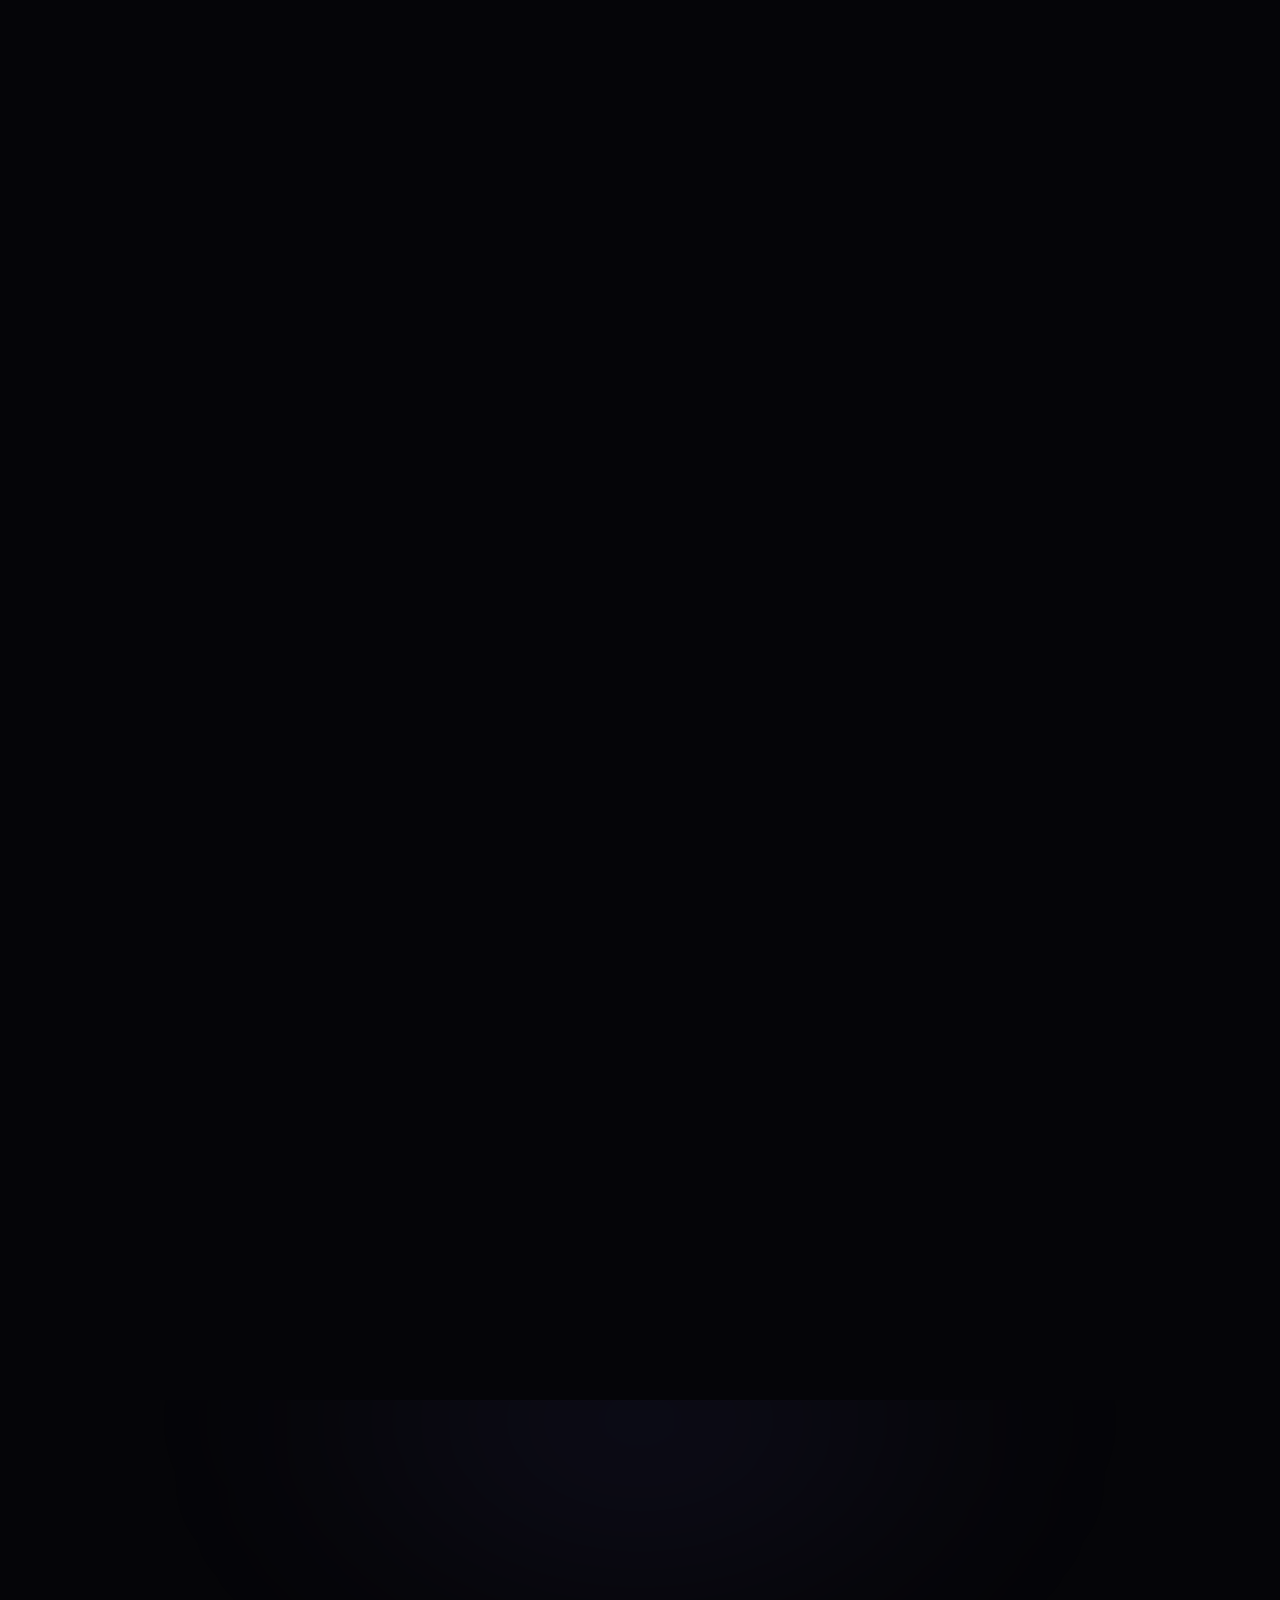
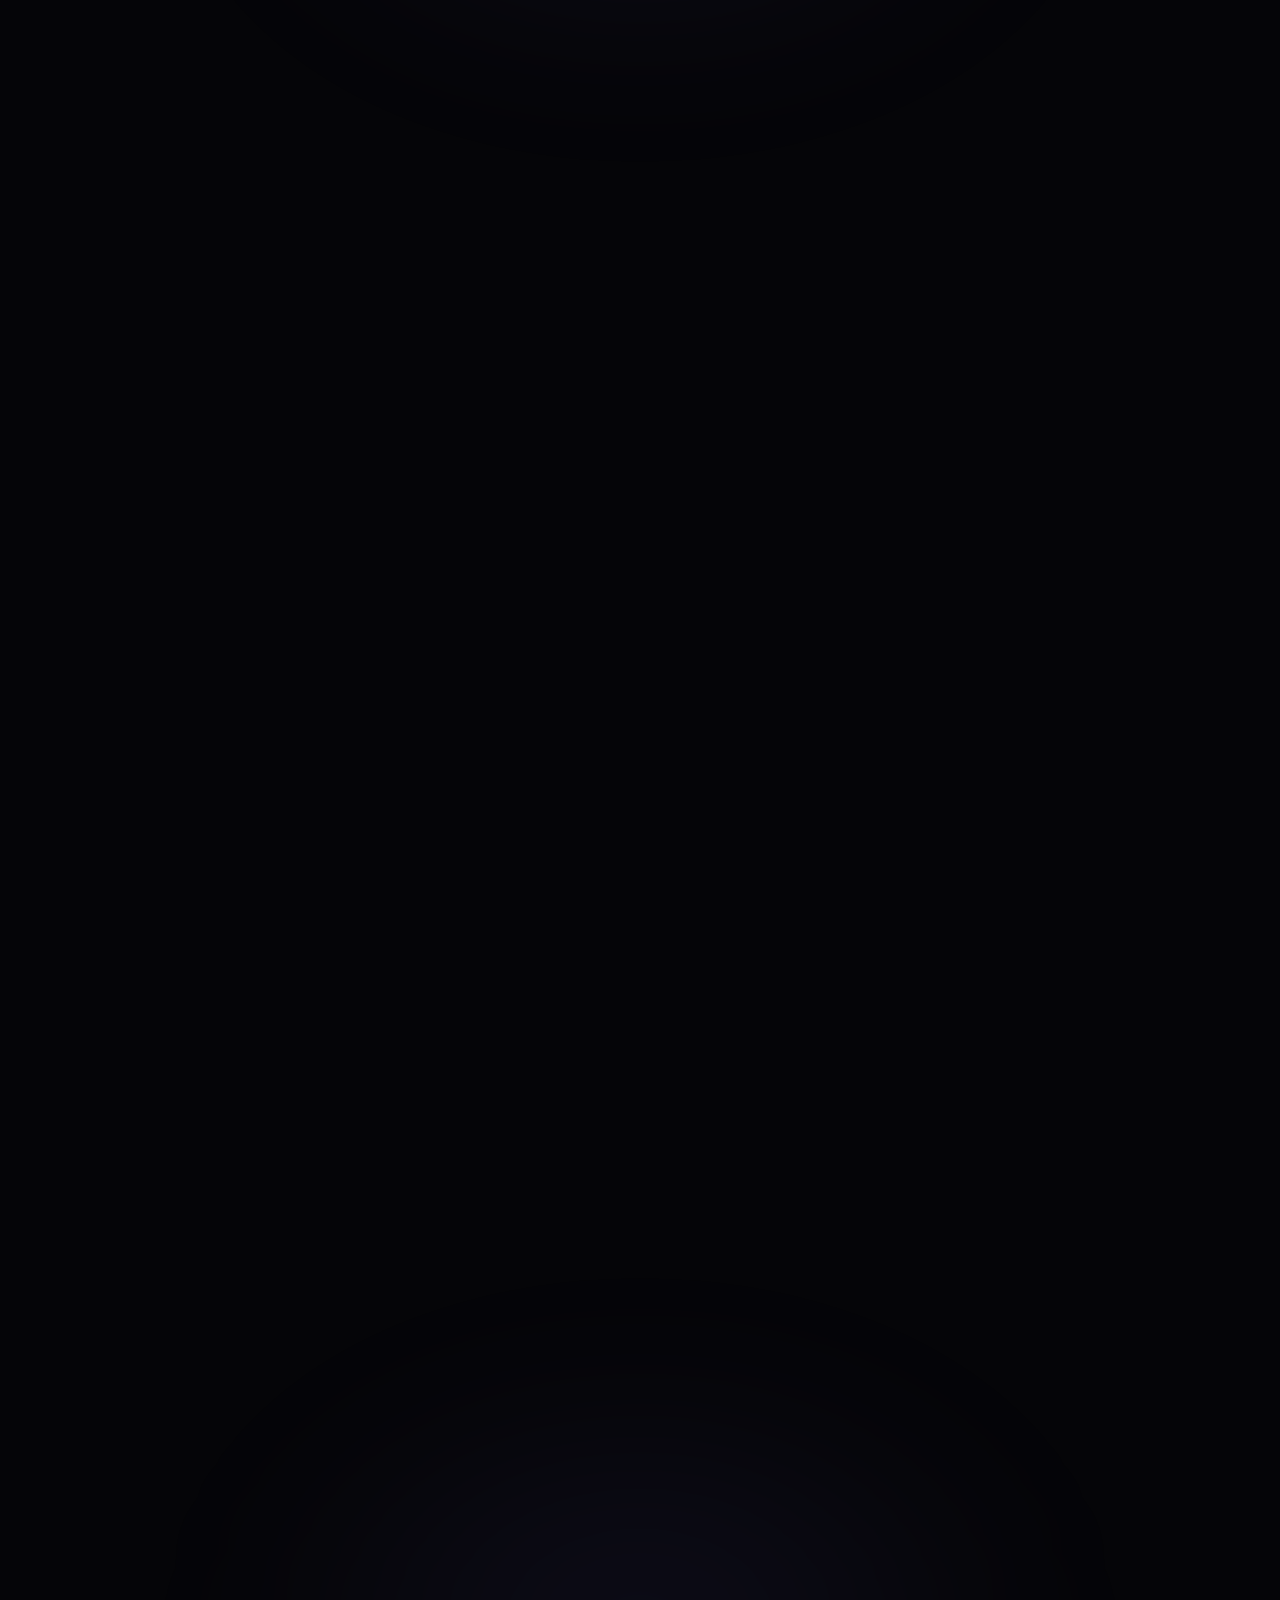
==== commit 23be468f: "Script mode (S): presenter notes for every slide" ====
--- a/answer.html
+++ b/answer.html
@@ -7,7 +7,7 @@
 <title>Answer.AI · The Growth Story</title>
 <link rel="preconnect" href="https://fonts.googleapis.com" />
 <link href="https://fonts.googleapis.com/css2?family=Jost:wght@400;500;600&family=Open+Sans:wght@400;600&display=swap" rel="stylesheet" />
-<link rel="stylesheet" href="style.css?v=09041535" />
+<link rel="stylesheet" href="style.css?v=09041548" />
 <style>
   /* strategy · isometric stack + four layers */
   .promise { display: grid; grid-template-columns: 0.9fr 1.1fr; gap: var(--split-gap,36px); align-items: center; margin-top: 18px; }
@@ -581,6 +581,7 @@
         </p>
         <p class="kicker rv" style="margin-top:44px">Bella (Yuanyuan) Li · Product Designer · Aug 2024 – present</p>
       </div>
+      <div class="notes" hidden>Answer.AI is an AI study app — seven million students, mostly high school and college, mostly in mid-American towns. I joined in 2024 as the product designer. This is the story of how we found growth again after it stalled — and it's mostly a story about deciding what <b>not</b> to build.</div>
     </section>
 
     <!-- 2 · What is Answer.AI -->
@@ -611,6 +612,7 @@
           </figure>
         </div>
       </div>
+      <div class="notes" hidden>The core loop is simple: scan any problem, get a step-by-step answer. That's the whole product students came for, and for a while it was enough.</div>
     </section>
 
     <!-- 3 · The users -->
@@ -647,6 +649,7 @@
           <span class="hi">“Show me how to write each step.”</span>
         </div>
       </div>
+      <div class="notes" hidden>Two groups — about five million high-schoolers and two million college students. What they share is pressure: tonight's homework, Friday's test, the GPA that decides which school they get into. When we listened, four things came up again and again: <b>I'm stuck. I need an answer now. Don't make me type it out. Show me how to write each step.</b> Keep those four in mind — the whole strategy comes back to them.</div>
     </section>
 
     <!-- 3 · The honeymoon -->
@@ -680,6 +683,7 @@
         </div>
         <div class="below"></div>
       </div>
+      <div class="notes" hidden>In 2023 we landed in a golden window. Free chatbots couldn't take a photo yet — GPT-4o only opened image upload to free users in May 2024, with caps. Snap a problem, get the steps: we owned that moment, and so did Question AI and Gauth. All of us in the App Store top 15, and we hit six million users by September.</div>
     </section>
 
     <!-- 4 · The turn -->
@@ -724,6 +728,7 @@
           </div>
         </div></div>
       </div>
+      <div class="notes" hidden>Then the curve bent. Same chart, same position — look at the tail. The capability that opened the market became table stakes: free ChatGPT could read photos, free alternatives multiplied, and our own loop ended at the answer. Acquisition, but no habit. Retention slipped with it.</div>
     </section>
 
     <!-- 5 · Diagnosis -->
@@ -739,6 +744,7 @@
           quickly, but rarely stayed long enough to build a habit with Answer.AI.
         </p>
       </div>
+      <div class="notes" hidden>So the diagnosis, in one line: fewer students chose us, and most left after one answer. Scan-and-solve was no longer unique, and nobody stayed long enough to build a habit.</div>
     </section>
 
     <!-- 6 · Discovery: three credible paths -->
@@ -806,6 +812,7 @@
         </div>
         <p class="pathsfoot rv d4">All three needs were real. None was an obvious answer.</p>
       </div>
+      <div class="notes" hidden>We went back to students — twelve interviews, eight online, four in person. <i>[space]</i> Three needs kept surfacing. Test prep: Maya is anxious before every exam. College admissions: Jordan is first in the family to apply and can't get the counselor. Daily learning: Sam gets the answer but can't do the next one. <i>[hover a card]</i> Each had real commercial proof behind it — Acely, Crimson, Duolingo. All three were real. None was obvious.</div>
     </section>
 
     <!-- 7 · Prioritization: two lenses -->
@@ -889,6 +896,7 @@
           <div class="lensnote" id="lensnote">Hover a row for the reasoning.</div>
         </div>
       </div>
+      <div class="notes" hidden>So how do you choose? Two lenses. <i>[tab 1]</i> Strategic fit: four questions, three directions. Daily learning is the only one that fixes our actual growth problem, reaches existing users, builds on our right to win — and keeps college students included. Exam prep and admissions would read as “not for me” to two million college users. <i>[space → tab 2]</i> Then behavior: two small probes, one week, twenty percent of users. <i>[hover]</i> An AP prep experience — real interest, but it ended with the exam. Counselor and Scholar tutors — decent taps, almost no return. Daily learning we didn't need to probe: ninety-eight percent of students already used Scan to Learn, and fifty-six percent asked a follow-up. The behavior was there. The loop wasn't.</div>
     </section>
 
     <!-- 8 · The decision -->
@@ -907,6 +915,7 @@
           The goal was to move from solving one question to <span>supporting how students learn every day.</span>
         </p>
       </div>
+      <div class="notes" hidden>So daily learning became our first priority — the most frequent need, closest to existing behavior, the strongest foundation for everything else. <i>[space]</i> The goal we set: move from solving one question to supporting how students learn every day. Everything that follows serves that sentence.</div>
     </section>
 
     <!-- 7 · The strategy: four layers -->
@@ -930,6 +939,7 @@
         </div>
         <p class="pfoot rv d6">Each layer stands on the one below.<span>Sharpen the core, build reasons to stay, reach more students, and make it personal.</span></p>
       </div>
+      <div class="notes" hidden>To make daily learning work, we built from the core outward — from a shared answer machine to a school that knows each student. Four layers, each standing on the one below. <i>[hover the rows]</i> Core: make the answer worth learning from. Stay: reasons to come back. Reach: break the sameness with a cast of tutors. Personal: a school that remembers you. I'll take them in order.</div>
     </section>
 
     <!-- 8 · Core -->
@@ -964,6 +974,7 @@
           </div>
         </div>
       </div>
+      <div class="notes" hidden>Layer one — the front door. This is the old Ask AI: one long block, easy to copy, hard to learn from, a toolbar of features inside the chat. <i>[space]</i> The redesign made two bets: explanations you can learn from, in a chat calm enough to think in. <i>[hover the dots]</i> Clear steps with the answer set apart. Tools tucked into a sidebar. One clean chat. And every answer now opens a next step — similar questions, a video explanation, the concept behind it — so one problem turns into practice. If explanations aren't clearly better, nothing else matters.</div>
     </section>
 
     <!-- 9 · Stay -->
@@ -1005,6 +1016,7 @@
           </div>
         </div>
       </div>
+      <div class="notes" hidden>Layer two — reasons to come back tomorrow. We kept only methods with proven demand: flashcards for daily memory, mock tests for exam crunch, study rooms for company while you work. <i>[click Study rooms]</i> Study rooms came from a signal our marketing agent flagged: “study with me” was already a trend — three and a half billion views on TikTok back in 2022 — and research shows studying alongside peers lowers test anxiety. We built that feeling into the app.</div>
     </section>
 
     <!-- 11 · Reach: old IP → new IP + the three tutors -->
@@ -1056,6 +1068,7 @@
           </div>
         </div>
       </div>
+      <div class="notes" hidden>Layer three — reach. Every competitor looked the same, and our old mascots read young: cute, childish, tool-like. <i>[space]</i> So we rebuilt the IP as a cast that feels like a school — Ace the tutor, Alma the counselor, Grant the scholarship advisor. <i>[drag the slider]</i> And their personalities aren't just visual — <i>[hover a card]</i> each one has a chat skill that defines how it talks. The app starts to feel like a place students belong.</div>
     </section>
 
     <!-- 12 · Personal -->
@@ -1096,6 +1109,7 @@
           </div>
         </div>
       </div>
+      <div class="notes" hidden>Layer four — personal. <i>[tab 1]</i> The tutors act first. Step one, they collect data: every conversation and scanned problem builds a student profile. Step two, they act on it — a check-in after a tough question, a preview the night before class, a call with Alma when it's time to plan college. <i>[space → tab 2]</i> And a light reward loop keeps it going: tasks earn badges, badges dress the study-room avatar.</div>
     </section>
 
     <!-- 13 · Results → Grateful -->
@@ -1140,6 +1154,7 @@
           <p class="gratline">That’s the part I’ll always carry with me. <em>❤️</em></p>
         </div>
       </div>
+      <div class="notes" hidden>Goal, met. Here's the before and after — <i>[space / drag]</i> one shared tutor that only answered questions, to a personalized school that grows with each student. <i>[space]</i> Thirty-day retention up about eight percent, daily actives up thirteen, daily revenue up twenty-three, and about a million new registered students. <i>[space]</i> Design had a seat at the table from strategy through shipping. That kind of trust is rare, and I'm grateful to the team. What stays with me most are the students at campus events, pulling up their report cards to tell us we'd helped.</div>
     </section>
 
     <!-- 15 · Closing -->
@@ -1156,6 +1171,7 @@
         </p>
         <p class="kicker rv" style="margin-top:44px"><a href="wanaka.html" style="color:var(--faint);text-decoration:none">Chapter 02 · Wanaka →</a></p>
       </div>
+      <div class="notes" hidden>One line to close this chapter: growth came from making a tool feel like a place that knows you. Next — how I build zero to one, with AI as a teammate.</div>
     </section>
 
   </div>
@@ -1281,7 +1297,7 @@
   // page 3: stagger index for the learner-model dots
   document.querySelectorAll(".dots i").forEach((d, k) => d.style.setProperty("--k", k + 1));
 </script>
-<script src="deck.js?v=09041535"></script>
-<script src="editor.js?v=09041535"></script>
+<script src="deck.js?v=09041548"></script>
+<script src="editor.js?v=09041548"></script>
 </body>
 </html>
--- a/style.css
+++ b/style.css
@@ -266,3 +266,13 @@
 .slide.on .chart .dot { opacity: 1; transition-delay: 1.5s; }
 .slide.on .chart .note { opacity: 1; transition-delay: 1.7s; }
 @keyframes drawLine { to { stroke-dashoffset: 0; } }
+
+
+/* ===== presenter script (S) ===== */
+.script { position: fixed; left: 0; right: 0; bottom: 0; z-index: 80; max-height: 38vh; overflow: auto; background: rgba(6,6,10,.92); backdrop-filter: blur(14px); border-top: 1px solid rgba(255,255,255,.12); transform: translateY(100%); transition: transform .3s ease-out; }
+body.script-on .script { transform: none; }
+.script-in { max-width: 1100px; margin: 0 auto; padding: 18px 40px 24px; font-family: var(--body); font-size: 17px; line-height: 1.65; color: rgba(255,255,255,.9); }
+.script-in i.script-k, .script-in > i { display: block; font-style: normal; font-family: var(--serif); font-size: 11px; letter-spacing: .2em; text-transform: uppercase; color: var(--faint); margin-bottom: 8px; }
+.script-t i, .script-in i:not(.script-k) { font-style: normal; color: var(--accent, #8b7cff); font-family: var(--serif); font-size: 13px; letter-spacing: .06em; padding: 0 2px; }
+.script-t b { color: #fff; font-weight: 600; }
+@media print { .script { display: none; } }
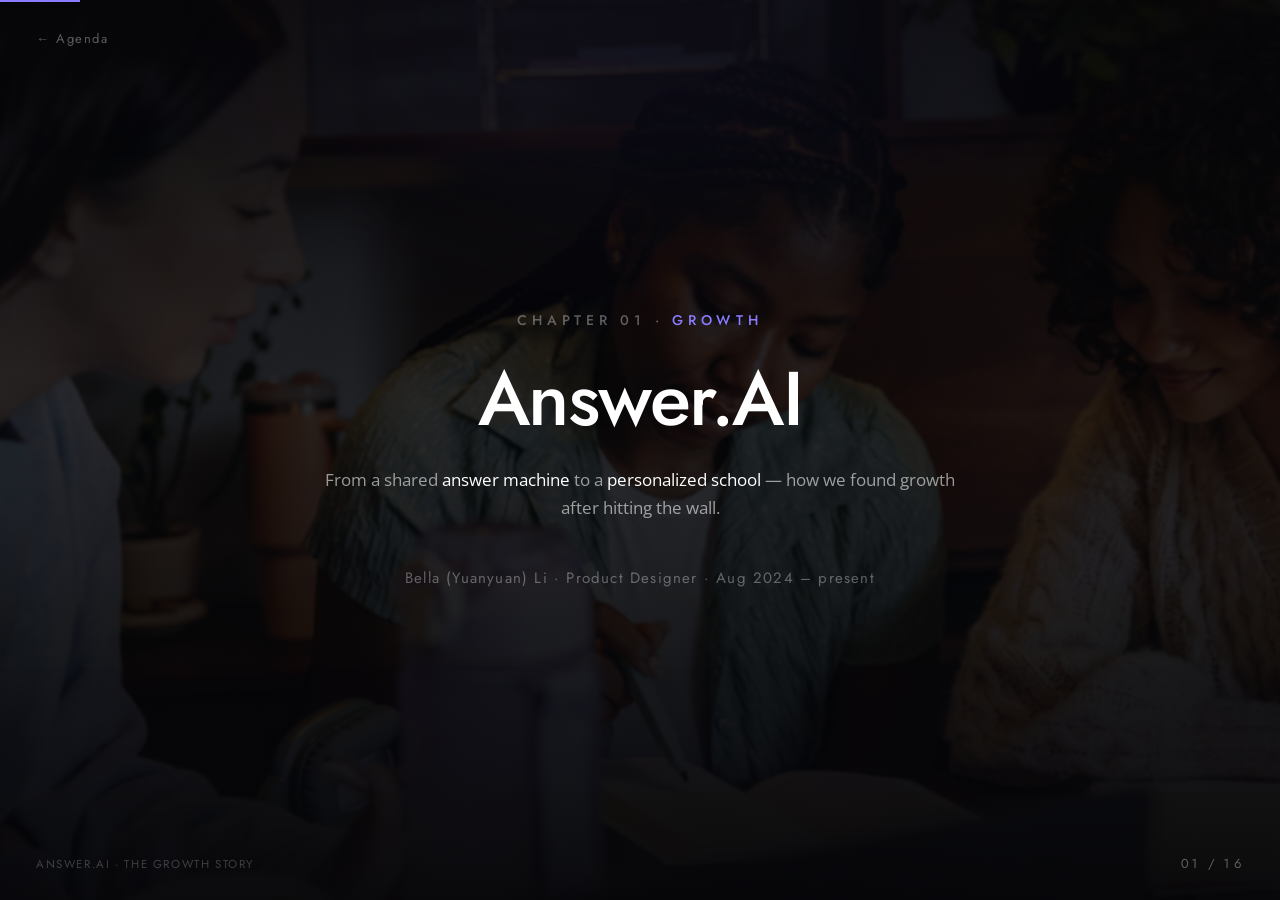
==== commit d6812c72: "Presenter mode: slide scales up into the top, script sits below" ====
--- a/answer.html
+++ b/answer.html
@@ -7,7 +7,7 @@
 <title>Answer.AI · The Growth Story</title>
 <link rel="preconnect" href="https://fonts.googleapis.com" />
 <link href="https://fonts.googleapis.com/css2?family=Jost:wght@400;500;600&family=Open+Sans:wght@400;600&display=swap" rel="stylesheet" />
-<link rel="stylesheet" href="style.css?v=09041548" />
+<link rel="stylesheet" href="style.css?v=09041601" />
 <style>
   /* strategy · isometric stack + four layers */
   .promise { display: grid; grid-template-columns: 0.9fr 1.1fr; gap: var(--split-gap,36px); align-items: center; margin-top: 18px; }
@@ -1297,7 +1297,7 @@
   // page 3: stagger index for the learner-model dots
   document.querySelectorAll(".dots i").forEach((d, k) => d.style.setProperty("--k", k + 1));
 </script>
-<script src="deck.js?v=09041548"></script>
-<script src="editor.js?v=09041548"></script>
+<script src="deck.js?v=09041601"></script>
+<script src="editor.js?v=09041601"></script>
 </body>
 </html>
--- a/style.css
+++ b/style.css
@@ -269,9 +269,15 @@
 
 
 /* ===== presenter script (S) ===== */
-.script { position: fixed; left: 0; right: 0; bottom: 0; z-index: 80; max-height: 38vh; overflow: auto; background: rgba(6,6,10,.92); backdrop-filter: blur(14px); border-top: 1px solid rgba(255,255,255,.12); transform: translateY(100%); transition: transform .3s ease-out; }
+.stage { position: fixed; inset: 0; overflow: hidden; transform-origin: 50% 0; transition: transform .35s cubic-bezier(.22,1,.36,1); }
+.stage.page { position: static; overflow: visible; }
+body.script-on .stage { transform: scale(var(--stage-k, .64)); }
+body.script-on .stage.page { transform: scale(var(--stage-k, .64)); transform-origin: 50% 0; }
+body.script-on .chrome.br, body.script-on .chrome.bl { bottom: calc(36vh + 12px); }
+body.script-on .rail { top: 32vh; }
+.script { position: fixed; left: 0; right: 0; bottom: 0; z-index: 80; height: 36vh; overflow: auto; background: rgba(6,6,10,.92); backdrop-filter: blur(14px); border-top: 1px solid rgba(255,255,255,.12); transform: translateY(100%); transition: transform .3s ease-out; }
 body.script-on .script { transform: none; }
-.script-in { max-width: 1100px; margin: 0 auto; padding: 18px 40px 24px; font-family: var(--body); font-size: 17px; line-height: 1.65; color: rgba(255,255,255,.9); }
+.script-in { max-width: 1180px; margin: 0 auto; padding: 20px 40px 28px; font-family: var(--body); font-size: 19px; line-height: 1.7; color: rgba(255,255,255,.92); }
 .script-in i.script-k, .script-in > i { display: block; font-style: normal; font-family: var(--serif); font-size: 11px; letter-spacing: .2em; text-transform: uppercase; color: var(--faint); margin-bottom: 8px; }
 .script-t i, .script-in i:not(.script-k) { font-style: normal; color: var(--accent, #8b7cff); font-family: var(--serif); font-size: 13px; letter-spacing: .06em; padding: 0 2px; }
 .script-t b { color: #fff; font-weight: 600; }
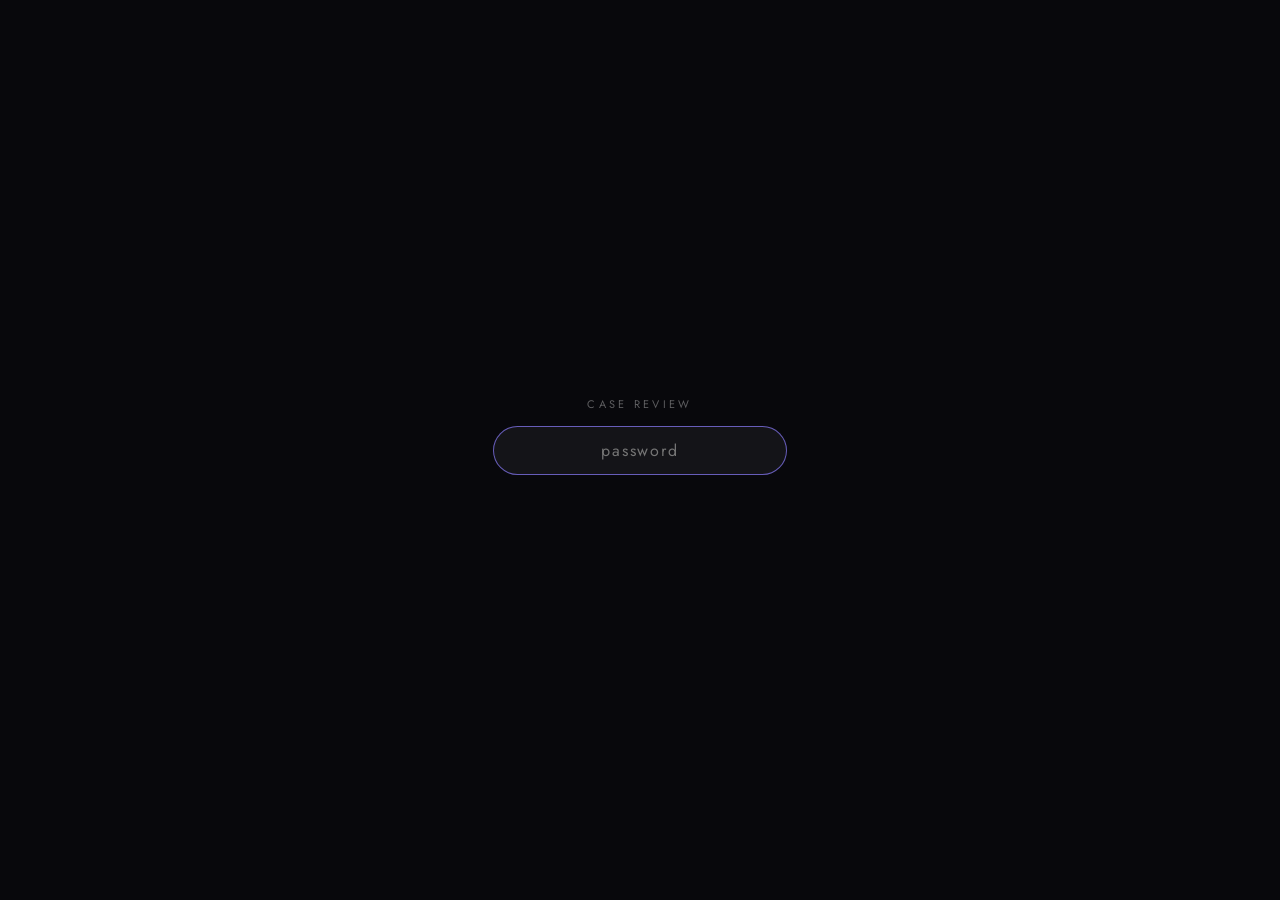
==== commit 22d20fd1: "Case review deck — password-protected" ====
--- a/answer.html
+++ b/answer.html
@@ -5,1299 +5,50 @@
 <meta name="viewport" content="width=device-width, initial-scale=1" />
 <meta name="robots" content="noindex, nofollow" />
 <title>Answer.AI · The Growth Story</title>
-<link rel="preconnect" href="https://fonts.googleapis.com" />
-<link href="https://fonts.googleapis.com/css2?family=Jost:wght@400;500;600&family=Open+Sans:wght@400;600&display=swap" rel="stylesheet" />
-<link rel="stylesheet" href="style.css?v=09041601" />
+<link href="https://fonts.googleapis.com/css2?family=Jost:wght@400;500&display=swap" rel="stylesheet" />
 <style>
-  /* strategy · isometric stack + four layers */
-  .promise { display: grid; grid-template-columns: 0.9fr 1.1fr; gap: var(--split-gap,36px); align-items: center; margin-top: 18px; }
-  .isoWrap { position: relative; width: 360px; height: 352px; margin: 0 auto; transform: scale(var(--iso-scale, 1.12)); transform-origin: center; }
-  .isoWrap .pyr { position: absolute; inset: 0; width: 100%; height: 100%; opacity: 0; transition: opacity 1.2s ease .3s; }
-  .slide.on .isoWrap .pyr { opacity: 1; }
-  .tile { position: absolute; left: 50%; border-radius: 24px; overflow: hidden; background: rgba(10,12,18,.85); border: 1px solid rgba(255,255,255,.14);
-    transform: translateX(-50%) translateY(52px) rotateX(58deg) rotateZ(45deg); opacity: 0;
-    transition: transform .7s cubic-bezier(.2,.7,.2,1), opacity .7s ease, box-shadow .3s ease, border-color .3s ease; }
-  .tile.t1 { background: radial-gradient(circle at 50% 50%, rgba(255,255,255,.10), rgba(10,12,18,.85) 72%); box-shadow: 0 0 70px rgba(255,255,255,.22); }
-  .slide.on .tile { transform: translateX(-50%) translateY(0) rotateX(58deg) rotateZ(45deg); opacity: 1; }
-  .slide.on .tile.t1 { transition-delay: .5s; } .slide.on .tile.t2 { transition-delay: .66s; }
-  .slide.on .tile.t3 { transition-delay: .82s; } .slide.on .tile.t4 { transition-delay: .98s; }
-  .promise:has(.prow2.l1:hover) .tile.t1 { border-color: var(--core); box-shadow: 0 0 60px rgba(138,133,255,.45); }
-  .promise:has(.prow2.l2:hover) .tile.t2 { border-color: var(--stay); box-shadow: 0 0 40px rgba(105,226,255,.4); }
-  .promise:has(.prow2.l3:hover) .tile.t3 { border-color: var(--reach); box-shadow: 0 0 40px rgba(75,255,201,.4); }
-  .promise:has(.prow2.l4:hover) .tile.t4 { border-color: var(--personal); box-shadow: 0 0 40px rgba(255,206,33,.4); }
-  .promise:has(.prow2:hover) .prow2:not(:hover) { opacity: .5; }
-  .prow2 { transition: opacity .2s ease-out; cursor: default; }
-  .promise { position: relative; }
-  .plink { position: absolute; height: 1px; pointer-events: none; opacity: 0; transition: opacity .2s ease-out; background: linear-gradient(90deg, var(--lc, #8b7cff), rgba(255,255,255,.35)); transform-origin: left center; }
-  .plink.on { opacity: 1; }
-  .plink::before, .plink::after { content: ""; position: absolute; top: 50%; width: 6px; height: 6px; border-radius: 50%; transform: translateY(-50%); }
-  .plink::before { left: -3px; background: var(--lc, #8b7cff); box-shadow: 0 0 8px var(--lc, #8b7cff); }
-  .plink::after { right: -3px; background: rgba(255,255,255,.6); }
-  .prow2 .desc, .prow2 em { opacity: 0; transition: opacity .25s ease-out; }
-  .prow2:hover .desc, .prow2:hover em { opacity: 1; }
-  .promise:has(.prow2.l1:hover) .tile:not(.t1), .promise:has(.prow2.l2:hover) .tile:not(.t2),
-  .promise:has(.prow2.l3:hover) .tile:not(.t3), .promise:has(.prow2.l4:hover) .tile:not(.t4) { opacity: .35; }
-  .promise:has(.prow2:hover) .prow2:not(:hover) { opacity: .5; }
-  .plist2 { display: flex; flex-direction: column; gap: 22px; }
-  .plist2 .prow2 { width: 100%; display: grid; grid-template-columns: 40px 1fr; gap: 12px; align-items: center; }
-  .prow2 .n { font-family: var(--serif); font-size: 22px; letter-spacing: .04em; }
-  .prow2 b { font-family: var(--serif); font-weight: 500; font-size: 17px; color: var(--ink); }
-  .prow2 i { font-style: normal; color: var(--faint); margin: 0 8px; }
-  .prow2 div { font-size: 13.5px; color: var(--dim); line-height: 1.45; }
-  .prow2 em { display: block; font-style: italic; color: rgba(255,255,255,.5); font-size: 13px; margin-top: 2px; }
-  .prow2.l1 .n { color: var(--core); } .prow2.l2 .n { color: var(--stay); } .prow2.l3 .n { color: var(--reach); } .prow2.l4 .n { color: var(--personal); }
-  .pfoot { text-align: center; margin-top: 22px; font-size: 12.5px; color: var(--faint); font-family: var(--serif); letter-spacing: .04em; }
-  .pfoot span { display: block; margin-top: 8px; font-size: 17px; color: var(--ink); letter-spacing: 0; }
-  .layers { display: flex; flex-direction: column; align-items: center; gap: 10px; margin-top: 46px; }
-  .layer {
-    font-family: var(--serif);
-    border: 1px solid var(--line);
-    border-radius: 12px;
-    padding: 14px 26px;
-    display: flex;
-    gap: 18px;
-    align-items: baseline;
-    background: var(--card);
-  }
-  .layer .n { font-size: 13px; letter-spacing: 0.2em; }
-  .layer .t { font-size: 18px; font-weight: 500; }
-  .layer .w { font-size: 13px; color: var(--dim); font-family: var(--body); }
-  .l4 { width: 46%; } .l3 { width: 64%; } .l2 { width: 82%; } .l1 { width: 100%; }
-  .l1 .n, .l1 .t { color: var(--core); }
-  .l2 .n, .l2 .t { color: var(--stay); }
-  .l3 .n, .l3 .t { color: var(--reach); }
-  .l4 .n, .l4 .t { color: var(--personal); }
-
-  .split { display: grid; grid-template-columns: var(--split-left, 0.9fr) 1.1fr; gap: var(--split-gap, 48px); align-items: center; }
-  .split .media { height: var(--media-h, 440px); }
-  .duo { display: grid; grid-template-columns: 1fr 1fr; gap: var(--img-gap, 18px); margin-top: 40px; }
-  .duo .media { height: var(--media-h, 380px); }
-
-  .opt { border-left: 2px solid var(--line); padding-left: 22px; }
-  .opt.win { border-left-color: var(--accent); }
-  .opt .lab { font-family: var(--serif); font-size: 13px; letter-spacing: 0.22em; color: var(--faint); text-transform: uppercase; }
-  .opt h3 { font-family: var(--serif); font-size: 21px; font-weight: 500; margin: 8px 0 8px; }
-  .opt p { font-size: 13.5px; color: var(--dim); }
-
-  .todo {
-    display: inline-block;
-    font-family: var(--serif);
-    font-size: 11px;
-    letter-spacing: 0.2em;
-    color: #ffce21;
-    border: 1px solid rgba(255, 206, 33, 0.4);
-    border-radius: 999px;
-    padding: 4px 12px;
-    margin-bottom: 18px;
-    text-transform: uppercase;
-  }
-
-  /* title-slide background */
-  .hero-bg img {
-    opacity: var(--hero-op, 0.34);
-    transform: scale(var(--hero-scale, 1.04));
-    object-position: center var(--hero-posy, 34%);
-    filter: blur(var(--hero-blur, 1px)) saturate(0.95);
-  }
-  .hero-bg::after {
-    background:
-      radial-gradient(62% 50% at 50% 47%,
-        rgba(5,5,8,var(--scrim, 0.9)) 0%,
-        rgba(5,5,8,calc(var(--scrim, 0.9) * 0.66)) 58%,
-        rgba(5,5,8,calc(var(--scrim, 0.9) * 0.22)) 100%),
-      linear-gradient(180deg, rgba(5,5,8,0.72) 0%, rgba(5,5,8,0.3) 40%, rgba(5,5,8,0.95) 100%);
-  }
-
-  /* users slide: photo matches the text column exactly */
-  .userssplit { align-items: stretch; }
-  .userssplit .media {
-    position: relative;
-    height: auto;
-    min-height: var(--media-h, 210px);
-    align-self: stretch;
-  }
-  .userssplit .media img {
-    position: absolute; inset: 0;
-    width: 100%; height: 100%;
-    object-fit: cover;
-    object-position: center var(--photo-y, 26%);
-  }
-
-  /* the user need chain */
-  .chain { display: flex; align-items: stretch; flex-wrap: wrap; gap: 10px; margin-top: 34px; }
-  .chain span {
-    font-family: var(--serif); font-size: 16.5px; letter-spacing: .01em;
-    display: flex; align-items: center;
-    border: 1px solid var(--line); border-radius: 11px; padding: 13px 19px;
-    color: var(--dim); background: rgba(255,255,255,0.02);
-    transition: border-color .3s ease, color .3s ease, transform .3s ease;
-  }
-  .chain span:hover { color: var(--ink); border-color: rgba(255,255,255,.26); transform: translateY(-2px); }
-  .chain span b { color: var(--ink); font-weight: 500; }
-  .chain span.hi { color: #cfc4ff; border-color: rgba(139,124,255,.5); background: rgba(139,124,255,.12); }
-  .chain i { color: rgba(255,255,255,0.3); font-style: normal; font-size: 17px; display: flex; align-items: center; }
-
-  /* chart slides share one skeleton so the graph never moves between them */
-  /* head + chart are centered as a block on both chart slides; the cards on the Turn slide hang below, so the chart never moves */
-  .chartslide { display: grid; grid-template-rows: 186px 336px; position: relative; transform: translateY(calc(-1 * clamp(36px, 7vh, 80px))); }
-  .chartslide .head { align-self: start; }
-  .chartslide .chartwrap { align-self: start; }
-  .chartslide .below { position: absolute; left: 0; right: 0; top: calc(186px + 336px + 16px); }
-  @media (max-height: 860px) { .chartslide .below { transform: scale(.92); transform-origin: top center; } }
-  .chartslide .below .cards { margin-top: 0; }
-  .chartslide .below .card { padding: 12px 16px 13px; }
-  .chartslide .below .card .tag { margin-bottom: 4px; }
-  .chartslide .below .card h3 { font-size: 14px; margin: 0 0 3px; }
-  .chartslide .below .card p { font-size: 12.5px; line-height: 1.4; }
-
-  /* growth chart */
-  .chart { width: 100%; height: var(--chart-h, 300px); display: block; margin-top: 20px; overflow: visible; }
-  .chart .grid line { stroke: rgba(255,255,255,0.07); stroke-width: 1; }
-  .chart .ax { fill: rgba(255,255,255,0.32); font-family: var(--serif); font-size: 12px; letter-spacing: .08em; }
-  .chart .area { fill: url(#gArea); }
-  .chart .area.faded { opacity: 0.35; }
-  .chart .ln { fill: none; stroke: var(--accent); stroke-width: 2.5; stroke-linejoin: round; stroke-linecap: round; }
-  .chart .ln.dim { stroke: rgba(139,124,255,0.35); }
-  .chart .ln.warn { stroke: #ff8f6b; stroke-width: 3; }
-  .chart .ln.proj { stroke: rgba(139,124,255,0.55); stroke-width: 2; stroke-dasharray: 7 6; }
-  .chart .gap { fill: rgba(255,143,107,0.10); }
-  .chart .note.proj { fill: rgba(179,168,255,0.75); }
-  .chart .dot { fill: var(--accent); stroke: #050508; stroke-width: 2.5; }
-  .chart .dot.warn { fill: #ff8f6b; }
-  .chart .mark { stroke: rgba(255,255,255,0.22); stroke-width: 1; stroke-dasharray: 4 5; }
-  .chart .note { fill: rgba(255,255,255,0.6); font-family: var(--serif); font-size: 12.5px; }
-  .chart .note.hi { fill: #cfc4ff; }
-  .chart .note.warn { fill: #ff8f6b; }
-  .chartcap { font-size: 11px; color: rgba(255,255,255,0.28); margin-top: 6px; font-family: var(--serif); letter-spacing: .06em; }
-
-  /* pipeline chips */
-  .pipe { display: flex; align-items: center; flex-wrap: wrap; gap: 7px; margin-top: 22px; }
-  .pipe span {
-    font-family: var(--serif); font-size: 11.5px; letter-spacing: .04em;
-    border: 1px solid var(--line); border-radius: 7px; padding: 5px 10px; color: var(--dim);
-    background: rgba(255,255,255,0.02);
-  }
-  .pipe span.br { border-color: rgba(139,124,255,.4); color: #cfc4ff; background: rgba(139,124,255,.08); }
-  .pipe i { color: rgba(255,255,255,0.28); font-style: normal; font-size: 12px; }
-
-
-  /* ===== Core · before → after phones ===== */
-  .corewrap { display: grid; grid-template-columns: 0.95fr 1.05fr; gap: var(--split-gap,40px); align-items: center; }
-  .corelegend { margin-top: 22px; display: flex; flex-direction: column; gap: 10px; }
-  .cl { font-size: 13px; color: var(--dim); line-height: 1.5; margin: 0; padding-left: 12px; border-left: 2px solid rgba(255,255,255,.14); }
-  .cl b { display: block; font-family: var(--serif); font-weight: 500; font-size: 11px; letter-spacing: .18em; text-transform: uppercase; color: var(--ink); margin-bottom: 2px; }
-  .cl.after { border-left-color: var(--core); }
-  .cl.after b { color: #cfc4ff; }
-  .cl.frag { transform: none; }
-  .hstip { position: absolute; z-index: 5; width: 210px; padding: 10px 12px 11px; border-radius: 10px; background: rgba(12,12,18,.94); border: 1px solid rgba(139,124,255,.45); box-shadow: 0 12px 30px rgba(0,0,0,.5); font-size: 12px; color: var(--dim); line-height: 1.45; opacity: 0; transform: translate(-6px, -50%); transition: opacity .2s ease-out, transform .2s ease-out; pointer-events: none; text-align: left; }
-  .hstip b { display: block; font-family: var(--serif); font-weight: 500; font-size: 13px; color: #cfc4ff; margin-bottom: 3px; }
-  .hstip.on { opacity: 1; transform: translate(0, -50%); }
-  .hstip::before { content: ""; position: absolute; left: -5px; top: 50%; width: 8px; height: 8px; transform: translateY(-50%) rotate(45deg); background: rgba(12,12,18,.94); border-left: 1px solid rgba(139,124,255,.45); border-bottom: 1px solid rgba(139,124,255,.45); }
-  .hstip.left { transform: translate(6px, -50%); }
-  .hstip.left.on { transform: translate(0, -50%); }
-  .hstip.left::before { left: auto; right: -5px; transform: translateY(-50%) rotate(-135deg); }
-  .corestage { position: relative; height: var(--media-h, 520px); }
-  .corestage .ph { position: absolute; top: 50%; left: 50%; height: 100%; aspect-ratio: 1206 / 2622; border-radius: 26px; overflow: hidden; border: 1px solid rgba(255,255,255,.16); background: #000; box-shadow: 0 30px 60px rgba(0,0,0,.5), inset 0 0 0 4px #000; transform: translate(-50%, -50%); transition: transform .7s cubic-bezier(.22,1,.36,1), opacity .5s ease-out, filter .5s ease-out; }
-  .corestage .ph video { position: absolute; inset: 4px; width: calc(100% - 8px); height: calc(100% - 8px); object-fit: cover; border-radius: 22px; }
-  .corestage .phlab { position: absolute; left: 50%; bottom: -30px; transform: translateX(-50%); font-family: var(--serif); font-size: 11px; letter-spacing: .2em; text-transform: uppercase; color: var(--faint); white-space: nowrap; }
-  .corestage .ph.after { opacity: 0; transform: translate(-50%, -50%) translateX(140px) scale(.9); pointer-events: none; }
-  .corestage:has(.stagetrig.shown) .ph.before { transform: translate(-50%, -50%) translateX(-170px) scale(.72); filter: brightness(.55); }
-  .corestage:has(.stagetrig.shown) .ph.after { opacity: 1; transform: translate(-50%, -50%) translateX(95px) scale(1); pointer-events: auto; }
-  .corestage:has(.stagetrig.shown) .ph.after .phlab { color: #cfc4ff; }
-  .hs { position: absolute; width: 18px; height: 18px; margin: -9px 0 0 -9px; border-radius: 50%; border: 0; padding: 0; cursor: pointer; background: rgba(139,124,255,.95); box-shadow: 0 0 0 4px rgba(139,124,255,.25), 0 0 16px rgba(139,124,255,.6); opacity: 0; transform: scale(.6); transition: opacity .3s ease-out, transform .3s ease-out, box-shadow .2s; }
-  .hs::after { content: ""; position: absolute; inset: -10px; border-radius: 50%; border: 1px solid rgba(139,124,255,.6); animation: hsPulse 1.8s ease-out infinite; }
-  @keyframes hsPulse { 0% { transform: scale(.6); opacity: .9; } 100% { transform: scale(1.5); opacity: 0; } }
-  .corestage:has(.stagetrig.shown) .ph.after:hover .hs, .corestage:has(.stagetrig.shown) .ph.after .hs.on { opacity: 1; transform: scale(1); }
-  .hs:hover, .hs.on { box-shadow: 0 0 0 6px rgba(139,124,255,.35), 0 0 24px rgba(139,124,255,.9); }
-  /* ===== Stay · study-room "why" mode ===== */
-  .trio .ph { position: relative; }
-  .trio .ph img.alt { position: absolute; inset: 0; opacity: 0; transition: opacity .35s ease-out, transform .5s cubic-bezier(.22,1,.36,1); }
-  .trio figure:hover .ph img.alt { opacity: 1; }
-  .trio .roomfig { cursor: pointer; }
-  .tapme { position: absolute; right: 10px; bottom: 10px; font-family: var(--serif); font-size: 11px; letter-spacing: .12em; text-transform: uppercase; color: var(--ink); background: rgba(0,0,0,.55); border: 1px solid rgba(255,255,255,.25); border-radius: 999px; padding: 5px 10px; backdrop-filter: blur(6px); transition: background .2s, border-color .2s; }
-  .roomfig:hover .tapme { background: rgba(105,226,255,.18); border-color: var(--stay); }
-  .roomwhy { display: none; grid-template-columns: 300px 1fr; gap: 36px; align-items: center; margin-top: 30px; }
-  .staywrap.roommode .trio { display: none; }
-  .staywrap.roommode .roomwhy { display: grid; animation: rwIn .45s cubic-bezier(.22,1,.36,1) both; }
-  @keyframes rwIn { from { opacity: 0; transform: translateY(12px); } to { opacity: 1; transform: none; } }
-  .rw-img { height: var(--tile-h, 380px); border-radius: 16px; overflow: hidden; }
-  .rw-img img { width: 100%; height: 100%; object-fit: cover; object-position: center var(--photo-y,50%);
-    -webkit-mask-image: linear-gradient(90deg, transparent 0, #000 12%, #000 88%, transparent 100%), linear-gradient(180deg, transparent 0, #000 12%, #000 88%, transparent 100%);
-    mask-image: linear-gradient(90deg, transparent 0, #000 12%, #000 88%, transparent 100%), linear-gradient(180deg, transparent 0, #000 12%, #000 88%, transparent 100%);
-    -webkit-mask-composite: source-in; mask-composite: intersect; }
-  .rw-eyebrow { font-family: var(--serif); font-size: 11px; letter-spacing: .2em; text-transform: uppercase; color: var(--stay); margin-bottom: 8px; }
-  .rw-text h3 { font-family: var(--serif); font-weight: 500; font-size: 24px; line-height: 1.2; margin: 0 0 10px; color: var(--ink); }
-  .rw-text p { font-size: 14px; color: var(--dim); line-height: 1.55; margin: 0; max-width: 560px; }
-  .rw-stats { display: grid; grid-template-columns: repeat(3, auto); gap: 26px; margin: 18px 0 14px; justify-content: start; }
-  .rw-stats b { display: block; font-family: var(--serif); font-size: 28px; font-weight: 500; letter-spacing: -.02em; color: var(--ink); line-height: 1; }
-  .rw-stats span { display: block; font-size: 11.5px; color: var(--dim); margin-top: 6px; max-width: 150px; line-height: 1.35; }
-  .rw-note { font-size: 12.5px !important; color: rgba(255,255,255,.5) !important; font-style: italic; }
-  .rw-back { margin-top: 16px; font: inherit; font-family: var(--serif); font-size: 12px; letter-spacing: .08em; color: var(--dim); background: transparent; border: 1px solid var(--line); border-radius: 999px; padding: 7px 14px; cursor: pointer; transition: color .2s, border-color .2s; }
-  .rw-back:hover { color: var(--ink); border-color: rgba(255,255,255,.35); }
-  /* ===== Reach · drag-to-compare + tutors ===== */
-  .rtext { display: grid; }
-  .rtext .rt { grid-area: 1 / 1; transition: opacity .4s ease-out, transform .4s ease-out; }
-  .rtext .rt.after { opacity: 0; transform: translateY(8px); pointer-events: none; }
-  .reachwrap:has(.stagetrig.shown) .rt.before { opacity: 0; transform: translateY(-8px); pointer-events: none; }
-  .reachwrap:has(.stagetrig.shown) .rt.after { opacity: 1; transform: none; pointer-events: auto; }
-  .reachgrid { display: grid; grid-template-columns: auto 1fr; gap: var(--split-gap, 36px); align-items: center; margin-top: 24px; }
-  .cmp { position: relative; height: min(var(--media-h, 410px), calc(100vh - 460px)); aspect-ratio: 1600 / 885; max-width: 100%; border-radius: 16px; overflow: hidden; border: 1px solid var(--line); background: #000; cursor: ew-resize; user-select: none; touch-action: none; transition: transform .35s ease-out, box-shadow .35s ease-out, border-color .35s ease-out; }
-  .slide.on .cmp.revealed { transform: scale(1.02); border-color: rgba(75,255,201,.55); box-shadow: 0 0 0 1px rgba(75,255,201,.25), 0 0 50px rgba(75,255,201,.28), 0 24px 60px rgba(0,0,0,.5); }
-  .cmp-after, .cmp-before { position: absolute; inset: 0; }
-  .cmp img, .cmp video { width: 100%; height: 100%; object-fit: cover; display: block; pointer-events: none; }
-  .cmp-before { clip-path: inset(0 calc(100% - var(--x)) 0 0); }
-  .cmp-bar { position: absolute; top: 0; bottom: 0; left: var(--x); width: 2px; margin-left: -1px; background: #fff; box-shadow: 0 0 12px rgba(0,0,0,.6); }
-  .cmp-knob { position: absolute; top: 50%; left: 50%; transform: translate(-50%, -50%); width: 40px; height: 40px; border-radius: 50%; background: #fff; color: #111; font-family: var(--serif); font-size: 12px; letter-spacing: -.05em; display: flex; align-items: center; justify-content: center; box-shadow: 0 6px 20px rgba(0,0,0,.45); }
-  .cmp-lab { position: absolute; top: 12px; font-family: var(--serif); font-size: 11.5px; letter-spacing: .06em; color: var(--ink); background: rgba(0,0,0,.55); border: 1px solid rgba(255,255,255,.2); border-radius: 999px; padding: 5px 12px; backdrop-filter: blur(6px); }
-  .cmp-lab.l { left: 12px; } .cmp-lab.r { right: 12px; }
-  .tutors { display: flex; flex-direction: column; gap: 10px; }
-  .tutgif { width: auto; height: 84px; max-width: 100%; object-fit: contain; display: block; margin: 0 auto 2px; }
-  .tut { padding: 10px 12px; border-radius: 14px; border: 1px solid var(--line); background: var(--card); cursor: default; transition: border-color .25s ease-out, opacity .25s ease-out, background .25s ease-out; }
-  .tuthead { display: grid; grid-template-columns: 48px 1fr; gap: 12px; align-items: center; }
-  .tuthead img { width: 48px; height: 48px; object-fit: contain; }
-  .tut b { display: block; font-family: var(--serif); font-weight: 500; font-size: 15px; color: var(--ink); }
-  .tut b i { font-style: normal; font-weight: 400; font-size: 11px; letter-spacing: .08em; color: var(--faint); }
-  .tut span { font-size: 12px; color: var(--dim); line-height: 1.4; }
-  .talk { display: grid; grid-template-rows: 0fr; transition: grid-template-rows .35s ease-out; }
-  .talk > div { overflow: hidden; }
-  .tut:hover .talk, .tut:focus .talk { grid-template-rows: 1fr; }
-  .tut:hover, .tut:focus { border-color: rgba(75,255,201,.45); background: rgba(75,255,201,.05); outline: none; }
-  .tut.frag:not(.shown) { pointer-events: none; }
-  .tutors:hover .tut.shown:not(:hover) { opacity: .55; }
-  .tklab { font-family: var(--serif); font-size: 10px; letter-spacing: .18em; text-transform: uppercase; color: var(--reach); margin: 10px 0 6px; }
-  .tktags { display: flex; flex-wrap: wrap; gap: 5px; margin-bottom: 8px; }
-  .tktags span { font-size: 10.5px; color: var(--ink); border: 1px solid rgba(255,255,255,.16); border-radius: 999px; padding: 3px 8px; }
-  .bubble { font-size: 12px; color: var(--ink); line-height: 1.45; background: rgba(255,255,255,.06); border-radius: 12px 12px 12px 4px; padding: 8px 10px; }
-  .bubble em { font-style: italic; }
-  .tut.frag:nth-child(2) { transition-delay: .12s; } .tut.frag:nth-child(3) { transition-delay: .24s; }
-  /* ===== Personal · portfolio layout ===== */
-  .ptabs { position: relative; margin-top: 18px; }
-  .ptabtrig { position: absolute; width: 0; height: 0; }
-  .ptabs .tabs { justify-content: flex-start; }
-  .ptabs .tab.t1 { color: var(--ink); border-color: rgba(255,206,33,.55); background: rgba(255,206,33,.10); }
-  .ptabs:has(.ptabtrig.shown) .tab.t1 { color: var(--dim); border-color: var(--line); background: var(--card); }
-  .ptabs:has(.ptabtrig.shown) .tab.t2 { color: var(--ink); border-color: rgba(255,206,33,.55); background: rgba(255,206,33,.10); }
-  .ppanel { display: grid; grid-template-columns: minmax(300px, 1fr) auto; gap: var(--split-gap, 44px); align-items: center; margin-top: 22px; }
-  .ppanel.p2 { display: none; }
-  .ptabs:has(.ptabtrig.shown) .ppanel.p1 { display: none; }
-  .ptabs:has(.ptabtrig.shown) .ppanel.p2 { display: grid; animation: rwIn .4s cubic-bezier(.22,1,.36,1) both; }
-  .ptext { margin: 0; font-size: 14.5px; line-height: 1.6; color: var(--dim); max-width: 420px; }
-  .ptext em { font-style: normal; color: var(--ink); }
-  .psteps { display: flex; flex-direction: column; gap: 18px; max-width: 420px; }
-  .pstep { position: relative; padding-left: 16px; border-left: 2px solid rgba(255,206,33,.45); }
-  .pstep .pn { display: block; font-family: var(--serif); font-size: 10.5px; letter-spacing: .2em; text-transform: uppercase; color: var(--personal); margin-bottom: 4px; }
-  .pstep b { display: block; font-family: var(--serif); font-weight: 500; font-size: 17px; color: var(--ink); margin-bottom: 6px; }
-  .pstep p { margin: 0; font-size: 13.5px; line-height: 1.55; color: var(--dim); }
-  .ptiles { display: grid; grid-template-columns: repeat(3, 1fr); gap: var(--img-gap, 22px); margin-top: 18px; }
-  .ptiles.two { grid-template-columns: repeat(2, auto); justify-content: end; gap: var(--img-gap, 22px); margin-top: 0; }
-  .ptiles.two .pt { height: min(var(--tile-h, 400px), calc(100vh - 420px)); aspect-ratio: 1212 / 1520; width: auto; }
-  .ptiles.two figure { width: max-content; }
-  .ptiles figure { margin: 0; }
-  .pt { position: relative; height: var(--tile-h, 300px); border-radius: 16px; overflow: hidden; border: 1px solid var(--line); background: rgba(255,255,255,.03); transition: transform .35s ease-out, border-color .35s ease-out; }
-  .ptiles figure:hover .pt { transform: translateY(-4px); border-color: rgba(255,206,33,.45); }
-  .pt img, .pt video { position: absolute; inset: 0; width: 100%; height: 100%; object-fit: cover; }
-  .pt .alt { opacity: 0; transition: opacity .35s ease-out; }
-  .ptiles figure:hover .pt .alt { opacity: 1; }
-  .ptiles figcaption { margin-top: 12px; font-family: var(--serif); font-size: 14px; color: var(--ink); }
-  .ptiles figcaption span { display: block; font-size: 12px; color: var(--dim); margin-top: 3px; font-family: var(--body); }
-  /* ===== Results → Grateful ===== */
-  .gratbg { opacity: 0; transition: opacity .8s ease-out; }
-  .gratbg img { width: 100%; height: 100%; object-fit: cover; object-position: center var(--hero-posy, 40%); opacity: var(--hero-op, .5); filter: blur(var(--hero-blur, 0px)) saturate(.8); transform: scale(var(--hero-scale, 1)); }
-  .gratgif { position: absolute; right: 56px; bottom: 64px; width: min(300px, 22vw); z-index: 3; opacity: 0; transform: translateY(12px); transition: opacity .6s ease-out .3s, transform .6s ease-out .3s; pointer-events: none; }
-  .slide:has(.grattrig.shown) .gratgif { opacity: 1; transform: none; }
-  .gratbg::after { background: linear-gradient(180deg, rgba(5,5,8,var(--scrim, .8)) 0%, rgba(5,5,8,calc(var(--scrim, .8) * .75)) 45%, rgba(5,5,8,calc(var(--scrim, .8) * .6)) 100%); }
-  .slide:has(.grattrig.shown) .gratbg { opacity: 1; }
-  .confetti { position: absolute; left: 50%; top: -3%; width: min(62%, 820px); transform: translateX(-50%); pointer-events: none; z-index: 1; opacity: 0; transition: opacity .5s ease-out; }
-  .slide.on .confetti.play { opacity: 1; }
-  .slide:has(.grattrig.shown) .confetti { opacity: 0 !important; }
-  .reswrap { display: grid; }
-  .reswrap .res, .reswrap .grat { grid-area: 1 / 1; transition: opacity .5s ease-out, transform .5s ease-out; }
-  .reswrap .grat { opacity: 0; transform: translateY(10px); pointer-events: none; }
-  .reswrap:has(.grattrig.shown) .res { opacity: 0; transform: translateY(-10px); pointer-events: none; }
-  .reswrap:has(.grattrig.shown) .grat { opacity: 1; transform: none; pointer-events: auto; }
-  .resbody { position: relative; margin-top: 26px; }
-  .rescmp { height: min(var(--media-h, 470px), calc(100vh - 400px)); margin: 0 auto; transform-origin: left center; transition: opacity .45s ease-out, transform .45s ease-out, box-shadow .35s ease-out, border-color .35s ease-out; }
-  .resstats { position: absolute; right: 0; top: 50%; width: 380px; margin: 0; display: grid; grid-template-columns: 1fr 1fr; gap: 12px; opacity: 0; transform: translate(16px, -50%); pointer-events: none; transition: opacity .5s ease-out .35s, transform .5s ease-out .35s; }
-  .resstats .stat { padding: 18px 18px 16px; }
-  .resstats .num { font-size: 34px; }
-  .resstats .lab { font-size: 12px; }
-  .reswrap:has(.numtrig.shown) .rescmp { transform: translateX(var(--cmp-shift, -95px)) scale(.72) !important; }
-  .reswrap:has(.numtrig.shown) .resstats { opacity: 1; transform: translate(0, -50%); pointer-events: auto; }
-  .slide.on .reswrap .cmp.revealed { transform: scale(1.06); border-color: rgba(139,124,255,.6); box-shadow: 0 0 0 1px rgba(139,124,255,.3), 0 0 70px rgba(139,124,255,.35), 0 30px 70px rgba(0,0,0,.55); }
-  .gratline { margin-top: 26px; font-family: var(--serif); font-size: 22px; color: var(--ink); }
-  .gratline em { font-style: normal; color: #cfc4ff; }
-  /* ===== fragments (within-slide builds) ===== */
-  .frag { opacity: 0; transform: translateY(12px); transition: opacity .22s ease-out, transform .22s ease-out; }
-  .frag.shown { opacity: 1; transform: none; }
-  tbody.frag { transform: none; }
-  @media print { .frag { opacity: 1 !important; transform: none !important; } }
-
-  /* ===== page 1 · three paths ===== */
-  .paths { display: grid; grid-template-columns: repeat(3, 1fr); gap: 14px; margin-top: 28px; }
-  .path {
-    position: relative; min-height: 362px; padding: 22px 22px 20px;
-    background: var(--card); border: 1px solid var(--line); border-radius: 16px;
-    transition: background .2s ease-out, border-color .2s ease-out, opacity .2s ease-out;
-    outline: none; cursor: default;
-  }
-  .path { overflow: hidden; }
-  .path .pbg {
-    position: absolute; inset: 0; width: 100%; height: 100%; object-fit: cover;
-    opacity: var(--pbg-op, .22); filter: saturate(.85);
-    transform: scale(1.03); transition: opacity .25s ease-out, transform .5s ease-out;
-    pointer-events: none;
-  }
-  .path::before {
-    content: ""; position: absolute; inset: 0; pointer-events: none;
-    background: linear-gradient(180deg, rgba(5,5,8,.78) 0%, rgba(5,5,8,.5) 45%, rgba(5,5,8,.85) 100%);
-  }
-  .path .ptop, .path .preveal { position: relative; z-index: 1; }
-  .path .preveal { position: absolute; }
-  .path:hover .pbg, .path.lock .pbg { opacity: var(--pbg-op-hover, .34); transform: scale(1.06); }
-  .path .pno { font-family: var(--serif); font-size: 11.5px; letter-spacing: .22em; text-transform: uppercase; color: rgba(255,255,255,.5); }
-  .path .pq { font-family: var(--serif); font-size: 18px; line-height: 1.32; color: var(--ink); margin: 12px 0 8px; }
-  .path .pwho { font-size: 12px; color: rgba(255,255,255,.7); }
-  .path .ptop { transition: transform .2s ease-out; }
-  .ptags { display: flex; gap: 6px; margin-top: 14px; }
-  .ptags span { font-family: var(--serif); font-size: 10.5px; letter-spacing: .08em; text-transform: uppercase; color: rgba(255,255,255,.75); border: 1px solid rgba(255,255,255,.18); border-radius: 6px; padding: 3px 8px; background: rgba(5,5,8,.35); }
-  .preveal {
-    position: absolute; left: 22px; right: 22px; bottom: 20px;
-    opacity: 0; transform: translateY(8px); transition: opacity .2s ease-out, transform .2s ease-out;
-    pointer-events: none;
-  }
-  .plab { font-family: var(--serif); font-size: 10.5px; letter-spacing: .22em; text-transform: uppercase; color: var(--faint); margin-bottom: 4px; }
-  .pnum { font-family: var(--serif); font-size: 30px; font-weight: 500; letter-spacing: -.02em; color: #cfc4ff; line-height: 1.05; }
-  .psrc { font-size: 11px; color: var(--dim); line-height: 1.4; margin-top: 4px; }
-  .ptake { font-size: 11.5px; color: rgba(255,255,255,.82); margin-top: 9px; padding-top: 9px; border-top: 1px solid var(--line); }
-  .path:hover, .path.lock { background: rgba(139,124,255,.07); border-color: rgba(139,124,255,.35); }
-  .path:hover .ptop, .path.lock .ptop { transform: translateY(-12px); }
-  .path:hover .preveal, .path.lock .preveal { opacity: 1; transform: none; }
-  .paths:hover .path:not(:hover), .paths.haslock .path:not(.lock):not(:hover) { opacity: .45; }
-  .paths.haslock .path.lock { opacity: 1; }
-  .discstage { position: relative; }
-  .stagetrig { position: absolute; width: 0; height: 0; }
-  .dphoto { position: absolute; left: 0; right: 0; top: 0; bottom: 0; z-index: 3; overflow: hidden; transition: opacity .45s ease-out, transform .45s ease-out; }
-  .dphoto img {
-    width: 100%; height: 100%; object-fit: cover; object-position: center var(--photo-y,38%);
-    opacity: var(--pbg-op, .82);
-    -webkit-mask-image: linear-gradient(90deg, transparent 0, #000 10%, #000 90%, transparent 100%), linear-gradient(180deg, transparent 0, #000 14%, #000 86%, transparent 100%);
-    mask-image: linear-gradient(90deg, transparent 0, #000 10%, #000 90%, transparent 100%), linear-gradient(180deg, transparent 0, #000 14%, #000 86%, transparent 100%);
-    -webkit-mask-composite: source-in; mask-composite: intersect;
-  }
-  .dcap { position: absolute; left: 18px; bottom: 16px; font-family: var(--serif); font-size: 12px; letter-spacing: .14em; text-transform: uppercase; color: rgba(255,255,255,.85); padding: 6px 10px; border-radius: 999px; background: rgba(0,0,0,.45); backdrop-filter: blur(6px); }
-  .discstage:has(.stagetrig.shown) .dphoto { opacity: 0; transform: scale(1.02); pointer-events: none; }
-  .discstage .paths { transform: translateY(6px); }
-  .discstage:not(:has(.stagetrig.shown)) .paths { opacity: 0; }
-  .discstage .paths { transition: opacity .45s ease-out .15s, transform .45s ease-out .15s; }
-  .discstage:has(.stagetrig.shown) .paths { transform: none; }
-  .pathsfoot { margin-top: 22px; font-family: var(--serif); font-size: 15px; color: var(--dim); letter-spacing: .02em; }
-
-  /* ===== page 2 · two lenses ===== */
-  .lens { position: relative; margin-top: 22px; }
-  .tabtrigger { position: absolute; width: 0; height: 0; }
-  .tabs { display: flex; justify-content: flex-start; gap: 8px; }
-  .tab {
-    font-family: var(--serif); font-size: 13px; letter-spacing: .06em; color: var(--dim);
-    background: var(--card); border: 1px solid var(--line); border-radius: 999px; padding: 9px 20px;
-    cursor: pointer; transition: all .2s ease-out;
-  }
-  .tab span { color: var(--faint); margin-right: 8px; letter-spacing: .18em; font-size: 11px; }
-  .tab.on, .lens:not(:has(.tabtrigger.shown)) .tab.t1, .lens:has(.tabtrigger.shown) .tab.t2 {
-    color: var(--ink); border-color: rgba(139,124,255,.55); background: rgba(139,124,255,.12);
-  }
-  .lens:has(.tabtrigger.shown) .tab.t1 { color: var(--dim); border-color: var(--line); background: var(--card); }
-  .panel { max-width: 760px; margin: 22px 0 0; min-height: 300px; }
-  .panel.p2 { display: none; }
-  .lens:has(.tabtrigger.shown) .panel.p1 { display: none; }
-  .lens:has(.tabtrigger.shown) .panel.p2 { display: block; }
-  .pq2 { text-align: left; font-size: 13.5px; color: var(--dim); margin-bottom: 18px; }
-
-  /* matrix with short verdicts + column icons */
-  .panel.p1 { max-width: 860px; }
-  .fitmatrix { width: 100%; border-collapse: collapse; table-layout: fixed; }
-  .fitmatrix th, .fitmatrix td { padding: 11px 12px; border-top: 1px solid var(--line); text-align: left; vertical-align: middle; }
-  .fitmatrix thead th { border-top: 0; padding-top: 0; padding-bottom: 10px; }
-  .fitmatrix thead th:first-child { width: 28%; }
-  .fitmatrix th:first-child { padding-left: 0; }
-  .colhead { display: inline-flex; align-items: center; gap: 8px; font-family: var(--serif); font-size: 11px; letter-spacing: .2em; text-transform: uppercase; color: rgba(255,255,255,.62); font-weight: 500; }
-  .colhead svg { width: 20px; height: 20px; flex: none; stroke: currentColor; fill: none; stroke-width: 1.6; stroke-linecap: round; stroke-linejoin: round; opacity: .85; }
-  .fitmatrix thead th.dl .colhead { color: #cfc4ff; }
-  .fitmatrix thead th.dl .colhead svg { opacity: 1; filter: drop-shadow(0 0 6px rgba(139,124,255,.5)); }
-  .fitmatrix tbody th { font-family: var(--serif); font-weight: 500; font-size: 14px; color: var(--ink); }
-  .fitmatrix tbody tr { transition: opacity .2s ease-out, background .2s ease-out; }
-  .fitmatrix tbody:hover tr:not(:hover) { opacity: .4; }
-  .fitmatrix tbody tr:hover { background: rgba(255,255,255,.035); }
-  .cell {
-    display: inline-block; font-size: 13px; line-height: 1.35;
-    transform: translateY(6px); opacity: 0; transition: transform .35s cubic-bezier(.22,1,.36,1), opacity .35s ease-out;
-  }
-  .slide.on .cell { transform: none; opacity: 1; }
-  .slide.on tr:nth-child(1) .cell { transition-delay: .25s; } .slide.on tr:nth-child(2) .cell { transition-delay: .4s; }
-  .slide.on tr:nth-child(3) .cell { transition-delay: .55s; } .slide.on tr:nth-child(4) .cell { transition-delay: .7s; }
-  .cell.low { color: rgba(255,255,255,.58); }
-  .cell.half { color: rgba(255,255,255,.82); }
-  .cell.full { color: #cfc4ff; font-weight: 600; }
-  .legend { display: flex; justify-content: center; gap: 20px; margin-top: 16px; font-size: 11.5px; color: var(--dim); font-family: var(--serif); letter-spacing: .04em; align-items: center; }
-  .legend .ill { color: var(--faint); margin-left: 8px; }
-
-  /* small probes · text left, phone right */
-  .panel.p2 { max-width: 900px; }
-  .probes { position: relative; display: grid; grid-template-columns: 1fr 240px; gap: var(--split-gap,64px); align-items: start; }
-  .pleft { display: flex; flex-direction: column; }
-  .pleft .pq2 { margin-bottom: 16px; }
-  .plist { display: flex; flex-direction: column; gap: 8px; }
-  .pitem {
-    text-align: left; width: 100%; border-radius: 12px; border: 1px solid var(--line); background: var(--card);
-    padding: 12px 14px; cursor: pointer; color: inherit; font: inherit;
-    transition: border-color .2s ease-out, background .2s ease-out, opacity .2s ease-out, transform .25s ease-out;
-    transform: translateX(-8px); opacity: 0;
-  }
-  .lens:has(.tabtrigger.shown) .pitem { transform: none; opacity: 1; }
-  .lens:has(.tabtrigger.shown) .pitem:nth-child(2) { transition-delay: .1s; }
-  .lens:has(.tabtrigger.shown) .pitem:nth-child(3) { transition-delay: .2s; }
-  .pitem.on { border-color: rgba(255,255,255,.22); background: rgba(255,255,255,.05); }
-  .pitem.dl.on { border-color: rgba(139,124,255,.55); background: rgba(139,124,255,.08); }
-  .plist:has(.pitem.on) .pitem:not(.on) { opacity: .55; }
-  .pdir { font-family: var(--serif); font-size: 10.5px; letter-spacing: .2em; text-transform: uppercase; color: rgba(255,255,255,.5); }
-  .pitem.dl .pdir { color: #cfc4ff; }
-  .pttl { font-family: var(--serif); font-size: 15.5px; font-weight: 500; color: var(--ink); line-height: 1.2; margin-top: 4px; }
-  .pmore { display: grid; grid-template-rows: 0fr; transition: grid-template-rows .3s ease-out; }
-  .pmore > div { overflow: hidden; }
-  .pitem.on .pmore { grid-template-rows: 1fr; }
-  .pship { font-size: 12.5px; color: var(--dim); line-height: 1.45; margin: 6px 0 0; }
-  .prow { display: flex; align-items: baseline; gap: 6px; margin-top: 9px; flex-wrap: wrap; }
-  .prow b { font-family: var(--serif); font-size: 22px; font-weight: 500; letter-spacing: -.02em; color: var(--ink); line-height: 1; }
-  .prow span { font-size: 11.5px; color: var(--dim); margin-right: 14px; }
-  .pitem.dl .prow b { color: #cfc4ff; }
-  .pread { font-family: var(--serif); font-size: 13px; color: var(--ink); line-height: 1.35; margin: 8px 0 2px; }
-  .pitem.dl .pread { color: #cfc4ff; }
-  .lens:has(.tabtrigger.shown) .lensnote { display: none; }
-  /* connector from the active item to the phone */
-  .link { position: absolute; height: 1px; background: linear-gradient(90deg, rgba(255,255,255,.35), rgba(139,124,255,.7)); pointer-events: none; transition: top .3s ease-out, opacity .2s ease-out; opacity: 0; }
-  .lens:has(.tabtrigger.shown) .link { opacity: 1; }
-  .link::before, .link::after { content: ""; position: absolute; top: 50%; width: 6px; height: 6px; border-radius: 50%; transform: translateY(-50%); }
-  .link::before { left: -3px; background: rgba(255,255,255,.55); }
-  .link::after { right: -3px; background: #8b7cff; box-shadow: 0 0 8px rgba(139,124,255,.7); }
-  /* phone */
-  .phone { position: relative; margin-top: -61px; aspect-ratio: 1206 / 2622; height: var(--phone-h,460px); max-width: 100%; border-radius: 30px; border: 1px solid rgba(255,255,255,.16); background: #0b0b12; overflow: hidden; box-shadow: 0 30px 60px rgba(0,0,0,.5), inset 0 0 0 5px #000; justify-self: end; }
-  .phone::before { content: ""; position: absolute; top: 12px; left: 50%; width: 70px; height: 20px; transform: translateX(-50%); border-radius: 12px; background: #000; z-index: 3; }
-  .scr { position: absolute; inset: 5px; border-radius: 26px; overflow: hidden; opacity: 0; transition: opacity .3s ease-out; display: flex; align-items: center; justify-content: center; font-size: 11px; color: var(--faint); letter-spacing: .06em; text-align: center; padding: 20px; background: rgba(255,255,255,.02); }
-  .scr.on { opacity: 1; }
-  .scr img, .scr video { position: absolute; inset: 0; width: 100%; height: 100%; object-fit: cover; object-position: center var(--probe-y,0%); background: #000; }
-
-  .lensnote { max-width: 760px; margin: 16px 0 0; font-size: 12.5px; color: var(--dim); min-height: 40px; line-height: 1.5; border-left: 2px solid rgba(139,124,255,.5); padding-left: 10px; }
-
-  /* ===== page 3 · the decision ===== */
-  .fbig { font-family: var(--serif); font-size: 24px; font-weight: 500; letter-spacing: -.01em; line-height: 1.35; color: var(--ink); }
-  .fbig span { color: #cfc4ff; font-weight: 500; }
-  .dec-bg img { opacity: var(--hero-op, 0.16); object-position: center var(--hero-posy, 45%); filter: blur(var(--hero-blur, 1.5px)) saturate(0.8); transform: scale(var(--hero-scale, 1.04)); }
-  .dec-bg::after { background:
-      radial-gradient(60% 55% at 42% 50%, rgba(5,5,8,var(--scrim, 0.86)) 0%, rgba(5,5,8,calc(var(--scrim, 0.86) * 0.7)) 60%, rgba(5,5,8,calc(var(--scrim, 0.86) * 0.3)) 100%),
-      linear-gradient(180deg, rgba(5,5,8,0.8) 0%, rgba(5,5,8,0.35) 45%, rgba(5,5,8,0.95) 100%); }
-  .whys3 { display: grid; grid-template-columns: 1fr 1fr 1fr; gap: var(--cards-gap,12px); margin-top: 34px; max-width: 980px; }
-  .why { border: 1px solid var(--line); border-radius: 12px; padding: 12px 14px; font-size: 12.5px; color: var(--dim); line-height: 1.45; background: var(--card); transition: opacity .4s ease-out, transform .4s ease-out; }
-  .why b { display: block; font-family: var(--serif); font-weight: 500; font-size: 11.5px; letter-spacing: .18em; text-transform: uppercase; color: #cfc4ff; margin-bottom: 4px; }
-  .why.frag:not(.shown) { opacity: 0; transform: translateY(8px); }
-  .whys3 .why:nth-child(2) { transition-delay: .1s; } .whys3 .why:nth-child(3) { transition-delay: .2s; }
-  .fsmall { font-size: 13px; color: var(--dim); max-width: 820px; line-height: 1.5; }
-
-  /* full-bleed media slide */
-  .bleed { position: absolute; inset: 0; z-index: 0; }
-  .bleed img, .bleed video { width: 100%; height: 100%; object-fit: cover; }
-  .bleed::after {
-    content: ""; position: absolute; inset: 0;
-    background: linear-gradient(180deg, rgba(5,5,8,0.86) 0%, rgba(5,5,8,0.45) 45%, rgba(5,5,8,0.92) 100%);
-  }
-  .over { position: relative; z-index: 2; }
-
-  .flow { display: grid; grid-template-columns: 1fr auto 1fr; gap: var(--img-gap, 10px); align-items: center; }
-  .flow figure { margin: 0; text-align: center; }
-  .flow .ph {
-    height: var(--phone-h, 400px); display: flex; align-items: center; justify-content: center;
-  }
-  .flow .ph img {
-    height: 100%; width: auto; object-fit: contain;
-    border-radius: 18px; border: 1px solid rgba(255,255,255,0.14);
-    box-shadow: 0 24px 60px rgba(0,0,0,0.55);
-  }
-  .flow figcaption {
-    margin-top: 12px; font-family: var(--serif); font-size: 12.5px; line-height: 1.4;
-  }
-  .flow .step {
-    display: inline-block; font-size: 11px; letter-spacing: 0.2em;
-    color: var(--faint); text-transform: uppercase; margin-bottom: 4px;
-  }
-  .flow .arrow {
-    font-family: var(--serif); font-size: 22px; color: var(--accent);
-    padding-bottom: 40px;
-  }
-
-  .trio { display: grid; grid-template-columns: repeat(3, 1fr); gap: var(--img-gap, 22px); margin-top: 40px; }
-  .trio figure { margin: 0; }
-  .trio .ph { height: var(--tile-h, 300px); border-radius: 16px; overflow: hidden; background: rgba(255,255,255,0.03); border: 1px solid var(--line); }
-  .trio .ph img { width: 100%; height: 100%; object-fit: cover; }
-  .trio figcaption { margin-top: 12px; font-family: var(--serif); font-size: 14px; }
-  .trio .sub { font-size: 12px; color: var(--dim); margin-top: 3px; }
-
-  .ipset { display: grid; grid-template-columns: repeat(3, 1fr); gap: var(--img-gap, 20px); margin-top: 36px; }
-  .ipcard { background: var(--card); border: 1px solid var(--line); border-radius: 16px; padding: 22px; text-align: center; }
-  .ipcard img { height: 92px; width: auto; }
-  .ipcard h3 { font-family: var(--serif); font-size: 18px; font-weight: 500; margin: 14px 0 6px; }
-  .ipcard p { font-size: 12.5px; color: var(--dim); }
+  html, body { height: 100%; margin: 0; background: #08080c; color: #fff; font-family: "Jost", system-ui, sans-serif; }
+  .gate { height: 100%; display: flex; align-items: center; justify-content: center; }
+  form { display: flex; flex-direction: column; align-items: center; gap: 14px; opacity: 0; animation: in .5s ease-out .15s forwards; }
+  @keyframes in { to { opacity: 1; } }
+  .k { font-size: 11px; letter-spacing: .3em; text-transform: uppercase; color: rgba(255,255,255,.35); }
+  input { font: inherit; font-size: 16px; letter-spacing: .12em; text-align: center; width: 260px; padding: 12px 16px; color: #fff; background: rgba(255,255,255,.05); border: 1px solid rgba(255,255,255,.16); border-radius: 999px; outline: none; transition: border-color .2s; }
+  input:focus { border-color: rgba(139,124,255,.7); }
+  form.bad input { border-color: #ff5c7a; animation: shake .3s; }
+  @keyframes shake { 25% { transform: translateX(-6px); } 75% { transform: translateX(6px); } }
+  .m { font-size: 12px; color: rgba(255,255,255,.35); letter-spacing: .06em; min-height: 16px; }
 </style>
 </head>
 <body>
-  <div class="bar"></div>
-  <div class="chrome tl"><a href="index.html">← Agenda</a></div>
-  <div class="chrome bl">Answer.AI · The growth story</div>
-  <div class="chrome br">01 / 16</div>
-  <nav class="rail" aria-label="Sections">
-    <a data-from="0" data-to="2">Context</a>
-    <a data-from="3" data-to="5">Turning point</a>
-    <a data-from="6" data-to="8">Decision</a>
-    <a data-from="9" data-to="9">Strategy</a>
-    <span class="gap"></span>
-    <a data-from="10" data-to="10">01 Core</a>
-    <a data-from="11" data-to="11">02 Stay</a>
-    <a data-from="12" data-to="12">03 Reach</a>
-    <a data-from="13" data-to="13">04 Personal</a>
-    <span class="gap"></span>
-    <a data-from="14" data-to="14">Results</a>
-    <a data-from="15" data-to="15">Closing</a>
-  </nav>
-
-  <div class="deck">
-
-    <!-- 1 · Title -->
-    <section class="slide">
-      <div class="bleed hero-bg"><img src="assets/answer-hero-bg.jpg" alt="" /></div>
-      <div class="glow purple tc"></div>
-      <div class="slide-inner" style="text-align:center">
-        <div class="eyebrow rv">Chapter 01 · <b>Growth</b></div>
-        <h1 class="rv">Answer.AI</h1>
-        <p class="lede rv" style="margin:26px auto 0">
-          From a shared <em>answer machine</em> to a <em>personalized school</em> —
-          how we found growth after hitting the wall.
-        </p>
-        <p class="kicker rv" style="margin-top:44px">Bella (Yuanyuan) Li · Product Designer · Aug 2024 – present</p>
-      </div>
-      <div class="notes" hidden>Answer.AI is an AI study app — seven million students, mostly high school and college, mostly in mid-American towns. I joined in 2024 as the product designer. This is the story of how we found growth again after it stalled — and it's mostly a story about deciding what <b>not</b> to build.</div>
-    </section>
-
-    <!-- 2 · What is Answer.AI -->
-    <section class="slide">
-      <div class="slide-inner split">
-        <div>
-          <div class="eyebrow rv">The product</div>
-          <h2 class="rv">Scan any problem,<br />learn from the answer.</h2>
-          <p class="lede rv">
-            Answer.AI is an AI learning app: students photograph a homework
-            problem and get an instant, step-by-step solution — then tutors,
-            flashcards and study tools around it.
-          </p>
-          <p class="lede rv" style="margin-top:18px">
-            7 million students. I led the app's <em>full redesign, from
-            direction to ship</em>.
-          </p>
-        </div>
-        <div class="flow rv d3">
-          <figure>
-            <div class="ph"><img src="assets/flow-scan.jpg" alt="Scanning a question" /></div>
-            <figcaption><span class="step">Step 01</span><br />Scan the question</figcaption>
-          </figure>
-          <div class="arrow">→</div>
-          <figure>
-            <div class="ph"><img src="assets/flow-answer.jpg" alt="Step-by-step answer" /></div>
-            <figcaption><span class="step">Step 02</span><br />Step-by-step answer</figcaption>
-          </figure>
-        </div>
-      </div>
-      <div class="notes" hidden>The core loop is simple: scan any problem, get a step-by-step answer. That's the whole product students came for, and for a while it was enough.</div>
-    </section>
-
-    <!-- 3 · The users -->
-    <section class="slide">
-      <div class="slide-inner">
-        <div class="eyebrow rv">The users</div>
-        <h2 class="rv">Seven million students,<br />and every grade counts.</h2>
-        <div class="split userssplit" style="margin-top:30px">
-          <div class="userscol">
-            <div class="stat-row rv d2" style="margin-top:0;gap:14px">
-              <div class="stat" style="padding:20px">
-                <div class="num" style="font-size:34px">5M</div>
-                <div class="lab">High school</div>
-              </div>
-              <div class="stat" style="padding:20px">
-                <div class="num" style="font-size:34px">2M</div>
-                <div class="lab">College</div>
-              </div>
-            </div>
-            <p class="lede rv d3" style="margin-top:20px">
-              They're working for the grade: tonight's homework, Friday's test,
-              the <em>GPA that decides which school they get into</em> — and most
-              of them are in <em>mid-American towns</em>, where that kind of help
-              is expensive or far away.
-            </p>
-          </div>
-          <div class="media rv d3"><img src="assets/users-photo.jpg" alt="Students studying together" /></div>
-        </div>
-
-        <div class="chain rv d4">
-          <span>“I'm stuck.”</span><i>→</i>
-          <span>“I need an answer <b>now</b>.”</span><i>→</i>
-          <span>“Don't make me type it out.”</span><i>→</i>
-          <span class="hi">“Show me how to write each step.”</span>
-        </div>
-      </div>
-      <div class="notes" hidden>Two groups — about five million high-schoolers and two million college students. What they share is pressure: tonight's homework, Friday's test, the GPA that decides which school they get into. When we listened, four things came up again and again: <b>I'm stuck. I need an answer now. Don't make me type it out. Show me how to write each step.</b> Keep those four in mind — the whole strategy comes back to them.</div>
-    </section>
-
-    <!-- 3 · The honeymoon -->
-    <section class="slide">
-      <div class="slide-inner chartslide">
-        <div class="head">
-          <div class="eyebrow rv">The honeymoon · 2023 — 2024</div>
-          <h2 class="rv">We landed in a golden window.</h2>
-          <p class="lede rv" style="max-width:840px">
-            Free chatbots couldn't take a photo yet — GPT-4o only opened image and
-            file upload to free users in <em>May 2024</em>, with caps. Snap a
-            problem, get the steps: we owned that moment, and so did
-            <em>Question AI</em> and <em>Gauth</em> — all of us in the App Store top 15.
-          </p>
-        </div>
-        <div class="chartwrap rv d3"><svg class="chart" viewBox="0 0 900 300" xmlns="http://www.w3.org/2000/svg">
-  <defs><linearGradient id="gArea" x1="0" y1="0" x2="0" y2="1">
-    <stop offset="0%" stop-color="rgba(139,124,255,.42)"/><stop offset="100%" stop-color="rgba(139,124,255,0)"/>
-  </linearGradient></defs>
-  <g class="grid"><line x1="46" y1="202.8" x2="880" y2="202.8" /><line x1="46" y1="139.7" x2="880" y2="139.7" /><line x1="46" y1="76.5" x2="880" y2="76.5" /></g><text class="ax" x="36" y="206.8" text-anchor="end">2M</text><text class="ax" x="36" y="143.7" text-anchor="end">4M</text><text class="ax" x="36" y="80.5" text-anchor="end">6M</text><text class="ax" x="46.0" y="290" text-anchor="middle">Apr 23</text><text class="ax" x="324.0" y="290" text-anchor="middle">Oct 23</text><text class="ax" x="602.0" y="290" text-anchor="middle">Apr 24</text><text class="ax" x="880.0" y="290" text-anchor="middle">Oct 24</text>
-  <polygon class="area" points="46,266.0 46.0,264.4 138.7,259.7 231.3,250.2 324.0,237.6 416.7,218.6 509.3,196.5 602.0,171.3 694.7,142.8 741.0,120.7 787.3,101.8 833.7,76.5 880.0,73.4 880.0,266.0" />
-  <polyline class="ln" points="46.0,264.4 138.7,259.7 231.3,250.2 324.0,237.6 416.7,218.6 509.3,196.5 602.0,171.3 694.7,142.8 741.0,120.7 787.3,101.8 833.7,76.5 880.0,73.4" />
-  <circle class="dot" cx="46.0" cy="264.4" r="5" />
-  <circle class="dot" cx="833.7" cy="76.5" r="5" />
-  <line class="mark" x1="648.3" y1="26" x2="648.3" y2="266" />
-  <text class="note" x="656.3" y="42">GPT-4o · May 2024</text>
-  <text class="note hi" x="823.7" y="62.5" text-anchor="end">6M users · Sep 2024</text>
-  <text class="note" x="54.0" y="254.4">Launch · Apr 2023</text>
-</svg>
-          <div class="chartcap">Curve illustrative · milestones are real</div>
-        </div>
-        <div class="below"></div>
-      </div>
-      <div class="notes" hidden>In 2023 we landed in a golden window. Free chatbots couldn't take a photo yet — GPT-4o only opened image upload to free users in May 2024, with caps. Snap a problem, get the steps: we owned that moment, and so did Question AI and Gauth. All of us in the App Store top 15, and we hit six million users by September.</div>
-    </section>
-
-    <!-- 4 · The turn -->
-    <section class="slide">
-      <div class="slide-inner chartslide">
-        <div class="head">
-          <div class="eyebrow rv">The turn · late 2024</div>
-          <h2 class="rv">Growth began to slow.</h2>
-          <p class="lede rv" style="max-width:900px">
-            The capability that opened the market became table stakes — and our
-            one-and-done loop gave students little reason to return.
-            <em>Retention slipped with it.</em>
-          </p>
-        </div>
-        <div class="chartwrap rv d2"><svg class="chart" viewBox="0 0 900 300" xmlns="http://www.w3.org/2000/svg">
-  <g class="grid"><line x1="46" y1="202.8" x2="880" y2="202.8" /><line x1="46" y1="139.7" x2="880" y2="139.7" /><line x1="46" y1="76.5" x2="880" y2="76.5" /></g><text class="ax" x="36" y="206.8" text-anchor="end">2M</text><text class="ax" x="36" y="143.7" text-anchor="end">4M</text><text class="ax" x="36" y="80.5" text-anchor="end">6M</text><text class="ax" x="46.0" y="290" text-anchor="middle">Apr 23</text><text class="ax" x="324.0" y="290" text-anchor="middle">Oct 23</text><text class="ax" x="602.0" y="290" text-anchor="middle">Apr 24</text><text class="ax" x="880.0" y="290" text-anchor="middle">Oct 24</text>
-  <polygon class="area faded" points="46,266.0 46.0,264.4 138.7,259.7 231.3,250.2 324.0,237.6 416.7,218.6 509.3,196.5 602.0,171.3 694.7,142.8 741.0,120.7 787.3,101.8 833.7,76.5 880.0,73.4 880.0,266.0" /><polygon class="gap" points="833.7,76.5 880.0,54.4 880.0,73.4" />
-  <polyline class="ln dim" points="46.0,264.4 138.7,259.7 231.3,250.2 324.0,237.6 416.7,218.6 509.3,196.5 602.0,171.3 694.7,142.8 741.0,120.7 787.3,101.8 833.7,76.5" />
-  <polyline class="ln proj" points="833.7,76.5 880.0,54.4" />
-  <polyline class="ln warn" points="833.7,76.5 880.0,73.4" />
-  <circle class="dot" cx="833.7" cy="76.5" r="5" />
-  <circle class="dot warn" cx="880.0" cy="73.4" r="5" />
-  <text class="note" x="823.7" y="62.5" text-anchor="end">6M · Sep 2024</text>
-  <text class="note proj" x="880.0" y="42.4" text-anchor="end">previous trajectory</text>
-  <text class="note warn" x="880.0" y="99.4" text-anchor="end">growth began to slow</text>
-</svg></div>
-        <div class="below"><div class="cards c3">
-          <div class="card rv d3">
-            <span class="tag">Outside</span>
-            <h3>Multimodal AI went mainstream</h3>
-            <p>Free ChatGPT could read photos by May 2024.</p>
-          </div>
-          <div class="card rv d4">
-            <span class="tag">Outside</span>
-            <h3>Free alternatives multiplied</h3>
-            <p>The same camera-first loop, for free.</p>
-          </div>
-          <div class="card rv d5">
-            <span class="tag">Inside</span>
-            <h3>The loop ended at the answer</h3>
-            <p>Acquisition, but no learning habit.</p>
-          </div>
-        </div></div>
-      </div>
-      <div class="notes" hidden>Then the curve bent. Same chart, same position — look at the tail. The capability that opened the market became table stakes: free ChatGPT could read photos, free alternatives multiplied, and our own loop ended at the answer. Acquisition, but no habit. Retention slipped with it.</div>
-    </section>
-
-    <!-- 5 · Diagnosis -->
-    <section class="slide">
-      <div class="slide-inner" style="text-align:center">
-        <div class="eyebrow rv">The diagnosis</div>
-        <p class="quote rv" style="margin:0 auto">
-          Fewer students chose us.<br />
-          <span class="hl">Most left after one answer.</span>
-        </p>
-        <p class="lede rv" style="margin:34px auto 0">
-          Scan &amp; Solve was no longer unique. Students got what they needed
-          quickly, but rarely stayed long enough to build a habit with Answer.AI.
-        </p>
-      </div>
-      <div class="notes" hidden>So the diagnosis, in one line: fewer students chose us, and most left after one answer. Scan-and-solve was no longer unique, and nobody stayed long enough to build a habit.</div>
-    </section>
-
-    <!-- 6 · Discovery: three credible paths -->
-    <section class="slide">
-      <div class="slide-inner">
-        <div class="eyebrow rv">Discovery · Three credible paths</div>
-        <h2 class="rv">Students wanted more from us —<br />in three different directions.</h2>
-        <p class="lede rv" style="max-width:860px">
-          <em>12 student interviews</em> — 8 online, 4 in person — surfaced three
-          unmet needs. Market research showed each had real commercial potential.
-        </p>
-        <div class="discstage">
-          <span class="stagetrig frag" data-frag="1" aria-hidden="true"></span>
-          <div class="dphoto rv d3">
-            <img src="assets/interview-photo.jpg" alt="Students at an in-person interview session" />
-            <div class="dcap">In person · 4 of 12 interviews</div>
-          </div>
-        <div class="paths rv d3">
-          <div class="path" tabindex="0">
-            <img class="pbg" src="assets/path-testprep.jpg" alt="" style="object-position:center 28%" />
-            <div class="ptop">
-              <div class="pno">01 · Test prep</div>
-              <p class="pq">“Before every exam I'm anxious — I never know if I'm actually ready.”</p>
-              <div class="pwho">Maya · 11th grade</div>
-              <div class="ptags"><span>High intent</span><span>Seasonal</span></div>
-            </div>
-            <div class="preveal">
-              <div class="plab">Commercial proof</div>
-              <div class="pnum">$10M ARR</div>
-              <p class="psrc">Acely, AI test prep — launched Jan 2024, 10-person team</p>
-              <p class="ptake">An AI-native peer proved students pay $49–149 a month for scores.</p>
-            </div>
-          </div>
-          <div class="path" tabindex="0">
-            <img class="pbg" src="assets/path-admissions.jpg" alt="" style="object-position:center 50%" />
-            <div class="ptop">
-              <div class="pno">02 · College admissions</div>
-              <p class="pq">“I'm the first in my family to apply to college, and the school counselor is hard to get.”</p>
-              <div class="pwho">Jordan · 12th grade</div>
-              <div class="ptags"><span>High value</span><span>Episodic</span></div>
-            </div>
-            <div class="preveal">
-              <div class="plab">Commercial proof</div>
-              <div class="pnum">$30K+</div>
-              <p class="psrc">Crimson's starting price; valued near $600M in 2024</p>
-              <p class="ptake">Smaller audience, exceptionally high value per student.</p>
-            </div>
-          </div>
-          <div class="path" tabindex="0">
-            <img class="pbg" src="assets/path-daily.jpg" alt="" style="object-position:center 40%" />
-            <div class="ptop">
-              <div class="pno">03 · Daily learning</div>
-              <p class="pq">“I got the answer, but I still can't do the next one.”</p>
-              <div class="pwho">Sam · College freshman</div>
-              <div class="ptags"><span>Broad reach</span><span>Year-round</span></div>
-            </div>
-            <div class="preveal">
-              <div class="plab">Commercial proof</div>
-              <div class="pnum">$531M</div>
-              <p class="psrc">Duolingo revenue, 2023 — everyday, habit-based learning</p>
-              <p class="ptake">Habit and scalable monetization in one direction.</p>
-            </div>
-          </div>
-        </div>
-        </div>
-        <p class="pathsfoot rv d4">All three needs were real. None was an obvious answer.</p>
-      </div>
-      <div class="notes" hidden>We went back to students — twelve interviews, eight online, four in person. <i>[space]</i> Three needs kept surfacing. Test prep: Maya is anxious before every exam. College admissions: Jordan is first in the family to apply and can't get the counselor. Daily learning: Sam gets the answer but can't do the next one. <i>[hover a card]</i> Each had real commercial proof behind it — Acely, Crimson, Duolingo. All three were real. None was obvious.</div>
-    </section>
-
-    <!-- 7 · Prioritization: two lenses -->
-    <section class="slide">
-      <div class="slide-inner">
-        <div class="eyebrow rv">Prioritization · Strategy + behavior</div>
-        <h2 class="rv" style="white-space:nowrap;font-size:44px">Interest revealed the options. Evidence set the priority.</h2>
-        <p class="lede rv" style="max-width:820px">
-          I paired a strategic opportunity assessment with two lightweight probes shipped inside the product.
-        </p>
-
-        <div class="lens rv d3">
-          <span class="tabtrigger frag" data-frag="1" aria-hidden="true"></span>
-          <div class="tabs">
-            <button class="tab t1" type="button"><span>01</span>Strategic fit</button>
-            <button class="tab t2" type="button"><span>02</span>Small probes</button>
-          </div>
-
-          <div class="panel p1">
-            <div class="pq2">Could this direction strengthen the business we already had?</div>
-            <table class="fitmatrix">
-              <thead><tr>
-                <th></th>
-                <th><span class="colhead"><svg viewBox="0 0 24 24"><rect x="5" y="3" width="14" height="18" rx="2"/><path d="M9 3.5V6h6V3.5"/><path d="M9 12l2 2 4-4"/><path d="M9 17h6"/></svg>Test prep</span></th>
-                <th><span class="colhead"><svg viewBox="0 0 24 24"><path d="M3 9l9-4 9 4-9 4-9-4z"/><path d="M7 11v4c0 1.5 2.5 3 5 3s5-1.5 5-3v-4"/><path d="M21 9v5"/></svg>Admissions</span></th>
-                <th class="dl"><span class="colhead"><svg viewBox="0 0 24 24"><rect x="3" y="5" width="18" height="16" rx="2"/><path d="M3 10h18"/><path d="M8 3v4M16 3v4"/><path d="M9 15l2 2 4-4"/></svg>Daily learning</span></th>
-              </tr></thead>
-              <tbody>
-                <tr data-note="Test prep and admissions add new value on top. Daily learning repairs the loop that was actually leaking."><th>Fixes our current growth problem</th><td><span class="cell half">Partial</span></td><td><span class="cell low">Weak</span></td><td><span class="cell full">Strong</span></td></tr>
-                <tr data-note="Only daily learning meets students where they already are — every day, not once a season."><th>Reaches existing users</th><td><span class="cell half">Some, seasonal</span></td><td><span class="cell low">Few, low-frequency</span></td><td><span class="cell full">Broad, year-round</span></td></tr>
-                <tr data-note="Test prep and admissions required new content, expertise, and trust. Daily learning extended a behavior students already had with us."><th>Builds on our right to win</th><td><span class="cell low">Needs a new content system</span></td><td><span class="cell low">Needs new expertise &amp; trust</span></td><td><span class="cell full">Extends our existing entry point</span></td></tr>
-                <tr data-note="2M of our 7M users are in college. Exam prep and admissions would read as ‘not for me’ to them. Daily learning speaks to every grade."><th>Keeps college students included</th><td><span class="cell low">High school only</span></td><td><span class="cell low">High school only</span></td><td><span class="cell full">Every grade, all 7M</span></td></tr>
-              </tbody>
-            </table>
-          </div>
-
-          <div class="panel p2">
-            <div class="probes">
-              <div class="pleft">
-              <div class="pq2">One week, two quick probes, 20% of users across grades. Students kept solving with the core loop far more than they touched either probe.</div>
-              <div class="plist">
-                <button class="pitem on" type="button" data-scr="0" data-note="A short AP test-prep flow inside the Learning Hub. I tracked two numbers — who entered, who finished. Completion was healthy, but nobody came back once the exam passed.">
-                  <div class="pdir">Probe 01 · Test prep</div>
-                  <div class="pttl">A small AP prep experience</div>
-                  <div class="pmore"><div>
-                  <p class="pship">A short flow inside the Learning Hub. Tracked who entered, who finished.</p>
-                  <div class="prow"><b>≈12%</b><span>of hub visitors entered</span><b>≈4%</b><span>finished</span></div>
-                  <p class="pread">Real interest, but it ended with the exam.</p>
-                  </div></div>
-                </button>
-                <button class="pitem" type="button" data-scr="1" data-note="Counselor and Scholar — two tutor personas written as prompts, shown to about 20% of users. Taps were fine; almost no one returned within a week. Admissions is a months-long goal, not a daily habit.">
-                  <div class="pdir">Probe 02 · Admissions</div>
-                  <div class="pttl">Counselor &amp; Scholar tutors</div>
-                  <div class="pmore"><div>
-                  <p class="pship">Two personas as prompts, no new UI. Released to ~20% of users.</p>
-                  <div class="prow"><b>≈9%</b><span>of exposed users tapped</span><b>&lt;1%</b><span>returned in 7 days</span></div>
-                  <p class="pread">Decent taps, no retention. Too long-term to become daily.</p>
-                  </div></div>
-                </button>
-                <button class="pitem dl" type="button" data-scr="2" data-note="Daily learning needed no probe — it was already the product. 98% of students who opened the app used Scan to Learn, and 56% asked a follow-up question. The behavior was there; the loop wasn't.">
-                  <div class="pdir">Daily learning</div>
-                  <div class="pttl">Not probed — already the product</div>
-                  <div class="pmore"><div>
-                  <p class="pship">Scan to Learn was already where students spent their time.</p>
-                  <div class="prow"><b>98%</b><span>of app users used it</span><b>56%</b><span>asked a follow-up</span></div>
-                  <p class="pread">The habit was there. We had to give it a loop.</p>
-                  </div></div>
-                </button>
-              </div>
-              </div>
-              <div class="link"></div>
-              <div class="phone">
-                <div class="scr on"><video src="assets/probe-ap.mp4" muted loop playsinline autoplay preload="auto"></video></div>
-                <div class="scr"><img src="assets/probe-tutors.jpg" alt="Counselor & Scholar tutor entry" /></div>
-                <div class="scr"><img src="assets/probe-chat.jpg" alt="Scan & Solve answer screen" /></div>
-              </div>
-            </div>
-
-          </div>
-
-          <div class="lensnote" id="lensnote">Hover a row for the reasoning.</div>
-        </div>
-      </div>
-      <div class="notes" hidden>So how do you choose? Two lenses. <i>[tab 1]</i> Strategic fit: four questions, three directions. Daily learning is the only one that fixes our actual growth problem, reaches existing users, builds on our right to win — and keeps college students included. Exam prep and admissions would read as “not for me” to two million college users. <i>[space → tab 2]</i> Then behavior: two small probes, one week, twenty percent of users. <i>[hover]</i> An AP prep experience — real interest, but it ended with the exam. Counselor and Scholar tutors — decent taps, almost no return. Daily learning we didn't need to probe: ninety-eight percent of students already used Scan to Learn, and fifty-six percent asked a follow-up. The behavior was there. The loop wasn't.</div>
-    </section>
-
-    <!-- 8 · The decision -->
-    <section class="slide">
-      <div class="bleed hero-bg dec-bg"><img src="assets/decision-bg.jpg" alt="" /></div>
-      <div class="glow purple bc"></div>
-      <div class="slide-inner">
-        <div class="eyebrow rv">The decision</div>
-        <p class="quote rv" style="max-width:980px">
-          <span class="hl">Daily learning</span> became our first priority.
-        </p>
-        <p class="lede rv d2" style="max-width:860px;margin-top:22px">
-          It was the most frequent need, closest to existing user behavior, and the strongest foundation for future growth.
-        </p>
-        <p class="fbig frag" data-frag="1" style="margin-top:40px;max-width:900px">
-          The goal was to move from solving one question to <span>supporting how students learn every day.</span>
-        </p>
-      </div>
-      <div class="notes" hidden>So daily learning became our first priority — the most frequent need, closest to existing behavior, the strongest foundation for everything else. <i>[space]</i> The goal we set: move from solving one question to supporting how students learn every day. Everything that follows serves that sentence.</div>
-    </section>
-
-    <!-- 7 · The strategy: four layers -->
-    <section class="slide">
-      <div class="glow purple bc"></div>
-      <div class="slide-inner">
-        <div class="eyebrow rv" style="text-align:center">The strategy</div>
-        <p class="quote rv" style="margin:0 auto;text-align:center;max-width:900px">
-          To make daily learning work,<br /><span class="hl">we built from the core outward.</span>
-        </p>
-        <p class="kicker rv d2" style="text-align:center;margin-top:14px;max-width:760px;margin-left:auto;margin-right:auto">From a shared answer machine to a school that knows each student.</p>
-        <div class="promise rv d3">
-          <div class="isoWrap"><svg class="pyr" viewBox="0 0 360 352"><path d="M 180 6 L 26 346 L 334 346 Z" fill="rgba(255,255,255,0.02)" stroke="rgba(255,255,255,0.11)" stroke-width="1" stroke-dasharray="5 7" stroke-linejoin="round"/><line x1="180" y1="6" x2="180" y2="346" stroke="rgba(255,255,255,0.05)" stroke-width="1" stroke-dasharray="3 9"/></svg><div class="tile t1" style="bottom:-20px;width:210px;height:210px"><svg width="100%" height="100%" viewBox="0 0 230 230" style="display:block"><circle cx="115" cy="115" r="15" fill="#FFFFFF" opacity="0.95"/><path d="M151.0 115.0L152.3 118.3L153.0 121.7L153.0 125.2L152.2 128.5L150.6 131.6L148.3 134.2L145.5 136.4L142.6 138.1L139.6 139.6L136.9 141.0L134.3 142.5L131.8 144.2L129.4 146.0L127.0 147.9L124.3 149.7L121.4 151.2L118.3 152.3L115.0 152.6L111.7 152.3L108.6 151.2L105.7 149.7L103.0 147.9L100.6 146.0L98.2 144.2L95.7 142.5L93.1 141.0L90.4 139.6L87.4 138.1L84.5 136.4L81.7 134.2L79.4 131.6L77.8 128.5L77.0 125.2L77.0 121.7L77.7 118.3L79.0 115.0L80.6 112.0L82.1 109.2L83.5 106.6L84.5 103.9L85.3 101.2L85.9 98.2L86.6 95.1L87.4 91.9L88.7 88.7L90.6 85.9L93.0 83.5L95.8 81.8L99.0 80.7L102.3 80.2L105.7 80.2L108.9 80.3L112.0 80.5L115.0 80.6L118.0 80.5L121.1 80.3L124.3 80.2L127.7 80.2L131.0 80.7L134.2 81.8L137.0 83.5L139.4 85.9L141.3 88.7L142.6 91.9L143.4 95.1L144.1 98.2L144.7 101.2L145.5 103.9L146.5 106.6L147.9 109.2L149.4 112.0L151.0 115.0Z" fill="none" stroke="#FFFFFF" stroke-width="1" opacity="0.637"/><path d="M170.2 115.0L171.6 120.0L171.9 125.0L170.9 130.0L168.8 134.6L165.7 138.6L162.0 142.1L158.1 145.2L154.2 147.9L150.5 150.5L147.1 153.3L143.9 156.2L140.6 159.4L137.2 162.6L133.4 165.6L129.2 168.0L124.6 169.6L119.8 170.2L115.0 169.7L110.3 168.3L106.0 166.2L101.9 163.8L98.1 161.4L94.3 159.3L90.5 157.5L86.4 155.9L81.9 154.4L77.2 152.8L72.6 150.6L68.3 147.7L64.6 144.1L62.0 139.7L60.5 134.8L60.2 129.7L61.0 124.5L62.4 119.6L64.2 115.0L66.0 110.7L67.5 106.6L68.5 102.5L69.2 98.3L69.6 93.8L70.2 89.1L71.2 84.4L73.0 79.7L75.6 75.6L79.0 72.1L83.1 69.4L87.6 67.6L92.4 66.6L97.2 66.0L101.8 65.6L106.2 65.2L110.6 64.6L115.0 63.7L119.6 62.7L124.4 61.8L129.3 61.4L134.3 61.8L139.1 63.2L143.5 65.7L147.2 69.1L150.0 73.2L152.2 77.8L153.8 82.5L155.1 86.9L156.4 91.1L158.0 94.9L160.1 98.6L162.6 102.2L165.4 106.1L168.0 110.4L170.2 115.0Z" fill="none" stroke="#FFFFFF" stroke-width="1" opacity="0.527"/><path d="M189.9 115.0L190.5 121.6L189.5 128.1L187.0 134.3L183.4 139.9L179.1 144.9L174.6 149.4L170.1 153.6L166.0 157.8L162.1 162.1L158.4 166.8L154.6 171.6L150.4 176.3L145.6 180.6L140.1 184.0L134.1 186.2L127.7 187.0L121.3 186.5L115.0 184.8L109.1 182.4L103.6 179.7L98.4 177.1L93.2 175.0L87.8 173.3L82.0 172.1L75.9 170.9L69.4 169.3L63.0 167.0L57.0 163.7L51.9 159.2L48.1 153.6L45.8 147.3L45.0 140.5L45.4 133.6L46.7 127.0L48.3 120.8L49.9 115.0L51.0 109.4L51.6 103.8L51.8 98.1L51.9 92.0L52.3 85.7L53.4 79.4L55.5 73.3L58.7 67.8L63.2 63.2L68.5 59.5L74.3 56.9L80.4 55.1L86.4 53.7L92.2 52.5L97.8 51.0L103.4 49.2L109.1 47.0L115.0 44.8L121.3 42.9L127.9 41.8L134.6 41.9L141.1 43.4L147.0 46.4L152.0 50.8L156.2 56.2L159.4 62.1L162.0 68.0L164.2 73.7L166.6 78.9L169.3 83.6L172.6 88.1L176.5 92.6L180.6 97.4L184.6 102.7L187.8 108.6L189.9 115.0Z" fill="none" stroke="#FFFFFF" stroke-width="1" opacity="0.416"/><path d="M208.4 115.0L207.5 123.1L204.9 130.8L201.0 138.0L196.5 144.7L191.7 150.8L187.2 156.7L183.0 162.6L179.2 168.9L175.4 175.4L171.3 182.0L166.5 188.5L160.7 194.2L154.0 198.7L146.5 201.6L138.5 202.8L130.4 202.3L122.5 200.5L115.0 197.9L108.0 195.1L101.3 192.7L94.6 191.0L87.7 189.9L80.4 189.3L72.4 188.7L64.2 187.6L55.9 185.4L48.3 181.7L41.7 176.5L36.6 169.9L33.3 162.2L31.7 153.9L31.5 145.4L32.2 137.2L33.2 129.4L34.0 122.1L34.4 115.0L34.1 107.9L33.5 100.6L33.0 93.0L33.0 85.1L34.0 77.2L36.5 69.7L40.5 62.8L45.9 57.0L52.4 52.4L59.4 48.8L66.7 46.0L73.7 43.5L80.5 41.0L87.0 38.1L93.5 34.7L100.2 31.0L107.3 27.2L115.0 23.9L123.2 21.8L131.5 21.4L139.7 22.9L147.3 26.4L153.9 31.6L159.4 38.0L164.0 45.0L167.8 52.1L171.3 58.7L175.0 64.7L179.1 70.1L184.0 75.2L189.4 80.3L195.0 85.9L200.2 92.2L204.5 99.2L207.4 106.9L208.4 115.0Z" fill="none" stroke="#FFFFFF" stroke-width="1" opacity="0.306"/><path d="M224.3 115.0L221.7 124.3L218.0 133.2L213.5 141.4L209.1 149.2L205.0 157.0L201.3 164.8L198.0 173.1L194.5 181.7L190.3 190.3L185.2 198.6L178.7 205.9L170.8 211.7L161.8 215.4L152.2 217.1L142.3 216.8L132.6 215.1L123.5 212.6L115.0 210.1L106.8 208.2L98.8 207.1L90.4 207.0L81.4 207.3L71.8 207.6L61.8 207.1L51.9 205.2L42.5 201.4L34.4 195.6L28.0 188.0L23.5 179.1L20.8 169.4L19.5 159.5L19.2 149.9L19.1 140.7L18.7 132.0L17.8 123.5L16.3 115.0L14.5 106.2L13.1 97.0L12.6 87.6L13.6 78.1L16.5 69.1L21.2 60.8L27.6 53.8L35.1 48.0L43.3 43.3L51.5 39.3L59.4 35.5L66.8 31.5L73.9 26.9L81.0 21.6L88.4 15.9L96.5 10.3L105.4 5.4L115.0 2.1L125.0 1.0L134.9 2.3L144.2 6.1L152.5 11.9L159.7 19.1L165.8 27.0L171.2 34.8L176.2 42.0L181.5 48.5L187.3 54.3L193.8 59.8L200.9 65.4L208.1 71.6L214.7 78.7L220.0 86.9L223.6 95.9L225.0 105.4L224.3 115.0Z" fill="none" stroke="#FFFFFF" stroke-width="1" opacity="0.195"/></svg></div><div class="tile t2" style="bottom:52px;width:190px;height:190px"><svg width="100%" height="100%" viewBox="0 0 230 230" style="display:block"><rect x="50" y="56" width="44" height="32" rx="9" fill="none" stroke="#FFFFFF" stroke-width="1.2" opacity="0.68"/><rect x="136" y="56" width="44" height="32" rx="9" fill="none" stroke="#FFFFFF" stroke-width="1.2" opacity="0.68"/><rect x="136" y="142" width="44" height="32" rx="9" fill="none" stroke="#FFFFFF" stroke-width="1.2" opacity="0.68"/><rect x="50" y="142" width="44" height="32" rx="9" fill="none" stroke="#FFFFFF" stroke-width="1.2" opacity="0.68"/><line x1="96" y1="72" x2="133" y2="72" stroke="#FFFFFF" stroke-width="1" opacity="0.51"/><line x1="158" y1="90" x2="158" y2="139" stroke="#FFFFFF" stroke-width="1" opacity="0.51"/><line x1="134" y1="158" x2="97" y2="158" stroke="#FFFFFF" stroke-width="1" opacity="0.51"/><line x1="72" y1="140" x2="72" y2="91" stroke="#FFFFFF" stroke-width="1" opacity="0.51"/><polygon points="134,72 128,68.5 128,75.5" fill="#FFFFFF" opacity="0.68"/><polygon points="158,140 154.5,134 161.5,134" fill="#FFFFFF" opacity="0.68"/><polygon points="96,158 102,154.5 102,161.5" fill="#FFFFFF" opacity="0.68"/><polygon points="72,90 68.5,96 75.5,96" fill="#FFFFFF" opacity="0.68"/></svg></div><div class="tile t3" style="bottom:124px;width:170px;height:170px"><svg width="100%" height="100%" viewBox="0 0 230 230" style="display:block"><circle cx="133.0" cy="115.0" r="1.0" fill="#FFFFFF" opacity="0.255"/><circle cx="154.0" cy="115.0" r="1.5" fill="#FFFFFF" opacity="0.374"/><circle cx="175.0" cy="115.0" r="2.0" fill="#FFFFFF" opacity="0.493"/><circle cx="196.0" cy="115.0" r="2.5" fill="#FFFFFF" opacity="0.612"/><circle cx="217.0" cy="115.0" r="3.0" fill="#FFFFFF" opacity="0.731"/><circle cx="130.6" cy="124.0" r="1.0" fill="#FFFFFF" opacity="0.255"/><circle cx="148.8" cy="134.5" r="1.5" fill="#FFFFFF" opacity="0.374"/><circle cx="167.0" cy="145.0" r="2.0" fill="#FFFFFF" opacity="0.493"/><circle cx="185.1" cy="155.5" r="2.5" fill="#FFFFFF" opacity="0.612"/><circle cx="203.3" cy="166.0" r="3.0" fill="#FFFFFF" opacity="0.731"/><circle cx="124.0" cy="130.6" r="1.0" fill="#FFFFFF" opacity="0.255"/><circle cx="134.5" cy="148.8" r="1.5" fill="#FFFFFF" opacity="0.374"/><circle cx="145.0" cy="167.0" r="2.0" fill="#FFFFFF" opacity="0.493"/><circle cx="155.5" cy="185.1" r="2.5" fill="#FFFFFF" opacity="0.612"/><circle cx="166.0" cy="203.3" r="3.0" fill="#FFFFFF" opacity="0.731"/><circle cx="115.0" cy="133.0" r="1.0" fill="#FFFFFF" opacity="0.255"/><circle cx="115.0" cy="154.0" r="1.5" fill="#FFFFFF" opacity="0.374"/><circle cx="115.0" cy="175.0" r="2.0" fill="#FFFFFF" opacity="0.493"/><circle cx="115.0" cy="196.0" r="2.5" fill="#FFFFFF" opacity="0.612"/><circle cx="115.0" cy="217.0" r="3.0" fill="#FFFFFF" opacity="0.731"/><circle cx="106.0" cy="130.6" r="1.0" fill="#FFFFFF" opacity="0.255"/><circle cx="95.5" cy="148.8" r="1.5" fill="#FFFFFF" opacity="0.374"/><circle cx="85.0" cy="167.0" r="2.0" fill="#FFFFFF" opacity="0.493"/><circle cx="74.5" cy="185.1" r="2.5" fill="#FFFFFF" opacity="0.612"/><circle cx="64.0" cy="203.3" r="3.0" fill="#FFFFFF" opacity="0.731"/><circle cx="99.4" cy="124.0" r="1.0" fill="#FFFFFF" opacity="0.255"/><circle cx="81.2" cy="134.5" r="1.5" fill="#FFFFFF" opacity="0.374"/><circle cx="63.0" cy="145.0" r="2.0" fill="#FFFFFF" opacity="0.493"/><circle cx="44.9" cy="155.5" r="2.5" fill="#FFFFFF" opacity="0.612"/><circle cx="26.7" cy="166.0" r="3.0" fill="#FFFFFF" opacity="0.731"/><circle cx="97.0" cy="115.0" r="1.0" fill="#FFFFFF" opacity="0.255"/><circle cx="76.0" cy="115.0" r="1.5" fill="#FFFFFF" opacity="0.374"/><circle cx="55.0" cy="115.0" r="2.0" fill="#FFFFFF" opacity="0.493"/><circle cx="34.0" cy="115.0" r="2.5" fill="#FFFFFF" opacity="0.612"/><circle cx="13.0" cy="115.0" r="3.0" fill="#FFFFFF" opacity="0.731"/><circle cx="99.4" cy="106.0" r="1.0" fill="#FFFFFF" opacity="0.255"/><circle cx="81.2" cy="95.5" r="1.5" fill="#FFFFFF" opacity="0.374"/><circle cx="63.0" cy="85.0" r="2.0" fill="#FFFFFF" opacity="0.493"/><circle cx="44.9" cy="74.5" r="2.5" fill="#FFFFFF" opacity="0.612"/><circle cx="26.7" cy="64.0" r="3.0" fill="#FFFFFF" opacity="0.731"/><circle cx="106.0" cy="99.4" r="1.0" fill="#FFFFFF" opacity="0.255"/><circle cx="95.5" cy="81.2" r="1.5" fill="#FFFFFF" opacity="0.374"/><circle cx="85.0" cy="63.0" r="2.0" fill="#FFFFFF" opacity="0.493"/><circle cx="74.5" cy="44.9" r="2.5" fill="#FFFFFF" opacity="0.612"/><circle cx="64.0" cy="26.7" r="3.0" fill="#FFFFFF" opacity="0.731"/><circle cx="115.0" cy="97.0" r="1.0" fill="#FFFFFF" opacity="0.255"/><circle cx="115.0" cy="76.0" r="1.5" fill="#FFFFFF" opacity="0.374"/><circle cx="115.0" cy="55.0" r="2.0" fill="#FFFFFF" opacity="0.493"/><circle cx="115.0" cy="34.0" r="2.5" fill="#FFFFFF" opacity="0.612"/><circle cx="115.0" cy="13.0" r="3.0" fill="#FFFFFF" opacity="0.731"/><circle cx="124.0" cy="99.4" r="1.0" fill="#FFFFFF" opacity="0.255"/><circle cx="134.5" cy="81.2" r="1.5" fill="#FFFFFF" opacity="0.374"/><circle cx="145.0" cy="63.0" r="2.0" fill="#FFFFFF" opacity="0.493"/><circle cx="155.5" cy="44.9" r="2.5" fill="#FFFFFF" opacity="0.612"/><circle cx="166.0" cy="26.7" r="3.0" fill="#FFFFFF" opacity="0.731"/><circle cx="130.6" cy="106.0" r="1.0" fill="#FFFFFF" opacity="0.255"/><circle cx="148.8" cy="95.5" r="1.5" fill="#FFFFFF" opacity="0.374"/><circle cx="167.0" cy="85.0" r="2.0" fill="#FFFFFF" opacity="0.493"/><circle cx="185.1" cy="74.5" r="2.5" fill="#FFFFFF" opacity="0.612"/><circle cx="203.3" cy="64.0" r="3.0" fill="#FFFFFF" opacity="0.731"/></svg></div><div class="tile t4" style="bottom:196px;width:150px;height:150px"><svg width="100%" height="100%" viewBox="0 0 230 230" style="display:block"><circle cx="36" cy="46" r="2.2" fill="#FFFFFF" opacity="0.425"/><rect x="61" y="25" width="6" height="6" rx="1" fill="#FFFFFF" opacity="0.527" transform="rotate(20 64 28)"/><circle cx="96" cy="50" r="3.5" fill="none" stroke="#FFFFFF" stroke-width="1" opacity="0.629"/><circle cx="128" cy="30" r="1.6" fill="#FFFFFF" opacity="0.731"/><polygon points="160,48 156.4,54.8 163.6,54.8" fill="#FFFFFF" opacity="0.425"/><circle cx="192" cy="36" r="2.8" fill="#FFFFFF" opacity="0.527"/><polygon points="30,88.6 26.94,94.38 33.06,94.38" fill="#FFFFFF" opacity="0.629"/><circle cx="62" cy="80" r="1.4" fill="#FFFFFF" opacity="0.731"/><rect x="89.6" y="93.6" width="4.8" height="4.8" rx="1" fill="#FFFFFF" opacity="0.425" transform="rotate(20 92 96)"/><circle cx="126" cy="84" r="3.8" fill="#FFFFFF" opacity="0.527"/><circle cx="158" cy="98" r="4.4" fill="none" stroke="#FFFFFF" stroke-width="1" opacity="0.629"/><circle cx="194" cy="88" r="1.8" fill="#FFFFFF" opacity="0.731"/><circle cx="44" cy="138" r="3" fill="none" stroke="#FFFFFF" stroke-width="1" opacity="0.425"/><polygon points="78,125.4 75.66,129.82 80.34,129.82" fill="#FFFFFF" opacity="0.527"/><circle cx="110" cy="142" r="2" fill="#FFFFFF" opacity="0.629"/><rect x="140.6" y="128.6" width="6.8" height="6.8" rx="1" fill="#FFFFFF" opacity="0.731" transform="rotate(20 144 132)"/><circle cx="178" cy="144" r="2.4" fill="#FFFFFF" opacity="0.425"/><polygon points="204,130 202.2,133.4 205.8,133.4" fill="#FFFFFF" opacity="0.527"/><circle cx="58" cy="180" r="3.2" fill="#FFFFFF" opacity="0.629"/><circle cx="92" cy="188" r="2.6" fill="none" stroke="#FFFFFF" stroke-width="1" opacity="0.731"/><rect x="126" y="176" width="4" height="4" rx="1" fill="#FFFFFF" opacity="0.425" transform="rotate(20 128 178)"/><circle cx="164" cy="186" r="4.2" fill="#FFFFFF" opacity="0.527"/><circle cx="196" cy="178" r="1.5" fill="#FFFFFF" opacity="0.629"/></svg></div></div>
-          <div class="plink"></div>
-          <div class="plist2">
-            <div class="prow2 l4 rv d6"><span class="n">04</span><div><b>Personal</b><span class="desc"><i>·</i>Streaks plus proactive agents.</span><em>A school that remembers you and reaches out.</em></div></div>
-            <div class="prow2 l3 rv d5"><span class="n">03</span><div><b>Reach</b><span class="desc"><i>·</i>Rebuild the IP system.</span><em>Change what students think the product is.</em></div></div>
-            <div class="prow2 l2 rv d4"><span class="n">02</span><div><b>Stay</b><span class="desc"><i>·</i>Flashcards, study rooms, mock practice.</span><em>Turn a quick tool into a long-term study partner.</em></div></div>
-            <div class="prow2 l1 rv d3"><span class="n">01</span><div><b>Core</b><span class="desc"><i>·</i>Redesign Ask AI: clearer explanations, more agents, voice.</span><em>The front door. If explanations are not clearly better, nothing else matters.</em></div></div>
-          </div>
-        </div>
-        <p class="pfoot rv d6">Each layer stands on the one below.<span>Sharpen the core, build reasons to stay, reach more students, and make it personal.</span></p>
-      </div>
-      <div class="notes" hidden>To make daily learning work, we built from the core outward — from a shared answer machine to a school that knows each student. Four layers, each standing on the one below. <i>[hover the rows]</i> Core: make the answer worth learning from. Stay: reasons to come back. Reach: break the sameness with a cast of tutors. Personal: a school that remembers you. I'll take them in order.</div>
-    </section>
-
-    <!-- 8 · Core -->
-    <section class="slide">
-      <div class="slide-inner corewrap">
-        <div class="coretext">
-          <div class="eyebrow rv" style="color:var(--core)">Layer 01 · Core</div>
-          <h2 class="rv" style="font-size:var(--t-h2,40px)">Make the answer worth learning from.</h2>
-          <p class="lede rv" style="font-size:16px">
-            Two bets: explanations you can <em>learn from</em>, in a chat
-            <em>calm enough to think in</em>.
-          </p>
-          <div class="corelegend">
-            <p class="cl before"><b>Before</b> One long block. Easy to copy, hard to learn from. A toolbar of features inside the chat.</p>
-            <p class="cl after frag" data-frag="1"><b>After</b> Clear steps, answer set apart. One clean chat, tools moved into a sidebar.</p>
-          </div>
-        </div>
-        <div class="corestage">
-          <span class="stagetrig frag" data-frag="1" aria-hidden="true"></span>
-          <div class="hstip" aria-hidden="true"></div>
-          <div class="ph before">
-            <video src="assets/core-before.mp4" muted loop playsinline autoplay preload="metadata"></video>
-            <div class="phlab">Before</div>
-          </div>
-          <div class="ph after">
-            <video src="assets/core-after.mp4" muted loop playsinline autoplay preload="metadata"></video>
-            <div class="phlab">After</div>
-            <button class="hs" type="button" style="left:8%;top:6%" data-t="Curated sidebar" data-d="Key tools and history tucked into a sidebar, in the student's control."></button>
-            <button class="hs" type="button" style="left:60%;top:36%" data-t="Step-by-step explanation" data-d="Clear steps with the answer set apart — something to learn from, not copy."></button>
-            <button class="hs" type="button" style="left:42%;top:63%" data-t="A path to keep learning" data-d="Every answer now opens a next step — similar questions, a video explanation, the concept behind it — so one problem turns into practice."></button>
-            <button class="hs" type="button" style="left:50%;top:80%" data-t="One clean chat" data-d="Every extra tool moved out of the way until it's needed."></button>
-          </div>
-        </div>
-      </div>
-      <div class="notes" hidden>Layer one — the front door. This is the old Ask AI: one long block, easy to copy, hard to learn from, a toolbar of features inside the chat. <i>[space]</i> The redesign made two bets: explanations you can learn from, in a chat calm enough to think in. <i>[hover the dots]</i> Clear steps with the answer set apart. Tools tucked into a sidebar. One clean chat. And every answer now opens a next step — similar questions, a video explanation, the concept behind it — so one problem turns into practice. If explanations aren't clearly better, nothing else matters.</div>
-    </section>
-
-    <!-- 9 · Stay -->
-    <section class="slide">
-      <div class="slide-inner staywrap">
-        <div class="eyebrow rv" style="color:var(--stay)">Layer 02 · Stay</div>
-        <h2 class="rv" style="font-size:var(--t-h2,44px)">Give students a reason to come back tomorrow.</h2>
-        <p class="lede rv">
-          We kept only the methods with proven demand: daily memory, exam
-          crunch, and company while you study.
-        </p>
-        <div class="trio">
-          <figure class="rv d2">
-            <div class="ph media"><img src="assets/stay-flashcards.jpg" alt="Flashcards" /><img class="alt" src="assets/stay-flashcards-hover.jpg" alt="" /></div>
-            <figcaption>Flashcards<div class="sub">Daily memory, built from what you studied</div></figcaption>
-          </figure>
-          <figure class="rv d3">
-            <div class="ph media"><img src="assets/stay-mock.jpg" alt="Mock tests" /><img class="alt" src="assets/stay-mock-hover.jpg" alt="" /></div>
-            <figcaption>Mock tests<div class="sub">The hard-demand moment before every exam</div></figcaption>
-          </figure>
-          <figure class="rv d4 roomfig" tabindex="0" role="button" aria-label="Why study rooms">
-            <div class="ph media"><img src="assets/stay-studyroom.jpg" alt="Study rooms" /><img class="alt" src="assets/stay-studyroom-hover.jpg" alt="" /><span class="tapme">Why this? ↗</span></div>
-            <figcaption>Study rooms<div class="sub">Company while you work, not another feed</div></figcaption>
-          </figure>
-        </div>
-        <div class="roomwhy">
-          <div class="rw-img"><img src="assets/stay-trend.jpg" alt="Study with me — trending" /></div>
-          <div class="rw-text">
-            <div class="rw-eyebrow">Why study rooms · A trend, not a guess</div>
-            <h3>“Learn with me” was already how students studied.</h3>
-            <p>Our EdTech marketing agent flagged it: study-with-me streams were trending on TikTok and Instagram — students working alongside strangers for company and accountability. We built that feeling into the app.</p>
-            <div class="rw-stats">
-              <div><b>3.5B</b><span>#studywithme views on TikTok, 2022</span></div>
-              <div><b>700M+</b><span>views on one Lofi Girl study stream, 2024</span></div>
-              <div><b>14.7M</b><span>subscribers to that single channel</span></div>
-            </div>
-            <p class="rw-note">Studying alongside peers lowers test anxiety and raises self-efficacy — Frontiers in Psychology, 2025.</p>
-            <button class="rw-back" type="button">← Back to all three</button>
-          </div>
-        </div>
-      </div>
-      <div class="notes" hidden>Layer two — reasons to come back tomorrow. We kept only methods with proven demand: flashcards for daily memory, mock tests for exam crunch, study rooms for company while you work. <i>[click Study rooms]</i> Study rooms came from a signal our marketing agent flagged: “study with me” was already a trend — three and a half billion views on TikTok back in 2022 — and research shows studying alongside peers lowers test anxiety. We built that feeling into the app.</div>
-    </section>
-
-    <!-- 11 · Reach: old IP → new IP + the three tutors -->
-    <section class="slide">
-      <div class="slide-inner reachwrap">
-        <span class="stagetrig frag" data-frag="1" aria-hidden="true"></span>
-        <div class="eyebrow rv" style="color:var(--reach)">Layer 03 · Reach</div>
-        <div class="rtext">
-          <div class="rt before">
-            <h2 class="rv" style="font-size:var(--t-h2,40px)">Break the sameness.</h2>
-            <p class="lede rv" style="max-width:900px">Every competitor looked the same, and our old mascots read young — cute, childish, tool-like. Nothing a high-schooler would keep on their phone.</p>
-          </div>
-          <div class="rt after">
-            <h2 style="font-size:var(--t-h2,40px)">A cast that feels like a school.</h2>
-            <p class="lede" style="max-width:900px">Three tutors with real personalities, grown out of the Answer.AI logo. Their voice carries into how each AI tutor talks, so the app feels like a place students belong.</p>
-          </div>
-        </div>
-        <div class="reachgrid">
-          <div class="cmp rv d3" style="--x:100%">
-            <div class="cmp-after"><video src="assets/reach-new.mp4" muted loop playsinline autoplay preload="metadata"></video><span class="cmp-lab r">After</span></div>
-            <div class="cmp-before"><img src="assets/reach-before.jpg" alt="The old mascots" draggable="false" /><span class="cmp-lab l">Before</span></div>
-            <div class="cmp-bar"><span class="cmp-knob">&lt;&gt;</span></div>
-          </div>
-          <div class="tutors">
-            <div class="tut frag" data-frag="1" tabindex="0">
-              <div class="tuthead"><img src="assets/reach-ace.png" alt="Ace" /><div><b>Ace <i>· AI Tutor</i></b><span>The playful genius you'd buy a snack for.</span></div></div>
-              <div class="talk"><div>
-                <div class="tklab">Chat skill · how Ace talks</div>
-                <div class="tktags"><span>Playful, quick</span><span>One step at a time</span><span>Celebrates small wins</span></div>
-                <div class="bubble">Nice — you got the slope. One more: what's <em>b</em> when x = 0? 👀</div>
-              </div></div>
-            </div>
-            <div class="tut frag" data-frag="1" tabindex="0">
-              <div class="tuthead"><img src="assets/reach-alma.png" alt="Alma" /><div><b>Alma <i>· AI Counselor</i></b><span>The warm counselor who asks how you're doing.</span></div></div>
-              <div class="talk"><div>
-                <div class="tklab">Chat skill · how Alma talks</div>
-                <div class="tktags"><span>Warm, unhurried</span><span>Asks before advising</span><span>One next step</span></div>
-                <div class="bubble">How did the calc test feel? Whenever you're ready, we can look at UT Austin together.</div>
-              </div></div>
-            </div>
-            <div class="tut frag" data-frag="1" tabindex="0">
-              <div class="tuthead"><img src="assets/reach-grant.png" alt="Grant" /><div><b>Grant <i>· Scholarship advisor</i></b><span>The quiet advisor who's great with numbers.</span></div></div>
-              <div class="talk"><div>
-                <div class="tklab">Chat skill · how Grant talks</div>
-                <div class="tktags"><span>Calm, precise</span><span>Numbers first</span><span>Follows up on dates</span></div>
-                <div class="bubble">Two scholarships close March 1. The larger one needs one essay — start there.</div>
-              </div></div>
-            </div>
-          </div>
-        </div>
-      </div>
-      <div class="notes" hidden>Layer three — reach. Every competitor looked the same, and our old mascots read young: cute, childish, tool-like. <i>[space]</i> So we rebuilt the IP as a cast that feels like a school — Ace the tutor, Alma the counselor, Grant the scholarship advisor. <i>[drag the slider]</i> And their personalities aren't just visual — <i>[hover a card]</i> each one has a chat skill that defines how it talks. The app starts to feel like a place students belong.</div>
-    </section>
-
-    <!-- 12 · Personal -->
-    <section class="slide">
-      <div class="slide-inner">
-        <div class="eyebrow rv" style="color:var(--personal)">Layer 04 · Personal</div>
-        <h2 class="rv" style="font-size:var(--t-h2,40px)">Streaks, nudges, and a school that knows you.</h2>
-        <div class="ptabs rv d2">
-          <span class="ptabtrig frag" data-frag="1" aria-hidden="true"></span>
-          <div class="tabs">
-            <button class="tab t1" type="button"><span>01</span>Make it proactive</button>
-            <button class="tab t2" type="button"><span>02</span>The reward loop</button>
-          </div>
-          <div class="ppanel p1">
-            <div class="psteps">
-              <div class="pstep"><span class="pn">Step 1</span><b>Collect data</b><p>Ace, Alma and Grant learn each student’s goals, strengths and progress. Every conversation and scanned problem adds to a shared student profile.</p></div>
-              <div class="pstep"><span class="pn">Step 2</span><b>Act with the data</b><p>They use that context to act first — checking in after a tough question, previewing tomorrow’s class, or connecting students with the right support.</p></div>
-            </div>
-            <div class="ptiles two">
-              <figure>
-                <div class="pt"><img src="assets/personal-1.jpg" alt="Proactive preview" /><img class="alt" src="assets/personal-1-hover.jpg" alt="" /></div>
-                <figcaption>Proactive preview<span>Tomorrow’s class, tonight’s heads-up from Ace.</span></figcaption>
-              </figure>
-              <figure>
-                <div class="pt"><img src="assets/personal-2.jpg" alt="A call with Alma" /><video class="alt" src="assets/personal-2.mp4" muted loop playsinline preload="metadata"></video></div>
-                <figcaption>A call with Alma<span>Strong in a subject? Ace books a college-planning call.</span></figcaption>
-              </figure>
-            </div>
-          </div>
-          <div class="ppanel p2">
-            <p class="ptext">A light reward system keeps it going: scanning problems, mastering topics and finishing Ace’s exercises earn <em>badges</em> — plus random outfit drops for an <em>avatar</em> that shows up in the online study room.</p>
-            <div class="ptiles two">
-              <figure>
-                <div class="pt"><img src="assets/personal-3.jpg" alt="Badges to avatar" /><video class="alt" src="assets/personal-3.mp4" muted loop playsinline preload="metadata"></video></div>
-                <figcaption>Badges to avatar<span>Tasks earn badges — badges dress the study-room avatar.</span></figcaption>
-              </figure>
-            </div>
-          </div>
-        </div>
-      </div>
-      <div class="notes" hidden>Layer four — personal. <i>[tab 1]</i> The tutors act first. Step one, they collect data: every conversation and scanned problem builds a student profile. Step two, they act on it — a check-in after a tough question, a preview the night before class, a call with Alma when it's time to plan college. <i>[space → tab 2]</i> And a light reward loop keeps it going: tasks earn badges, badges dress the study-room avatar.</div>
-    </section>
-
-    <!-- 13 · Results → Grateful -->
-    <section class="slide">
-      <div class="bleed gratbg"><img src="assets/wrap-1.jpg" alt="" /></div>
-      <img class="gratgif" src="assets/tutors-lookup.webp" alt="" aria-hidden="true" />
-      <div class="glow purple tc"></div>
-      <img class="confetti" src="assets/confetti.gif" alt="" aria-hidden="true" />
-      <div class="slide-inner reswrap reachwrap">
-        <span class="stagetrig frag" data-frag="1" aria-hidden="true"></span>
-        <span class="numtrig frag" data-frag="2" aria-hidden="true"></span>
-        <span class="grattrig frag" data-frag="3" aria-hidden="true"></span>
-        <div class="res">
-          <div class="eyebrow rv">Results</div>
-          <h2 class="rv" style="font-size:var(--t-h2,40px)">Goal, met.</h2>
-          <p class="lede rv" style="max-width:860px">
-            We set out to move from solving one question to <em>supporting how students learn every day</em>.
-          </p>
-          <div class="resbody">
-            <div class="cmp rescmp rv d3" style="--x:100%">
-              <div class="cmp-after"><video src="assets/results-after.mp4" muted loop playsinline autoplay preload="metadata"></video><span class="cmp-lab r">After</span></div>
-              <div class="cmp-before"><img src="assets/results-before.jpg" alt="The old app" draggable="false" /><span class="cmp-lab l">Before</span></div>
-              <div class="cmp-bar"><span class="cmp-knob">&lt;&gt;</span></div>
-            </div>
-            <div class="stat-row resstats">
-              <div class="stat"><div class="num">~8%</div><div class="lab">Lift in 30-day retention</div></div>
-              <div class="stat"><div class="num">+13%</div><div class="lab">Daily active users</div></div>
-              <div class="stat"><div class="num">+23%</div><div class="lab">Daily revenue</div></div>
-              <div class="stat"><div class="num">~1M</div><div class="lab">New registered students</div></div>
-            </div>
-          </div>
-        </div>
-        <div class="grat">
-          <div class="eyebrow" style="color:#cfc4ff">The wrap</div>
-          <h2>Grateful, and onward.</h2>
-          <p class="lede" style="max-width:820px">
-            Design had a seat at the table from strategy through shipping. That kind of trust is rare, and I’m deeply grateful to the team who made it possible.
-          </p>
-          <p class="lede" style="max-width:820px;margin-top:16px">
-            What will stay with me most are the students we met at campus events — pulling up their report cards and telling us that we had helped.
-          </p>
-          <p class="gratline">That’s the part I’ll always carry with me. <em>❤️</em></p>
-        </div>
-      </div>
-      <div class="notes" hidden>Goal, met. Here's the before and after — <i>[space / drag]</i> one shared tutor that only answered questions, to a personalized school that grows with each student. <i>[space]</i> Thirty-day retention up about eight percent, daily actives up thirteen, daily revenue up twenty-three, and about a million new registered students. <i>[space]</i> Design had a seat at the table from strategy through shipping. That kind of trust is rare, and I'm grateful to the team. What stays with me most are the students at campus events, pulling up their report cards to tell us we'd helped.</div>
-    </section>
-
-    <!-- 15 · Closing -->
-    <section class="slide">
-      
-      <div class="glow purple bc"></div>
-      <div class="slide-inner" style="text-align:center">
-        <p class="quote rv" style="margin:0 auto">
-          Growth came from making a tool feel like
-          <span class="hl">a place that knows you.</span>
-        </p>
-        <p class="lede rv" style="margin:34px auto 0">
-          Next: how I build 0 → 1 with AI as a teammate.
-        </p>
-        <p class="kicker rv" style="margin-top:44px"><a href="wanaka.html" style="color:var(--faint);text-decoration:none">Chapter 02 · Wanaka →</a></p>
-      </div>
-      <div class="notes" hidden>One line to close this chapter: growth came from making a tool feel like a place that knows you. Next — how I build zero to one, with AI as a teammate.</div>
-    </section>
-
-  </div>
-
+<div class="gate"><form id="f" autocomplete="off"><div class="k">Case review</div><input id="p" type="password" placeholder="password" autofocus /><div class="m" id="m"></div></form></div>
 <script>
-  // page 1: click locks a path open (for live presenting)
-  document.querySelectorAll(".paths").forEach((wrap) => {
-    wrap.querySelectorAll(".path").forEach((p) => {
-      p.addEventListener("click", () => {
-        const on = p.classList.toggle("lock");
-        wrap.querySelectorAll(".path").forEach((o) => { if (o !== p) o.classList.remove("lock"); });
-        wrap.classList.toggle("haslock", on);
-      });
-    });
+(async () => {
+  const page = "answer";
+  const f = document.getElementById("f"), inp = document.getElementById("p"), msg = document.getElementById("m");
+  const b64 = (s) => Uint8Array.from(atob(s), (c) => c.charCodeAt(0));
+  const data = await (await fetch("enc/" + page + ".json?t=" + Date.now())).json();
+  async function keyFrom(pw) {
+    const base = await crypto.subtle.importKey("raw", new TextEncoder().encode(pw), "PBKDF2", false, ["deriveKey"]);
+    return crypto.subtle.deriveKey({ name: "PBKDF2", salt: b64(data.salt), iterations: 150000, hash: "SHA-256" }, base, { name: "AES-GCM", length: 256 }, true, ["decrypt"]);
+  }
+  async function open(key) {
+    const pt = await crypto.subtle.decrypt({ name: "AES-GCM", iv: b64(data.iv) }, key, b64(data.ct));
+    const html = new TextDecoder().decode(pt);
+    document.open(); document.write(html); document.close();
+  }
+  if (location.search.includes("logout")) localStorage.removeItem("deck-k");
+  const saved = localStorage.getItem("deck-k");
+  if (saved) { try { const key = await crypto.subtle.importKey("raw", b64(saved), { name: "AES-GCM" }, true, ["decrypt"]); await open(key); return; } catch (e) { localStorage.removeItem("deck-k"); } }
+  f.addEventListener("submit", async (e) => {
+    e.preventDefault(); msg.textContent = "…";
+    try {
+      const key = await keyFrom(inp.value);
+      const raw = new Uint8Array(await crypto.subtle.exportKey("raw", key));
+      await open(key);
+      localStorage.setItem("deck-k", btoa(String.fromCharCode(...raw)));
+    } catch (err) { f.classList.remove("bad"); void f.offsetWidth; f.classList.add("bad"); msg.textContent = "try again"; inp.select(); }
   });
-  // page 2: tabs sync with the deck fragment; hover notes for rows and stages
-  document.querySelectorAll(".lens").forEach((lens) => {
-    const trig = lens.querySelector(".tabtrigger");
-    lens.querySelector(".tab.t1").addEventListener("click", () => trig.classList.remove("shown"));
-    lens.querySelector(".tab.t2").addEventListener("click", () => trig.classList.add("shown"));
-    const note = lens.querySelector(".lensnote");
-    const def1 = "Hover a row for the reasoning.", def2 = "Hover a probe for what it told us.";
-    lens.querySelectorAll("[data-note]").forEach((el) => {
-      el.addEventListener("mouseenter", () => (note.textContent = el.dataset.note));
-      el.addEventListener("mouseleave", () => (note.textContent = trig.classList.contains("shown") ? def2 : def1));
-    });
-    new MutationObserver(() => (note.textContent = trig.classList.contains("shown") ? def2 : def1))
-      .observe(trig, { attributes: true, attributeFilter: ["class"] });
-    const items = lens.querySelectorAll(".pitem"), scrs = lens.querySelectorAll(".scr");
-    const link = lens.querySelector(".link"), wrap = lens.querySelector(".probes"), phone = lens.querySelector(".phone");
-    const place = () => {
-      const it = lens.querySelector(".pitem.on"); if (!it || !link) return;
-      const w = wrap.getBoundingClientRect(), r = it.getBoundingClientRect(), ph = phone.getBoundingClientRect();
-      link.style.top = (r.top + r.height / 2 - w.top) + "px";
-      link.style.left = (r.right - w.left) + "px";
-      link.style.width = (ph.left - r.right) + "px";
-    };
-    const select = (it) => {
-      items.forEach((x) => x.classList.toggle("on", x === it));
-      scrs.forEach((sc, i) => sc.classList.toggle("on", String(i) === it.dataset.scr));
-      scrs.forEach((sc) => { const v = sc.querySelector("video"); if (!v) return; if (sc.classList.contains("on")) { v.currentTime = 0; v.play().catch(() => {}); } else v.pause(); });
-      place(); setTimeout(place, 320);
-    };
-    items.forEach((it) => { it.addEventListener("click", () => select(it)); it.addEventListener("mouseenter", () => select(it)); });
-    new MutationObserver(() => { setTimeout(place, 350); const v = lens.querySelector(".scr.on video"); if (v) { if (trig.classList.contains("shown")) v.play().catch(() => {}); else v.pause(); } }).observe(trig, { attributes: true, attributeFilter: ["class"] });
-    addEventListener("resize", place);
-  });
-  // Core slide: hotspots on the new interface show a tooltip beside the dot
-  document.querySelectorAll(".corestage").forEach((st) => {
-    const tip = st.querySelector(".hstip"); if (!tip) return;
-    st.querySelectorAll(".hs").forEach((h) => {
-      const show = () => {
-        st.querySelectorAll(".hs").forEach((x) => x.classList.toggle("on", x === h));
-        const w = st.getBoundingClientRect(), r = h.getBoundingClientRect();
-        tip.innerHTML = "<b>" + h.dataset.t + "</b>" + h.dataset.d;
-        const left = h.dataset.side === "left";
-        tip.classList.toggle("left", left);
-        tip.style.top = (r.top + r.height / 2 - w.top) + "px";
-        tip.style.left = left ? (r.left - 14 - w.left - tip.offsetWidth) + "px" : (r.right + 14 - w.left) + "px";
-        tip.classList.add("on");
-      };
-      const hide = () => { h.classList.remove("on"); tip.classList.remove("on"); };
-      h.addEventListener("mouseenter", show); h.addEventListener("focus", show); h.addEventListener("click", show);
-      h.addEventListener("mouseleave", hide); h.addEventListener("blur", hide);
-    });
-  });
-  // Stay slide: click the study room to explain why it exists
-  document.querySelectorAll(".staywrap").forEach((w) => {
-    const fig = w.querySelector(".roomfig"), back = w.querySelector(".rw-back");
-    const open = () => w.classList.add("roommode"), close = () => w.classList.remove("roommode");
-    fig.addEventListener("click", open);
-    fig.addEventListener("keydown", (e) => { if (e.key === "Enter") open(); });
-    back.addEventListener("click", close);
-    addEventListener("keydown", (e) => { if (e.key === "Escape") close(); });
-    document.addEventListener("deck:change", close);
-  });
-  // Reach slide: drag to compare; space (fragment) animates the reveal
-  document.querySelectorAll(".reachwrap").forEach((w) => {
-    const cmp = w.querySelector(".cmp"), trig = w.querySelector(".stagetrig"); if (!cmp) return;
-    let x = 100, raf = null;
-    const set = (v) => { x = Math.max(0, Math.min(100, v)); cmp.style.setProperty("--x", x + "%"); cmp.classList.toggle("revealed", x < 97); };
-    const fromEvent = (e) => { const r = cmp.getBoundingClientRect(); set(((e.clientX - r.left) / r.width) * 100); };
-    let down = false;
-    cmp.addEventListener("pointerdown", (e) => { down = true; cmp.setPointerCapture(e.pointerId); if (raf) cancelAnimationFrame(raf); fromEvent(e); });
-    cmp.addEventListener("pointermove", (e) => { if (down) fromEvent(e); });
-    const up = () => (down = false);
-    cmp.addEventListener("pointerup", up); cmp.addEventListener("pointercancel", up);
-    const animateTo = (target) => {
-      if (raf) cancelAnimationFrame(raf);
-      const from = x, t0 = performance.now(), dur = 900;
-      const step = (t) => { const k = Math.min(1, (t - t0) / dur), e = 1 - Math.pow(1 - k, 3); set(from + (target - from) * e); if (k < 1) raf = requestAnimationFrame(step); };
-      raf = requestAnimationFrame(step);
-    };
-    new MutationObserver(() => animateTo(trig.classList.contains("shown") ? 42 : 100)).observe(trig, { attributes: true, attributeFilter: ["class"] });
-  });
-  // Personal slide: tabs sync with the fragment
-  document.querySelectorAll(".ptabs").forEach((pt) => {
-    const trig = pt.querySelector(".ptabtrig");
-    pt.querySelector(".tab.t1").addEventListener("click", () => trig.classList.remove("shown"));
-    pt.querySelector(".tab.t2").addEventListener("click", () => trig.classList.add("shown"));
-  });
-  // Personal slide: hover plays the tile video
-  document.querySelectorAll(".ptiles figure").forEach((f) => {
-    const v = f.querySelector("video"); if (!v) return;
-    f.addEventListener("mouseenter", () => { v.currentTime = 0; v.play().catch(() => {}); });
-    f.addEventListener("mouseleave", () => v.pause());
-  });
-  // Results slide: when numbers appear, the compare slides to the left edge
-  (function () {
-    const cmp = document.querySelector(".rescmp"); if (!cmp) return;
-    const set = () => cmp.style.setProperty("--cmp-shift", (-cmp.offsetLeft) + "px");
-    set(); addEventListener("resize", set); addEventListener("load", set);
-  })();
-  // Results slide: confetti plays twice when the numbers appear
-  (function () {
-    const gif = document.querySelector(".confetti"); if (!gif) return;
-    const slide = gif.closest(".slide"), trig = slide.querySelector(".numtrig"), src = gif.getAttribute("src");
-    let timer = null;
-    const play = () => { gif.setAttribute("src", src + "?r=" + Date.now()); gif.classList.add("play"); clearTimeout(timer); timer = setTimeout(() => gif.classList.remove("play"), 3800); };
-    new MutationObserver(() => { if (trig.classList.contains("shown")) play(); else gif.classList.remove("play"); })
-      .observe(trig, { attributes: true, attributeFilter: ["class"] });
-  })();
-  // page 3: stagger index for the learner-model dots
-  document.querySelectorAll(".dots i").forEach((d, k) => d.style.setProperty("--k", k + 1));
+})();
 </script>
-<script src="deck.js?v=09041601"></script>
-<script src="editor.js?v=09041601"></script>
 </body>
 </html>
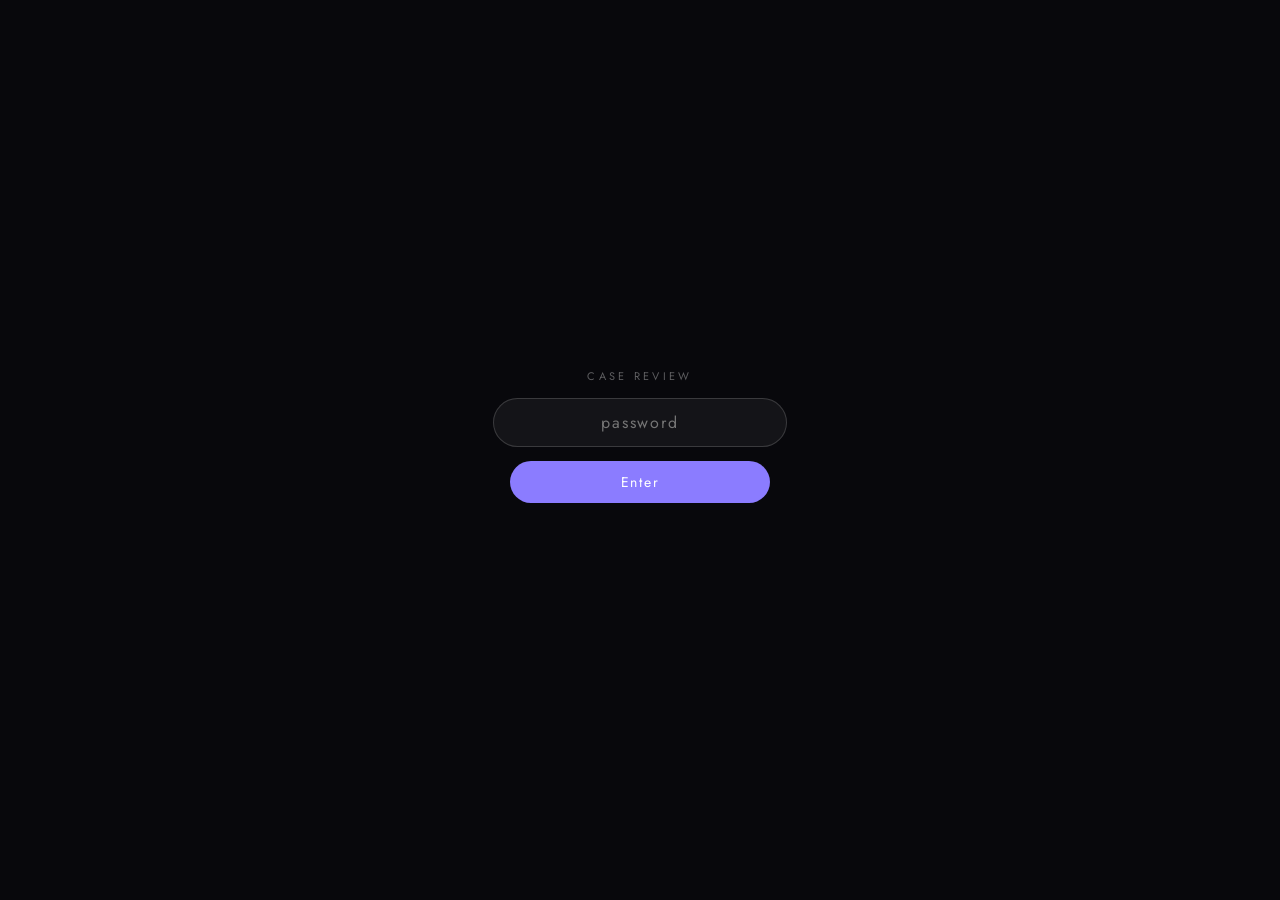
==== commit d96c976a: "Password gate: works on phones (listens before loading, Enter button, trims and lowercases, clear er" ====
--- a/answer.html
+++ b/answer.html
@@ -14,19 +14,39 @@
   .k { font-size: 11px; letter-spacing: .3em; text-transform: uppercase; color: rgba(255,255,255,.35); }
   input { font: inherit; font-size: 16px; letter-spacing: .12em; text-align: center; width: 260px; padding: 12px 16px; color: #fff; background: rgba(255,255,255,.05); border: 1px solid rgba(255,255,255,.16); border-radius: 999px; outline: none; transition: border-color .2s; }
   input:focus { border-color: rgba(139,124,255,.7); }
+  .go { font: inherit; font-size: 14px; letter-spacing: .12em; width: 260px; padding: 11px 16px; color: #fff; background: #8b7cff; border: 0; border-radius: 999px; }
   form.bad input { border-color: #ff5c7a; animation: shake .3s; }
   @keyframes shake { 25% { transform: translateX(-6px); } 75% { transform: translateX(6px); } }
   .m { font-size: 12px; color: rgba(255,255,255,.35); letter-spacing: .06em; min-height: 16px; }
 </style>
 </head>
 <body>
-<div class="gate"><form id="f" autocomplete="off"><div class="k">Case review</div><input id="p" type="password" placeholder="password" autofocus /><div class="m" id="m"></div></form></div>
+<div class="gate"><form id="f" autocomplete="off" onsubmit="return false"><div class="k">Case review</div><input id="p" type="password" placeholder="password" autocapitalize="off" autocorrect="off" spellcheck="false" enterkeyhint="go" /><button class="go" type="submit">Enter</button><div class="m" id="m"></div></form></div>
 <script>
 (async () => {
   const page = "answer";
   const f = document.getElementById("f"), inp = document.getElementById("p"), msg = document.getElementById("m");
   const b64 = (s) => Uint8Array.from(atob(s), (c) => c.charCodeAt(0));
-  const data = await (await fetch("enc/" + page + ".json?t=" + Date.now())).json();
+  let data = null;
+  async function load() { if (!data) data = await (await fetch("enc/" + page + ".json?t=" + Date.now(), { cache: "no-store" })).json(); return data; }
+  // listen before any await so an early Enter never reloads the page
+  f.addEventListener("submit", async (e) => {
+    e.preventDefault(); inp.blur(); msg.textContent = "…";
+    if (!window.crypto || !crypto.subtle) { msg.textContent = "open this link in Safari or Chrome"; return; }
+    try { await load(); } catch (e2) { msg.textContent = "loading failed, refresh the page"; return; }
+    // phones autocapitalise and add spaces: try what was typed, then trimmed and lowercased
+    const typed = inp.value, tries = [...new Set([typed, typed.trim(), typed.trim().toLowerCase()])];
+    for (const pw of tries) {
+      let key, pt;
+      try { key = await keyFrom(pw); pt = await crypto.subtle.decrypt({ name: "AES-GCM", iv: b64(data.iv) }, key, b64(data.ct)); } catch (err) { continue; }
+      try { const raw = new Uint8Array(await crypto.subtle.exportKey("raw", key)); localStorage.setItem("deck-k", btoa(String.fromCharCode(...raw))); } catch (err) {}
+      const html = new TextDecoder().decode(pt);
+      document.open(); document.write(html); document.close();
+      return;
+    }
+    f.classList.remove("bad"); void f.offsetWidth; f.classList.add("bad"); msg.textContent = "try again"; inp.select();
+  });
+  try { await load(); } catch (e) { msg.textContent = "loading failed, refresh the page"; }
   async function keyFrom(pw) {
     const base = await crypto.subtle.importKey("raw", new TextEncoder().encode(pw), "PBKDF2", false, ["deriveKey"]);
     return crypto.subtle.deriveKey({ name: "PBKDF2", salt: b64(data.salt), iterations: 150000, hash: "SHA-256" }, base, { name: "AES-GCM", length: 256 }, true, ["decrypt"]);
@@ -39,15 +59,6 @@
   if (location.search.includes("logout")) localStorage.removeItem("deck-k");
   const saved = localStorage.getItem("deck-k");
   if (saved) { try { const key = await crypto.subtle.importKey("raw", b64(saved), { name: "AES-GCM" }, true, ["decrypt"]); await open(key); return; } catch (e) { localStorage.removeItem("deck-k"); } }
-  f.addEventListener("submit", async (e) => {
-    e.preventDefault(); msg.textContent = "…";
-    try {
-      const key = await keyFrom(inp.value);
-      const raw = new Uint8Array(await crypto.subtle.exportKey("raw", key));
-      await open(key);
-      localStorage.setItem("deck-k", btoa(String.fromCharCode(...raw)));
-    } catch (err) { f.classList.remove("bad"); void f.offsetWidth; f.classList.add("bad"); msg.textContent = "try again"; inp.select(); }
-  });
 })();
 </script>
 </body>
